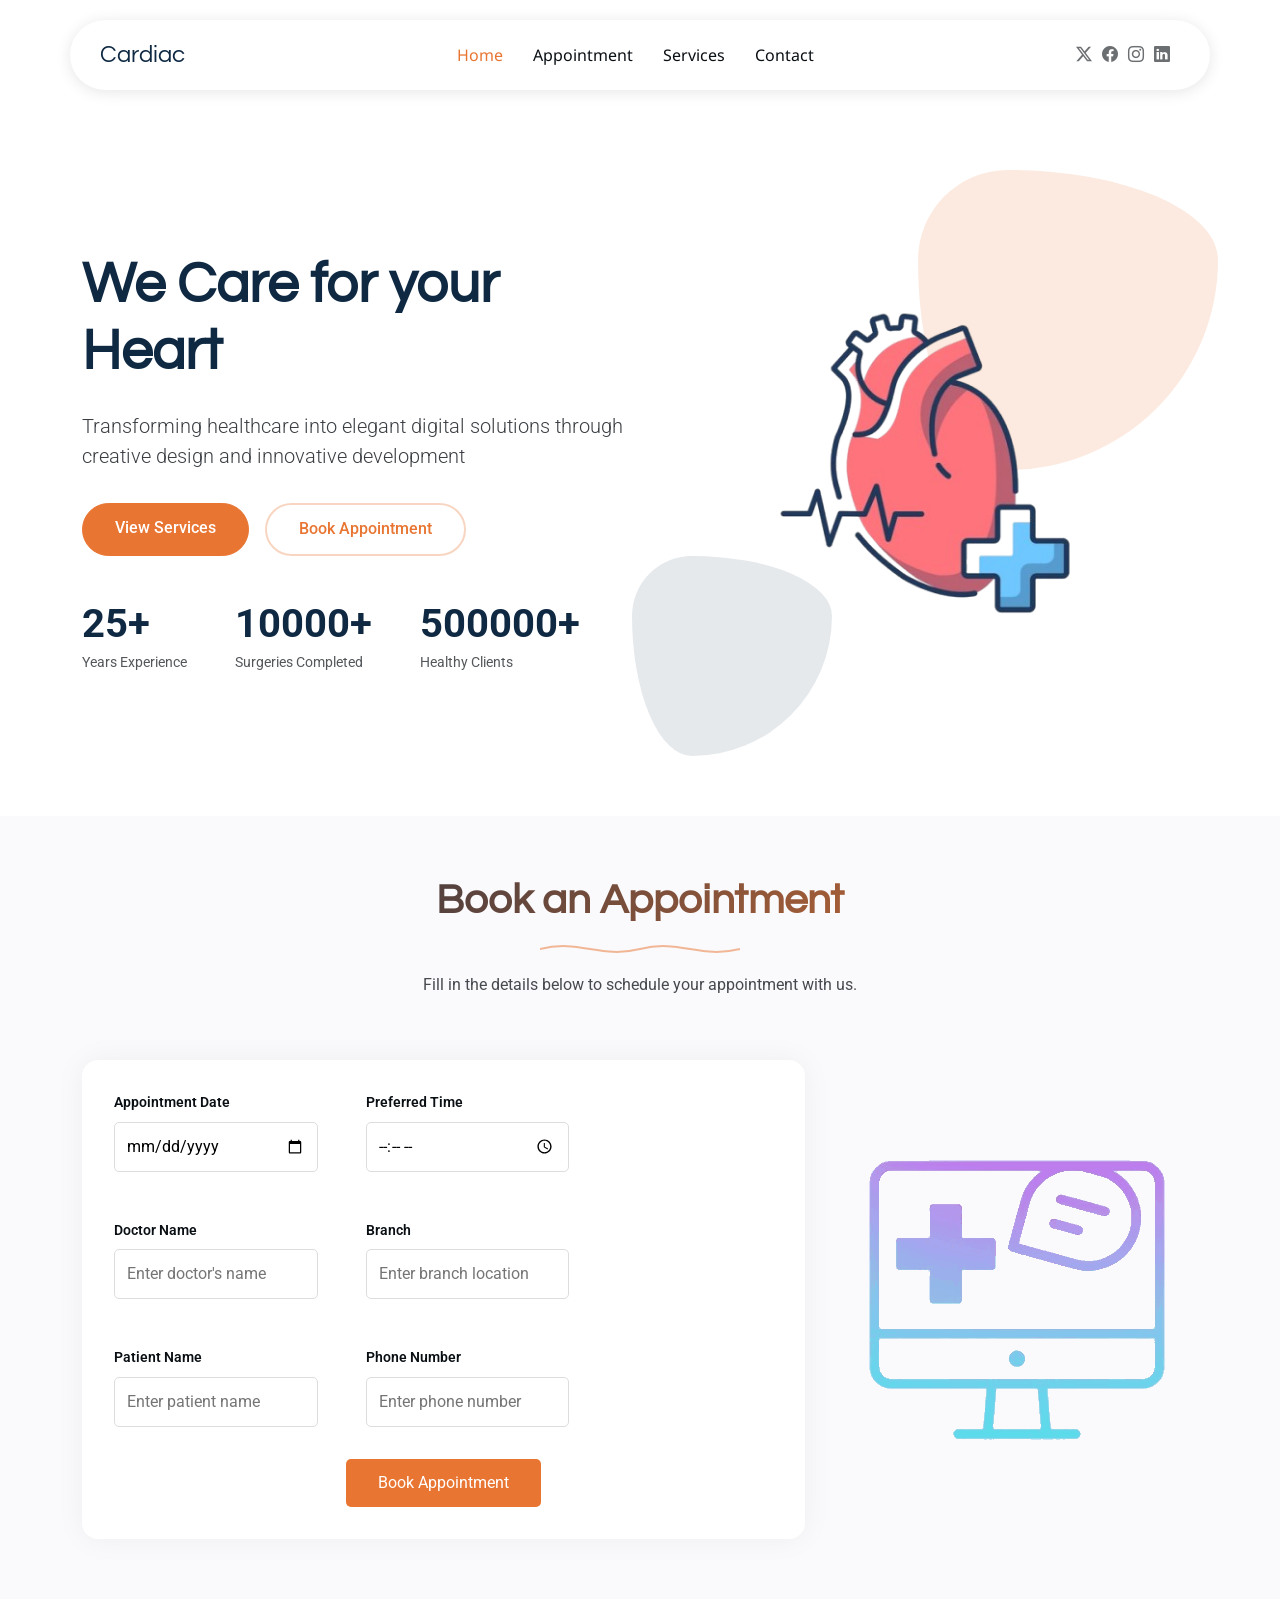
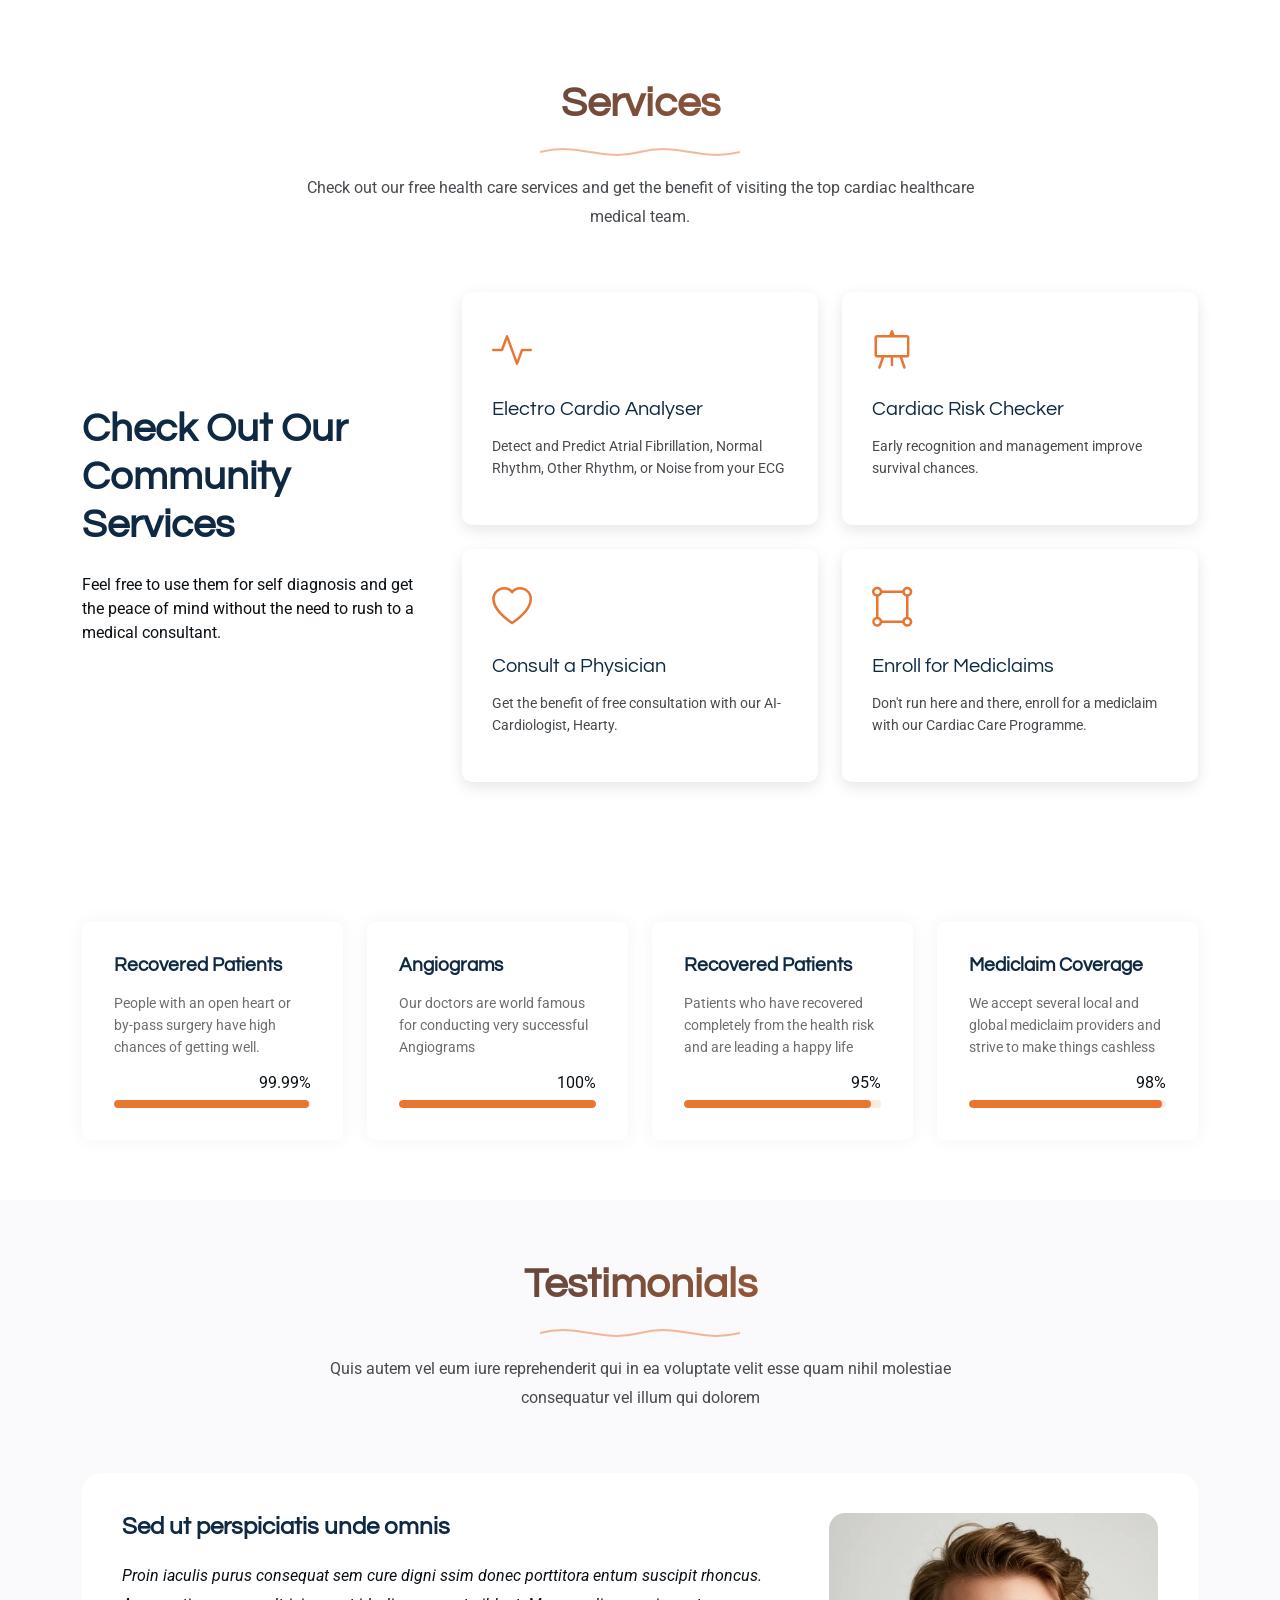
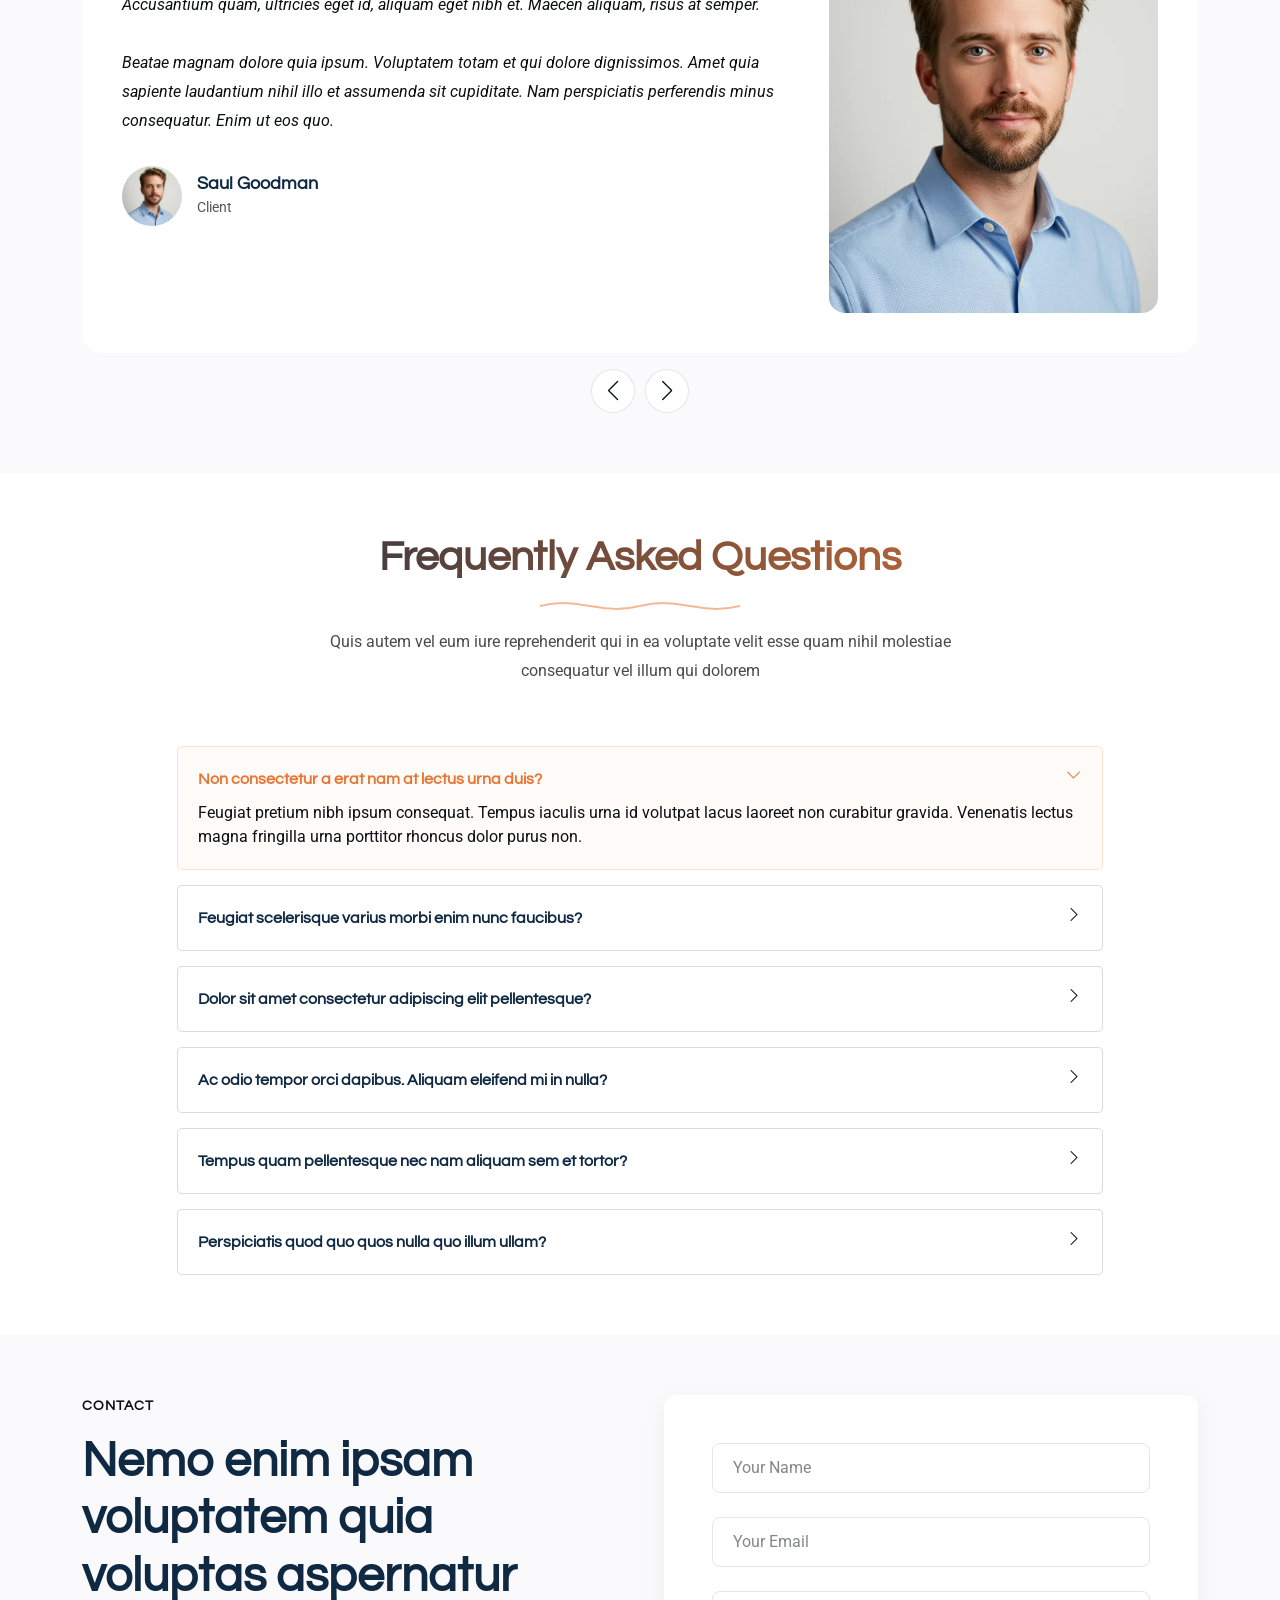
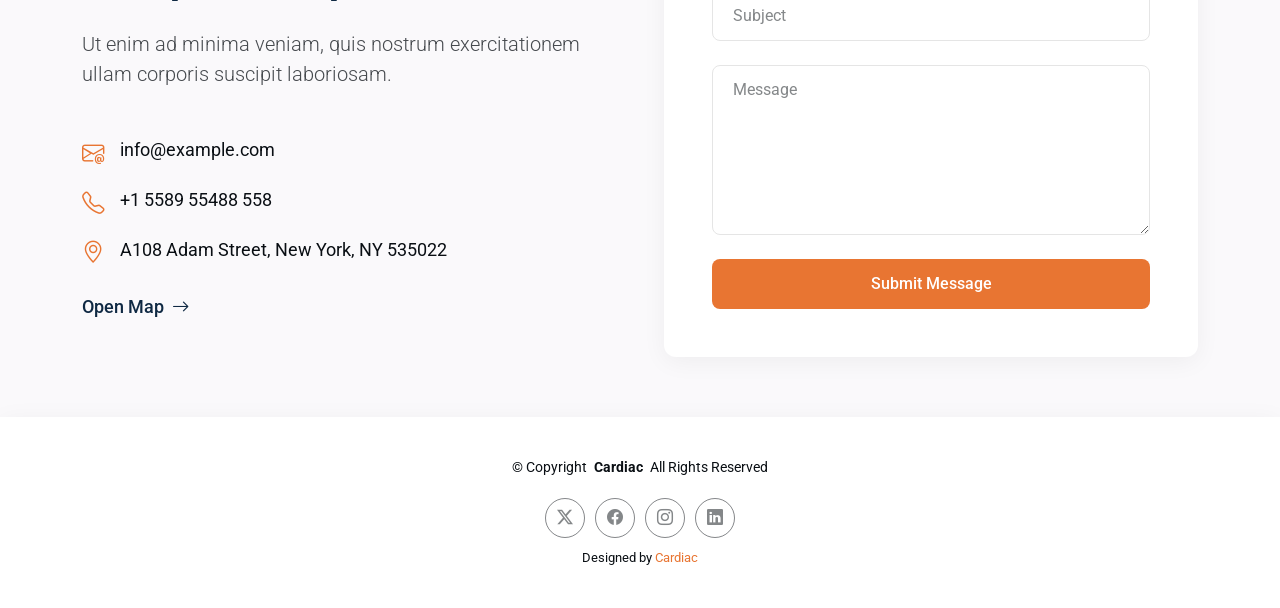
==== index.html @ 330d0349 "Add files via upload" ====
<!DOCTYPE html>
<html lang="en">

<head>
  <meta charset="utf-8">
  <meta content="width=device-width, initial-scale=1.0" name="viewport">
  <title>Cardiac</title>
  <meta name="description" content="">
  <meta name="keywords" content="">

  <!-- Favicons -->
  <link href="assets/img/favicon.png" rel="icon">
  <link href="assets/img/apple-touch-icon.png" rel="apple-touch-icon">

  <!-- Fonts -->
  <link href="https://fonts.googleapis.com" rel="preconnect">
  <link href="https://fonts.gstatic.com" rel="preconnect" crossorigin>
  <link href="https://fonts.googleapis.com/css2?family=Roboto:ital,wght@0,100;0,300;0,400;0,500;0,700;0,900;1,100;1,300;1,400;1,500;1,700;1,900&family=Noto+Sans:ital,wght@0,100;0,200;0,300;0,400;0,500;0,600;0,700;0,800;0,900;1,100;1,200;1,300;1,400;1,500;1,600;1,700;1,800;1,900&family=Questrial:wght@400&display=swap" rel="stylesheet">

  <!-- Vendor CSS Files -->
  <link href="assets/vendor/bootstrap/css/bootstrap.min.css" rel="stylesheet">
  <link href="assets/vendor/bootstrap-icons/bootstrap-icons.css" rel="stylesheet">
  <link href="assets/vendor/aos/aos.css" rel="stylesheet">
  <link href="assets/vendor/glightbox/css/glightbox.min.css" rel="stylesheet">
  <link href="assets/vendor/swiper/swiper-bundle.min.css" rel="stylesheet">

  <!-- Main CSS File -->
  <link href="assets/css/main.css" rel="stylesheet">


</head>

<body class="index-page">

  <header id="header" class="header d-flex align-items-center sticky-top">
    <div class="header-container container-fluid container-xl position-relative d-flex align-items-center justify-content-between">

      <a href="index.html" class="logo d-flex align-items-center me-auto me-xl-0">
        <!-- Uncomment the line below if you also wish to use an image logo -->
        <!-- <img src="assets/img/logo.webp" alt=""> -->
        <h1 class="sitename">Cardiac</h1>
      </a>

      <nav id="navmenu" class="navmenu">
        <ul>
          <li><a href="#hero" class="active">Home</a></li>
          <li><a href="#appointment">Appointment</a></li>
          
          <li><a href="#services">Services</a></li>
          
          <li><a href="#contact">Contact</a></li>
        </ul>
        <i class="mobile-nav-toggle d-xl-none bi bi-list"></i>
      </nav>

      <div class="header-social-links">
        <a href="#" class="twitter"><i class="bi bi-twitter-x"></i></a>
        <a href="#" class="facebook"><i class="bi bi-facebook"></i></a>
        <a href="#" class="instagram"><i class="bi bi-instagram"></i></a>
        <a href="#" class="linkedin"><i class="bi bi-linkedin"></i></a>
      </div>

    </div>
  </header>

  <main class="main">

    <!-- Hero Section -->
    <section id="hero" class="hero section">

      <div class="container" data-aos="fade-up" data-aos-delay="100">

        <div class="row align-items-center content">
          <div class="col-lg-6" data-aos="fade-up" data-aos-delay="200">
            <h2>We Care for your Heart</h2>
            <p class="lead">Transforming healthcare into elegant digital solutions through creative design and innovative development</p>
            <div class="cta-buttons" data-aos="fade-up" data-aos-delay="300">
              <a href="#services" class="btn btn-primary">View Services</a>
              <a href="#appointment" class="btn btn-outline">Book Appointment</a>
            </div>
            <div class="hero-stats" data-aos="fade-up" data-aos-delay="400">
              <div class="stat-item">
                <span class="stat-number">25+</span>
                <span class="stat-label">Years Experience</span>
              </div>
              <div class="stat-item">
                <span class="stat-number">10000+</span>
                <span class="stat-label">Surgeries Completed</span>
              </div>
              <div class="stat-item">
                <span class="stat-number">500000+</span>
                <span class="stat-label">Healthy Clients</span>
              </div>
            </div>
          </div>
          <div class="col-lg-6">
            <div class="hero-image">
              <img src="assets/img/profile/hero.jpeg" alt="Portfolio Hero Image" class="img-fluid" data-aos="zoom-out" data-aos-delay="300">
              <div class="shape-1"></div>
              <div class="shape-2"></div>
            </div>
          </div>
        </div>

      </div>

    </section><!-- /Hero Section -->

   

    <!-- Appointment Section -->
    <section id="appointment" class="appointment section light-background">
      <div class="container section-title" data-aos="fade-up">
        <h2>Book an Appointment</h2>
        <div class="title-shape">
          <svg viewBox="0 0 200 20" xmlns="http://www.w3.org/2000/svg">
            <path d="M 0,10 C 40,0 60,20 100,10 C 140,0 160,20 200,10" fill="none" stroke="currentColor" stroke-width="2"></path>
          </svg>
        </div>
        <p>Fill in the details below to schedule your appointment with us.</p>
      </div>
    
      <div class="container appointment-container" data-aos="fade-up" data-aos-delay="100">
        <div class="form-section">
          <form class="appointment-form" id="appointment-form">
            <div class="row g-4">
              <div class="col-md-4">
                <label for="appointment-date">Appointment Date</label>
                <input type="date" id="appointment-date" name="appointment_date" required>
              </div>
    
              <div class="col-md-4">
                <label for="preferred-time">Preferred Time</label>
                <input type="time" id="preferred-time" name="preferred_time" required>
              </div>
    
              <div class="col-md-4">
                <label for="doctor-name">Doctor Name</label>
                <input type="text" id="doctor-name" name="doctor_name" placeholder="Enter doctor's name" required>
              </div>
    
              <div class="col-md-4">
                <label for="branch">Branch</label>
                <input type="text" id="branch" name="branch" placeholder="Enter branch location" required>
              </div>
    
              <div class="col-md-4">
                <label for="patient-name">Patient Name</label>
                <input type="text" id="patient-name" name="patient_name" placeholder="Enter patient name" required>
              </div>
    
              <div class="col-md-4">
                <label for="phone-number">Phone Number</label>
                <input type="tel" id="phone-number" name="phone_number" placeholder="Enter phone number" required>
              </div>
            </div>
    
            <div class="form-btn">
              <button type="submit" class="btn">Book Appointment</button>
            </div>
          </form>
        </div>
    
        <div class="gif-section">
          <img id="appointment-gif" src="assets/img/default.gif" alt="Booking Animation">
        </div>
      </div>
    </section>
    
    <script>
      document.getElementById("appointment-form").addEventListener("submit", function(event) {
        event.preventDefault(); // Prevents default form submission (remove if not needed)
        
        // Basic validation check
        if (this.checkValidity()) {
          document.getElementById("appointment-gif").src = "assets/img/success.gif"; // Change GIF on successful submission
        }
    
        // Optionally, you can add an AJAX request here to submit the form without refreshing
      });
    </script>
    
    
    <!-- Services Section -->
    <section id="services" class="services section">

      <!-- Section Title -->
      <div class="container section-title" data-aos="fade-up">
        <h2>Services</h2>
        <div class="title-shape">
          <svg viewBox="0 0 200 20" xmlns="http://www.w3.org/2000/svg">
            <path d="M 0,10 C 40,0 60,20 100,10 C 140,0 160,20 200,10" fill="none" stroke="currentColor" stroke-width="2"></path>
          </svg>
        </div>
        <p>Check out our free health care services and get the benefit of visiting the top cardiac healthcare medical team.</p>
      </div><!-- End Section Title -->

      <div class="container" data-aos="fade-up" data-aos-delay="100">

        <div class="row align-items-center">
          <div class="col-lg-4 mb-5 mb-lg-0">
            <h2 class="fw-bold mb-4 servies-title">Check Out Our Community Services</h2>
            <p class="mb-4">Feel free to use them for self diagnosis and get the peace of mind without the need to rush to a medical consultant.</p>
            
          </div>
          <div class="col-lg-8">
            <div class="row g-4">

              <div class="col-md-6" data-aos="fade-up" data-aos-delay="200">
                <div class="service-item">
                  <i class="bi bi-activity icon"></i>
                  <h3><a href="https://ecg-analyzer-mv.streamlit.app/" target="_blank">Electro Cardio Analyser</a></h3>
                  <p>Detect and Predict Atrial Fibrillation, Normal Rhythm, Other Rhythm, or Noise from your ECG</p>
                </div>
              </div><!-- End Service Item -->

              <div class="col-md-6" data-aos="fade-up" data-aos-delay="300">
                <div class="service-item">
                  <i class="bi bi-easel icon"></i>
                  <h3><a href="https://cardiac-arrest-risk-detection.streamlit.app/" target="_blank">Cardiac Risk Checker</a></h3>
                  <p>Early recognition and management improve survival chances.</p>
                </div>
              </div><!-- End Service Item -->

              <div class="col-md-6" data-aos="fade-up" data-aos-delay="400">
                <div class="service-item">
                  <i class="bi bi-heart icon"></i>
                  <h3><a href="coming-soon.html">Consult a Physician</a></h3>
                  <p>Get the benefit of free consultation with our AI-Cardiologist, Hearty.</p>
                </div>
              </div><!-- End Service Item -->

              <div class="col-md-6" data-aos="fade-up" data-aos-delay="500">
                <div class="service-item">
                  <i class="bi bi-bounding-box-circles icon"></i>
                  <h3><a href="coming-soon.html">Enroll for Mediclaims</a></h3>
                  <p>Don't run here and there, enroll for a mediclaim with our Cardiac Care Programme.</p>
                </div>
              </div><!-- End Service Item -->

            </div>
          </div>
        </div>

      </div>

    </section><!-- /Services Section -->

    <!-- Skills Section -->
    <section id="skills" class="skills section">

      <div class="container" data-aos="fade-up" data-aos-delay="100">

        <div class="row g-4 skills-animation">

          <div class="col-md-6 col-lg-3" data-aos="fade-up" data-aos-delay="100">
            <div class="skill-box">
              <h3>Recovered Patients</h3>
              <p>People with an open heart or by-pass surgery have high chances of getting well.</p>
              <span class="text-end d-block">99.99%</span>
              <div class="progress">
                <div class="progress-bar" role="progressbar" aria-valuenow="99" aria-valuemin="0" aria-valuemax="100"></div>
              </div>
            </div>
          </div>

          <div class="col-md-6 col-lg-3" data-aos="fade-up" data-aos-delay="200">
            <div class="skill-box">
              <h3>Angiograms</h3>
              <p>Our doctors are world famous for conducting very successful Angiograms</p>
              <span class="text-end d-block">100%</span>
              <div class="progress">
                <div class="progress-bar" role="progressbar" aria-valuenow="100" aria-valuemin="0" aria-valuemax="100"></div>
              </div>
            </div>
          </div>

          <div class="col-md-6 col-lg-3" data-aos="fade-up" data-aos-delay="300">
            <div class="skill-box">
              <h3>Recovered Patients</h3>
              <p>Patients who have recovered completely from the health risk and are leading a happy life</p>
              <span class="text-end d-block">95%</span>
              <div class="progress">
                <div class="progress-bar" role="progressbar" aria-valuenow="95" aria-valuemin="0" aria-valuemax="100"></div>
              </div>
            </div>
          </div>

          <div class="col-md-6 col-lg-3" data-aos="fade-up" data-aos-delay="400">
            <div class="skill-box">
              <h3>Mediclaim Coverage</h3>
              <p>We accept several local and global mediclaim providers and strive to make things cashless</p>
              <span class="text-end d-block">98%</span>
              <div class="progress">
                <div class="progress-bar" role="progressbar" aria-valuenow="98" aria-valuemin="0" aria-valuemax="100">
                </div>
              </div>
            </div>
          </div>

        </div>

      </div>

    </section><!-- /Skills Section -->


   

    <!-- Testimonials Section -->
    <section id="testimonials" class="testimonials section light-background">

      <!-- Section Title -->
      <div class="container section-title" data-aos="fade-up">
        <h2>Testimonials</h2>
        <div class="title-shape">
          <svg viewBox="0 0 200 20" xmlns="http://www.w3.org/2000/svg">
            <path d="M 0,10 C 40,0 60,20 100,10 C 140,0 160,20 200,10" fill="none" stroke="currentColor" stroke-width="2"></path>
          </svg>
        </div>
        <p>Quis autem vel eum iure reprehenderit qui in ea voluptate velit esse quam nihil molestiae consequatur vel illum qui dolorem</p>
      </div><!-- End Section Title -->

      <div class="container" data-aos="fade-up" data-aos-delay="100">

        <div class="testimonials-slider swiper init-swiper">
          <script type="application/json" class="swiper-config">
            {
              "slidesPerView": 1,
              "loop": true,
              "speed": 600,
              "autoplay": {
                "delay": 5000
              },
              "navigation": {
                "nextEl": ".swiper-button-next",
                "prevEl": ".swiper-button-prev"
              }
            }
          </script>

          <div class="swiper-wrapper">

            <div class="swiper-slide">
              <div class="testimonial-item">
                <div class="row">
                  <div class="col-lg-8">
                    <h2>Sed ut perspiciatis unde omnis</h2>
                    <p>
                      Proin iaculis purus consequat sem cure digni ssim donec porttitora entum suscipit rhoncus. Accusantium quam, ultricies eget id, aliquam eget nibh et. Maecen aliquam, risus at semper.
                    </p>
                    <p>
                      Beatae magnam dolore quia ipsum. Voluptatem totam et qui dolore dignissimos. Amet quia sapiente laudantium nihil illo et assumenda sit cupiditate. Nam perspiciatis perferendis minus consequatur. Enim ut eos quo.
                    </p>
                    <div class="profile d-flex align-items-center">
                      <img src="assets/img/person/person-m-7.webp" class="profile-img" alt="">
                      <div class="profile-info">
                        <h3>Saul Goodman</h3>
                        <span>Client</span>
                      </div>
                    </div>
                  </div>
                  <div class="col-lg-4 d-none d-lg-block">
                    <div class="featured-img-wrapper">
                      <img src="assets/img/person/person-m-7.webp" class="featured-img" alt="">
                    </div>
                  </div>
                </div>
              </div>
            </div><!-- End Testimonial Item -->

            <div class="swiper-slide">
              <div class="testimonial-item">
                <div class="row">
                  <div class="col-lg-8">
                    <h2>Nemo enim ipsam voluptatem</h2>
                    <p>
                      Export tempor illum tamen malis malis eram quae irure esse labore quem cillum quid cillum eram malis quorum velit fore eram velit sunt aliqua noster fugiat irure amet legam anim culpa.
                    </p>
                    <p>
                      Dolorem excepturi esse qui amet maxime quibusdam aut repellendus voluptatum. Corrupti enim a repellat cumque est laborum fuga consequuntur. Dolorem nostrum deleniti quas voluptatem iure dolorum rerum. Repudiandae doloribus ut repellat harum vero aut. Modi aut velit aperiam aspernatur odit ut vitae.
                    </p>
                    <div class="profile d-flex align-items-center">
                      <img src="assets/img/person/person-f-8.webp" class="profile-img" alt="">
                      <div class="profile-info">
                        <h3>Sara Wilsson</h3>
                        <span>Designer</span>
                      </div>
                    </div>
                  </div>
                  <div class="col-lg-4 d-none d-lg-block">
                    <div class="featured-img-wrapper">
                      <img src="assets/img/person/person-f-8.webp" class="featured-img" alt="">
                    </div>
                  </div>
                </div>
              </div>
            </div><!-- End Testimonial Item -->

            <div class="swiper-slide">
              <div class="testimonial-item">
                <div class="row">
                  <div class="col-lg-8">
                    <h2>
                      Labore nostrum eos impedit
                    </h2>
                    <p>
                      Fugiat enim eram quae cillum dolore dolor amet nulla culpa multos export minim fugiat minim velit minim dolor enim duis veniam ipsum anim magna sunt elit fore quem dolore labore illum veniam.
                    </p>
                    <p>
                      Itaque ut explicabo vero occaecati est quam rerum sed. Numquam tempora aut aut quaerat quia illum. Nobis quia autem odit ipsam numquam. Doloribus sit sint corporis eius totam fuga. Hic nostrum suscipit corrupti nam expedita adipisci aut optio.
                    </p>
                    <div class="profile d-flex align-items-center">
                      <img src="assets/img/person/person-m-9.webp" class="profile-img" alt="">
                      <div class="profile-info">
                        <h3>Matt Brandon</h3>
                        <span>Freelancer</span>
                      </div>
                    </div>
                  </div>
                  <div class="col-lg-4 d-none d-lg-block">
                    <div class="featured-img-wrapper">
                      <img src="assets/img/person/person-m-9.webp" class="featured-img" alt="">
                    </div>
                  </div>
                </div>
              </div>
            </div><!-- End Testimonial Item -->

            <div class="swiper-slide">
              <div class="testimonial-item">
                <div class="row">
                  <div class="col-lg-8">
                    <h2>Impedit dolor facilis nulla</h2>
                    <p>
                      Enim nisi quem export duis labore cillum quae magna enim sint quorum nulla quem veniam duis minim tempor labore quem eram duis noster aute amet eram fore quis sint minim.
                    </p>
                    <p>
                      Omnis aspernatur accusantium qui delectus praesentium repellendus. Facilis sint odio aspernatur voluptas commodi qui qui qui pariatur. Corrupti deleniti itaque quaerat ipsum deleniti culpa tempora tempore. Et consequatur exercitationem hic aspernatur nobis est voluptatibus architecto laborum.
                    </p>
                    <div class="profile d-flex align-items-center">
                      <img src="assets/img/person/person-f-10.webp" class="profile-img" alt="">
                      <div class="profile-info">
                        <h3>Jena Karlis</h3>
                        <span>Store Owner</span>
                      </div>
                    </div>
                  </div>
                  <div class="col-lg-4 d-none d-lg-block">
                    <div class="featured-img-wrapper">
                      <img src="assets/img/person/person-f-10.webp" class="featured-img" alt="">
                    </div>
                  </div>
                </div>
              </div>
            </div><!-- End Testimonial Item -->

          </div>

          <div class="swiper-navigation w-100 d-flex align-items-center justify-content-center">
            <div class="swiper-button-prev"></div>
            <div class="swiper-button-next"></div>
          </div>

        </div>

      </div>

    </section><!-- /Testimonials Section -->

    

    <!-- Faq Section -->
    <section id="faq" class="faq section">

      <!-- Section Title -->
      <div class="container section-title" data-aos="fade-up">
        <h2>Frequently Asked Questions</h2>
        <div class="title-shape">
          <svg viewBox="0 0 200 20" xmlns="http://www.w3.org/2000/svg">
            <path d="M 0,10 C 40,0 60,20 100,10 C 140,0 160,20 200,10" fill="none" stroke="currentColor" stroke-width="2"></path>
          </svg>
        </div>
        <p>Quis autem vel eum iure reprehenderit qui in ea voluptate velit esse quam nihil molestiae consequatur vel illum qui dolorem</p>
      </div><!-- End Section Title -->

      <div class="container">

        <div class="row justify-content-center">

          <div class="col-lg-10" data-aos="fade-up" data-aos-delay="100">

            <div class="faq-container">

              <div class="faq-item faq-active">
                <h3>Non consectetur a erat nam at lectus urna duis?</h3>
                <div class="faq-content">
                  <p>Feugiat pretium nibh ipsum consequat. Tempus iaculis urna id volutpat lacus laoreet non curabitur gravida. Venenatis lectus magna fringilla urna porttitor rhoncus dolor purus non.</p>
                </div>
                <i class="faq-toggle bi bi-chevron-right"></i>
              </div><!-- End Faq item-->

              <div class="faq-item">
                <h3>Feugiat scelerisque varius morbi enim nunc faucibus?</h3>
                <div class="faq-content">
                  <p>Dolor sit amet consectetur adipiscing elit pellentesque habitant morbi. Id interdum velit laoreet id donec ultrices. Fringilla phasellus faucibus scelerisque eleifend donec pretium. Est pellentesque elit ullamcorper dignissim. Mauris ultrices eros in cursus turpis massa tincidunt dui.</p>
                </div>
                <i class="faq-toggle bi bi-chevron-right"></i>
              </div><!-- End Faq item-->

              <div class="faq-item">
                <h3>Dolor sit amet consectetur adipiscing elit pellentesque?</h3>
                <div class="faq-content">
                  <p>Eleifend mi in nulla posuere sollicitudin aliquam ultrices sagittis orci. Faucibus pulvinar elementum integer enim. Sem nulla pharetra diam sit amet nisl suscipit. Rutrum tellus pellentesque eu tincidunt. Lectus urna duis convallis convallis tellus. Urna molestie at elementum eu facilisis sed odio morbi quis</p>
                </div>
                <i class="faq-toggle bi bi-chevron-right"></i>
              </div><!-- End Faq item-->

              <div class="faq-item">
                <h3>Ac odio tempor orci dapibus. Aliquam eleifend mi in nulla?</h3>
                <div class="faq-content">
                  <p>Dolor sit amet consectetur adipiscing elit pellentesque habitant morbi. Id interdum velit laoreet id donec ultrices. Fringilla phasellus faucibus scelerisque eleifend donec pretium. Est pellentesque elit ullamcorper dignissim. Mauris ultrices eros in cursus turpis massa tincidunt dui.</p>
                </div>
                <i class="faq-toggle bi bi-chevron-right"></i>
              </div><!-- End Faq item-->

              <div class="faq-item">
                <h3>Tempus quam pellentesque nec nam aliquam sem et tortor?</h3>
                <div class="faq-content">
                  <p>Molestie a iaculis at erat pellentesque adipiscing commodo. Dignissim suspendisse in est ante in. Nunc vel risus commodo viverra maecenas accumsan. Sit amet nisl suscipit adipiscing bibendum est. Purus gravida quis blandit turpis cursus in</p>
                </div>
                <i class="faq-toggle bi bi-chevron-right"></i>
              </div><!-- End Faq item-->

              <div class="faq-item">
                <h3>Perspiciatis quod quo quos nulla quo illum ullam?</h3>
                <div class="faq-content">
                  <p>Enim ea facilis quaerat voluptas quidem et dolorem. Quis et consequatur non sed in suscipit sequi. Distinctio ipsam dolore et.</p>
                </div>
                <i class="faq-toggle bi bi-chevron-right"></i>
              </div><!-- End Faq item-->

            </div>

          </div><!-- End Faq Column-->

        </div>

      </div>

    </section><!-- /Faq Section -->

    <!-- Contact Section -->
    <section id="contact" class="contact section light-background">

      <div class="container" data-aos="fade-up" data-aos-delay="100">

        <div class="row g-5">
          <div class="col-lg-6">
            <div class="content" data-aos="fade-up" data-aos-delay="200">
              <div class="section-category mb-3">Contact</div>
              <h2 class="display-5 mb-4">Nemo enim ipsam voluptatem quia voluptas aspernatur</h2>
              <p class="lead mb-4">Ut enim ad minima veniam, quis nostrum exercitationem ullam corporis suscipit laboriosam.</p>

              <div class="contact-info mt-5">
                <div class="info-item d-flex mb-3">
                  <i class="bi bi-envelope-at me-3"></i>
                  <span>info@example.com</span>
                </div>

                <div class="info-item d-flex mb-3">
                  <i class="bi bi-telephone me-3"></i>
                  <span>+1 5589 55488 558</span>
                </div>

                <div class="info-item d-flex mb-4">
                  <i class="bi bi-geo-alt me-3"></i>
                  <span>A108 Adam Street, New York, NY 535022</span>
                </div>

                <a href="#" class="map-link d-inline-flex align-items-center">
                  Open Map
                  <i class="bi bi-arrow-right ms-2"></i>
                </a>
              </div>
            </div>
          </div>

          <div class="col-lg-6">
            <div class="contact-form card" data-aos="fade-up" data-aos-delay="300">
              <div class="card-body p-4 p-lg-5">

                <form action="forms/contact.php" method="post" class="php-email-form">
                  <div class="row gy-4">

                    <div class="col-12">
                      <input type="text" name="name" class="form-control" placeholder="Your Name" required="">
                    </div>

                    <div class="col-12 ">
                      <input type="email" class="form-control" name="email" placeholder="Your Email" required="">
                    </div>

                    <div class="col-12">
                      <input type="text" class="form-control" name="subject" placeholder="Subject" required="">
                    </div>

                    <div class="col-12">
                      <textarea class="form-control" name="message" rows="6" placeholder="Message" required=""></textarea>
                    </div>

                    <div class="col-12 text-center">
                      <div class="loading">Loading</div>
                      <div class="error-message"></div>
                      <div class="sent-message">Your message has been sent. Thank you!</div>

                      <button type="submit" class="btn btn-submit w-100">Submit Message</button>
                    </div>

                  </div>
                </form>

              </div>
            </div>
          </div>

        </div>

      </div>

    </section><!-- /Contact Section -->

  </main>

  <footer id="footer" class="footer">

    <div class="container">
      <div class="copyright text-center ">
        <p>© <span>Copyright</span> <strong class="px-1 sitename">Cardiac</strong> <span>All Rights Reserved</span></p>
      </div>
      <div class="social-links d-flex justify-content-center">
        <a href=""><i class="bi bi-twitter-x"></i></a>
        <a href=""><i class="bi bi-facebook"></i></a>
        <a href=""><i class="bi bi-instagram"></i></a>
        <a href=""><i class="bi bi-linkedin"></i></a>
      </div>
      <div class="credits">
       
        Designed by <a href="https://cardiac-mv.netlify.app/">Cardiac</a>
      </div>
    </div>

  </footer>

  <!-- Scroll Top -->
  <a href="#" id="scroll-top" class="scroll-top d-flex align-items-center justify-content-center"><i class="bi bi-arrow-up-short"></i></a>

  <!-- Vendor JS Files -->
  <script src="assets/vendor/bootstrap/js/bootstrap.bundle.min.js"></script>
  <script src="assets/vendor/php-email-form/validate.js"></script>
  <script src="assets/vendor/aos/aos.js"></script>
  <script src="assets/vendor/waypoints/noframework.waypoints.js"></script>
  <script src="assets/vendor/glightbox/js/glightbox.min.js"></script>
  <script src="assets/vendor/imagesloaded/imagesloaded.pkgd.min.js"></script>
  <script src="assets/vendor/isotope-layout/isotope.pkgd.min.js"></script>
  <script src="assets/vendor/swiper/swiper-bundle.min.js"></script>

  <!-- Main JS File -->
  <script src="assets/js/main.js"></script>

</body>

</html>
---- assets/css/main.css ----
/* Fonts */
:root {
  --default-font: "Roboto",  system-ui, -apple-system, "Segoe UI", Roboto, "Helvetica Neue", Arial, "Noto Sans", "Liberation Sans", sans-serif, "Apple Color Emoji", "Segoe UI Emoji", "Segoe UI Symbol", "Noto Color Emoji";
  --heading-font: "Questrial",  sans-serif;
  --nav-font: "Noto Sans",  sans-serif;
}

/* Global Colors - The following color variables are used throughout the website. Updating them here will change the color scheme of the entire website */
:root { 
  --background-color: #ffffff; /* Background color for the entire website, including individual sections */
  --default-color: #0a0f14; /* Default color used for the majority of the text content across the entire website */
  --heading-color: #0f2943; /* Color for headings, subheadings and title throughout the website */
  --accent-color: #e87532; /* Accent color that represents your brand on the website. It's used for buttons, links, and other elements that need to stand out */
  --surface-color: #ffffff; /* The surface color is used as a background of boxed elements within sections, such as cards, icon boxes, or other elements that require a visual separation from the global background. */
  --contrast-color: #ffffff; /* Contrast color for text, ensuring readability against backgrounds of accent, heading, or default colors. */
}

/* Nav Menu Colors - The following color variables are used specifically for the navigation menu. They are separate from the global colors to allow for more customization options */
:root {
  --nav-color: #0a0f14;  /* The default color of the main navmenu links */
  --nav-hover-color: #e87532; /* Applied to main navmenu links when they are hovered over or active */
  --nav-mobile-background-color: #ffffff; /* Used as the background color for mobile navigation menu */
  --nav-dropdown-background-color: #ffffff; /* Used as the background color for dropdown items that appear when hovering over primary navigation items */
  --nav-dropdown-color: #0a0f14; /* Used for navigation links of the dropdown items in the navigation menu. */
  --nav-dropdown-hover-color: #e87532; /* Similar to --nav-hover-color, this color is applied to dropdown navigation links when they are hovered over. */
}

/* Color Presets - These classes override global colors when applied to any section or element, providing reuse of the sam color scheme. */

.light-background {
  --background-color: #faf9fb;
  --surface-color: #ffffff;
}

.dark-background {
  --background-color: #060606;
  --default-color: #ffffff;
  --heading-color: #ffffff;
  --surface-color: #252525;
  --contrast-color: #ffffff;
}

/* Smooth scroll */
:root {
  scroll-behavior: smooth;
}

/*--------------------------------------------------------------
# General Styling & Shared Classes
--------------------------------------------------------------*/
body {
  color: var(--default-color);
  background-color: var(--background-color);
  font-family: var(--default-font);
}

a {
  color: var(--accent-color);
  text-decoration: none;
  transition: 0.3s;
}

a:hover {
  color: color-mix(in srgb, var(--accent-color), transparent 25%);
  text-decoration: none;
}

h1,
h2,
h3,
h4,
h5,
h6 {
  color: var(--heading-color);
  font-family: var(--heading-font);
}

/* PHP Email Form Messages
------------------------------*/
.php-email-form .error-message {
  display: none;
  background: #df1529;
  color: #ffffff;
  text-align: left;
  padding: 15px;
  margin-bottom: 24px;
  font-weight: 600;
}

.php-email-form .sent-message {
  display: none;
  color: #ffffff;
  background: #059652;
  text-align: center;
  padding: 15px;
  margin-bottom: 24px;
  font-weight: 600;
}

.php-email-form .loading {
  display: none;
  background: var(--surface-color);
  text-align: center;
  padding: 15px;
  margin-bottom: 24px;
}

.php-email-form .loading:before {
  content: "";
  display: inline-block;
  border-radius: 50%;
  width: 24px;
  height: 24px;
  margin: 0 10px -6px 0;
  border: 3px solid var(--accent-color);
  border-top-color: var(--surface-color);
  animation: php-email-form-loading 1s linear infinite;
}

@keyframes php-email-form-loading {
  0% {
    transform: rotate(0deg);
  }

  100% {
    transform: rotate(360deg);
  }
}

/*--------------------------------------------------------------
# Global Header
--------------------------------------------------------------*/
.header {
  color: var(--default-color);
  background-color: var(--background-color);
  padding: 20px 0;
  transition: all 0.5s;
  z-index: 997;
}

.header .header-container {
  background: var(--surface-color);
  border-radius: 50px;
  padding: 5px 25px;
  box-shadow: 0px 2px 15px rgba(0, 0, 0, 0.1);
}

.header .logo {
  line-height: 1;
}

.header .logo img {
  max-height: 36px;
  margin-right: 8px;
}

.header .logo h1 {
  font-size: 24px;
  margin: 0;
  padding-left: 5px;
  font-weight: 500;
  color: var(--heading-color);
}

.header .header-social-links {
  padding-right: 15px;
}

.header .header-social-links a {
  color: color-mix(in srgb, var(--default-color), transparent 40%);
  padding-left: 6px;
  display: inline-block;
  transition: 0.3s;
  font-size: 16px;
}

.header .header-social-links a:hover {
  color: var(--accent-color);
}

.header .header-social-links a i {
  line-height: 0px;
}

@media (max-width: 1200px) {
  .header {
    padding-top: 10px;
  }

  .header .header-container {
    margin-left: 10px;
    margin-right: 10px;
    padding: 10px 5px 10px 15px;
  }

  .header .logo {
    order: 1;
  }

  .header .header-social-links {
    order: 2;
  }

  .header .navmenu {
    order: 3;
  }
}

/*--------------------------------------------------------------
# Navigation Menu
--------------------------------------------------------------*/
/* Navmenu - Desktop */
@media (min-width: 1200px) {
  .navmenu {
    padding: 0;
  }

  .navmenu ul {
    margin: 0;
    padding: 0;
    display: flex;
    list-style: none;
    align-items: center;
  }

  .navmenu li {
    position: relative;
  }

  .navmenu a,
  .navmenu a:focus {
    color: var(--nav-color);
    padding: 18px 15px;
    font-size: 16px;
    font-family: var(--nav-font);
    font-weight: 400;
    display: flex;
    align-items: center;
    justify-content: space-between;
    white-space: nowrap;
    transition: 0.3s;
  }

  .navmenu a i,
  .navmenu a:focus i {
    font-size: 12px;
    line-height: 0;
    margin-left: 5px;
    transition: 0.3s;
  }

  .navmenu li:last-child a {
    padding-right: 0;
  }

  .navmenu li:hover>a,
  .navmenu .active,
  .navmenu .active:focus {
    color: var(--nav-hover-color);
  }

  .navmenu .dropdown ul {
    margin: 0;
    padding: 10px 0;
    background: var(--nav-dropdown-background-color);
    display: block;
    position: absolute;
    visibility: hidden;
    left: 14px;
    top: 130%;
    opacity: 0;
    transition: 0.3s;
    border-radius: 4px;
    z-index: 99;
    box-shadow: 0px 0px 30px rgba(0, 0, 0, 0.1);
  }

  .navmenu .dropdown ul li {
    min-width: 200px;
  }

  .navmenu .dropdown ul a {
    padding: 10px 20px;
    font-size: 15px;
    text-transform: none;
    color: var(--nav-dropdown-color);
  }

  .navmenu .dropdown ul a i {
    font-size: 12px;
  }

  .navmenu .dropdown ul a:hover,
  .navmenu .dropdown ul .active:hover,
  .navmenu .dropdown ul li:hover>a {
    color: var(--nav-dropdown-hover-color);
  }

  .navmenu .dropdown:hover>ul {
    opacity: 1;
    top: 100%;
    visibility: visible;
  }

  .navmenu .dropdown .dropdown ul {
    top: 0;
    left: -90%;
    visibility: hidden;
  }

  .navmenu .dropdown .dropdown:hover>ul {
    opacity: 1;
    top: 0;
    left: -100%;
    visibility: visible;
  }
}

/* Navmenu - Mobile */
@media (max-width: 1199px) {
  .mobile-nav-toggle {
    color: var(--nav-color);
    font-size: 28px;
    line-height: 0;
    margin-right: 10px;
    cursor: pointer;
    transition: color 0.3s;
  }

  .navmenu {
    padding: 0;
    z-index: 9997;
  }

  .navmenu ul {
    display: none;
    list-style: none;
    position: absolute;
    inset: 60px 20px 20px 20px;
    padding: 10px 0;
    margin: 0;
    border-radius: 6px;
    background-color: var(--nav-mobile-background-color);
    overflow-y: auto;
    transition: 0.3s;
    z-index: 9998;
    box-shadow: 0px 0px 30px rgba(0, 0, 0, 0.1);
  }

  .navmenu a,
  .navmenu a:focus {
    color: var(--nav-dropdown-color);
    padding: 10px 20px;
    font-family: var(--nav-font);
    font-size: 17px;
    font-weight: 500;
    display: flex;
    align-items: center;
    justify-content: space-between;
    white-space: nowrap;
    transition: 0.3s;
  }

  .navmenu a i,
  .navmenu a:focus i {
    font-size: 12px;
    line-height: 0;
    margin-left: 5px;
    width: 30px;
    height: 30px;
    display: flex;
    align-items: center;
    justify-content: center;
    border-radius: 50%;
    transition: 0.3s;
    background-color: color-mix(in srgb, var(--accent-color), transparent 90%);
  }

  .navmenu a i:hover,
  .navmenu a:focus i:hover {
    background-color: var(--accent-color);
    color: var(--contrast-color);
  }

  .navmenu a:hover,
  .navmenu .active,
  .navmenu .active:focus {
    color: var(--nav-dropdown-hover-color);
  }

  .navmenu .active i,
  .navmenu .active:focus i {
    background-color: var(--accent-color);
    color: var(--contrast-color);
    transform: rotate(180deg);
  }

  .navmenu .dropdown ul {
    position: static;
    display: none;
    z-index: 99;
    padding: 10px 0;
    margin: 10px 20px;
    background-color: var(--nav-dropdown-background-color);
    border: 1px solid color-mix(in srgb, var(--default-color), transparent 90%);
    box-shadow: none;
    transition: all 0.5s ease-in-out;
  }

  .navmenu .dropdown ul ul {
    background-color: rgba(33, 37, 41, 0.1);
  }

  .navmenu .dropdown>.dropdown-active {
    display: block;
    background-color: rgba(33, 37, 41, 0.03);
  }

  .mobile-nav-active {
    overflow: hidden;
  }

  .mobile-nav-active .mobile-nav-toggle {
    color: #fff;
    position: absolute;
    font-size: 32px;
    top: 15px;
    right: 15px;
    margin-right: 0;
    z-index: 9999;
  }

  .mobile-nav-active .navmenu {
    position: fixed;
    overflow: hidden;
    inset: 0;
    background: rgba(33, 37, 41, 0.8);
    transition: 0.3s;
  }

  .mobile-nav-active .navmenu>ul {
    display: block;
  }
}

/*--------------------------------------------------------------
# Global Footer
--------------------------------------------------------------*/
.footer {
  color: var(--default-color);
  background-color: var(--background-color);
  font-size: 14px;
  padding: 40px 0;
  position: relative;
  box-shadow: 0 5px 25px rgba(0, 0, 0, 0.05);
}

.footer .copyright p {
  margin-bottom: 0;
}

.footer .social-links {
  margin-top: 20px;
}

.footer .social-links a {
  display: flex;
  align-items: center;
  justify-content: center;
  width: 40px;
  height: 40px;
  border-radius: 50%;
  border: 1px solid color-mix(in srgb, var(--default-color), transparent 50%);
  font-size: 16px;
  color: color-mix(in srgb, var(--default-color), transparent 50%);
  margin: 0 5px;
  transition: 0.3s;
}

.footer .social-links a:hover {
  color: var(--accent-color);
  border-color: var(--accent-color);
}

.footer .credits {
  margin-top: 10px;
  font-size: 13px;
  text-align: center;
}

/*--------------------------------------------------------------
# Scroll Top Button
--------------------------------------------------------------*/
.scroll-top {
  position: fixed;
  visibility: hidden;
  opacity: 0;
  right: 15px;
  bottom: -15px;
  z-index: 99999;
  background-color: var(--accent-color);
  width: 44px;
  height: 44px;
  border-radius: 50px;
  transition: all 0.4s;
}

.scroll-top i {
  font-size: 24px;
  color: var(--contrast-color);
  line-height: 0;
}

.scroll-top:hover {
  background-color: color-mix(in srgb, var(--accent-color), transparent 20%);
  color: var(--contrast-color);
}

.scroll-top.active {
  visibility: visible;
  opacity: 1;
  bottom: 15px;
}

/*--------------------------------------------------------------
# Disable aos animation delay on mobile devices
--------------------------------------------------------------*/
@media screen and (max-width: 768px) {
  [data-aos-delay] {
    transition-delay: 0 !important;
  }
}

/*--------------------------------------------------------------
# Global Page Titles & Breadcrumbs
--------------------------------------------------------------*/
.page-title {
  text-align: center;
  padding: 20px 0;
}

.page-title .breadcrumbs {
  margin-bottom: 1.5rem;
}

.page-title .breadcrumbs .breadcrumb {
  justify-content: center;
  margin: 0;
  padding: 0;
  background: none;
}

.page-title .breadcrumbs .breadcrumb .breadcrumb-item {
  font-size: 0.9rem;
  color: color-mix(in srgb, var(--default-color), transparent 30%);
}

.page-title .breadcrumbs .breadcrumb .breadcrumb-item.active {
  color: var(--accent-color);
}

.page-title .breadcrumbs .breadcrumb .breadcrumb-item a {
  color: inherit;
  text-decoration: none;
  transition: color 0.3s ease;
}

.page-title .breadcrumbs .breadcrumb .breadcrumb-item a:hover {
  color: var(--accent-color);
}

.page-title .breadcrumbs .breadcrumb .breadcrumb-item a i {
  font-size: 0.9rem;
  margin-right: 0.2rem;
}

.page-title .breadcrumbs .breadcrumb .breadcrumb-item+.breadcrumb-item::before {
  color: color-mix(in srgb, var(--default-color), transparent 50%);
}

.page-title .title-wrapper {
  max-width: 800px;
  margin: 0 auto;
  padding: 1rem 0;
}

.page-title .title-wrapper h1 {
  font-size: 2.5rem;
  margin-bottom: 1rem;
  font-weight: 700;
  color: var(--heading-color);
}

.page-title .title-wrapper p {
  font-size: 1.1rem;
  color: color-mix(in srgb, var(--default-color), transparent 20%);
  margin: 0;
  line-height: 1.6;
}

@media (max-width: 768px) {
  .page-title .title-wrapper h1 {
    font-size: 2rem;
  }

  .page-title .title-wrapper p {
    font-size: 1rem;
  }
}

@media (max-width: 576px) {
  .page-title .title-wrapper h1 {
    font-size: 1.75rem;
  }
}

/*--------------------------------------------------------------
# Global Sections
--------------------------------------------------------------*/
section,
.section {
  color: var(--default-color);
  background-color: var(--background-color);
  padding: 60px 0;
  scroll-margin-top: 90px;
  overflow: clip;
}

@media (max-width: 1199px) {

  section,
  .section {
    scroll-margin-top: 66px;
  }
}

/*--------------------------------------------------------------
# Global Section Titles
--------------------------------------------------------------*/
.section-title {
  text-align: center;
  padding-bottom: 60px;
  position: relative;
}

.section-title h2 {
  font-size: 42px;
  font-weight: 700;
  margin-bottom: 10px;
  background: linear-gradient(120deg, var(--heading-color), var(--accent-color));
  -webkit-background-clip: text;
  -webkit-text-fill-color: transparent;
  background-clip: text;
  position: relative;
}

.section-title .title-shape {
  width: 200px;
  height: 20px;
  margin: 0 auto;
  color: var(--accent-color);
  opacity: 0.5;
}

.section-title .title-shape svg {
  width: 100%;
  height: 100%;
}

.section-title p {
  margin: 15px auto 0;
  font-size: 16px;
  max-width: 700px;
  color: color-mix(in srgb, var(--default-color), transparent 25%);
  line-height: 1.8;
}

@media (max-width: 768px) {
  .section-title h2 {
    font-size: 32px;
  }

  .section-title .subtitle-wrapper .subtitle {
    font-size: 13px;
  }
}

/*--------------------------------------------------------------
# Hero Section
--------------------------------------------------------------*/
.hero {
  padding: 80px 0;
  position: relative;
  overflow: hidden;
}

.hero .content h2 {
  font-size: 3.5rem;
  font-weight: 700;
  line-height: 1.2;
  margin-bottom: 1.5rem;
}

@media (max-width: 991px) {
  .hero .content h2 {
    font-size: 2.5rem;
  }
}

.hero .content .lead {
  font-size: 1.25rem;
  margin-bottom: 2rem;
  color: color-mix(in srgb, var(--default-color), transparent 20%);
}

.hero .cta-buttons {
  display: flex;
  gap: 1rem;
  margin-bottom: 3rem;
}

@media (max-width: 576px) {
  .hero .cta-buttons {
    flex-direction: column;
  }
}

.hero .cta-buttons .btn {
  padding: 0.8rem 2rem;
  font-size: 1rem;
  font-weight: 500;
  border-radius: 50px;
  transition: all 0.3s ease;
}

.hero .cta-buttons .btn.btn-primary {
  background-color: var(--accent-color);
  border-color: var(--accent-color);
  color: var(--contrast-color);
}

.hero .cta-buttons .btn.btn-primary:hover {
  background-color: color-mix(in srgb, var(--accent-color), transparent 15%);
  border-color: color-mix(in srgb, var(--accent-color), transparent 15%);
  transform: translateY(-2px);
}

.hero .cta-buttons .btn.btn-outline {
  border: 2px solid color-mix(in srgb, var(--accent-color), transparent 70%);
  color: var(--accent-color);
  background: transparent;
}

.hero .cta-buttons .btn.btn-outline:hover {
  background-color: var(--accent-color);
  color: var(--contrast-color);
  transform: translateY(-2px);
}

.hero .hero-stats {
  display: flex;
  gap: 3rem;
  margin-top: 2rem;
}

@media (max-width: 576px) {
  .hero .hero-stats {
    flex-direction: column;
    gap: 1.5rem;
  }
}

.hero .hero-stats .stat-item .stat-number {
  display: block;
  font-size: 2.5rem;
  font-weight: 700;
  color: var(--heading-color);
  line-height: 1;
}

.hero .hero-stats .stat-item .stat-label {
  font-size: 0.9rem;
  color: color-mix(in srgb, var(--default-color), transparent 30%);
  margin-top: 0.5rem;
  display: block;
}

.hero .hero-image {
  position: relative;
  padding: 2rem;
}

.hero .hero-image img {
  position: relative;
  z-index: 2;
}

.hero .hero-image .shape-1,
.hero .hero-image .shape-2 {
  position: absolute;
  border-radius: 30% 70% 70% 30%/30% 30% 70% 70%;
  z-index: 1;
}

.hero .hero-image .shape-1 {
  width: 300px;
  height: 300px;
  background-color: color-mix(in srgb, var(--accent-color), transparent 85%);
  top: -20px;
  right: -20px;
  animation: morphShape 15s linear infinite;
}

.hero .hero-image .shape-2 {
  width: 200px;
  height: 200px;
  background-color: color-mix(in srgb, var(--heading-color), transparent 90%);
  bottom: -20px;
  left: -20px;
  animation: morphShape 20s linear infinite reverse;
}

@media (max-width: 991px) {
  .hero {
    text-align: center;
    padding: 60px 0;
  }

  .hero .cta-buttons {
    justify-content: center;
  }

  .hero .hero-stats {
    justify-content: center;
  }

  .hero .hero-image {
    margin-top: 3rem;
  }
}

@keyframes morphShape {
  0% {
    border-radius: 30% 70% 70% 30%/30% 30% 70% 70%;
  }

  25% {
    border-radius: 58% 42% 75% 25%/76% 46% 54% 24%;
  }

  50% {
    border-radius: 50% 50% 33% 67%/55% 27% 73% 45%;
  }

  75% {
    border-radius: 33% 67% 58% 42%/63% 68% 32% 37%;
  }

  100% {
    border-radius: 30% 70% 70% 30%/30% 30% 70% 70%;
  }
}

/*--------------------------------------------------------------
# About Section
--------------------------------------------------------------*/
.about .about-image {
  position: relative;
}

.about .about-image img {
  box-shadow: 0 0 30px rgba(0, 0, 0, 0.1);
}

.about .about-content {
  padding-left: 2rem;
}

@media (max-width: 991.98px) {
  .about .about-content {
    padding-left: 0;
    margin-top: 3rem;
  }
}

.about .about-content .subtitle {
  font-size: 0.875rem;
  font-weight: 600;
  letter-spacing: 2px;
  color: var(--accent-color);
  margin-bottom: 1rem;
  display: block;
}

.about .about-content h2 {
  font-size: 2rem;
  font-weight: 700;
  margin-bottom: 1.5rem;
}

.about .about-content .lead {
  font-size: 1.1rem;
  color: color-mix(in srgb, var(--default-color), transparent 25%);
}

.about .personal-info {
  margin-top: 2rem;
  padding: 2rem;
  background-color: var(--surface-color);
  border-radius: 1rem;
  box-shadow: 0 0 30px rgba(0, 0, 0, 0.05);
}

.about .personal-info .info-item {
  display: flex;
  flex-direction: column;
  gap: 0.5rem;
}

.about .personal-info .info-item .label {
  font-size: 0.875rem;
  color: color-mix(in srgb, var(--default-color), transparent 40%);
}

.about .personal-info .info-item .value {
  font-weight: 600;
  color: var(--heading-color);
}

.about .signature {
  display: flex;
  align-items: center;
  gap: 1.5rem;
}

.about .signature .signature-image {
  max-width: 150px;
}

.about .signature .signature-info h4 {
  font-size: 1.25rem;
  margin-bottom: 0.25rem;
}

.about .signature .signature-info p {
  font-size: 0.875rem;
  color: color-mix(in srgb, var(--default-color), transparent 40%);
  margin: 0;
}


.appointment-container {
  display: flex;
  align-items: center;
  justify-content: space-between;
  gap: 2rem;
  flex-wrap: wrap;
}

.form-section {
  flex: 1;
}

.gif-section {
  flex: 0.5;
  display: flex;
  justify-content: center;
  align-items: center;
}

.gif-section img {
  max-width: 100%;
  height: auto;
  border-radius: 10px;
  transition: transform 0.3s ease-in-out;
}

.appointment-form {
  background: var(--surface-color);
  padding: 2rem;
  border-radius: 1rem;
  box-shadow: 0 0 30px rgba(0, 0, 0, 0.05);
}

.appointment-form .row {
  display: flex;
  flex-wrap: wrap;
  gap: 1.5rem;
}

.appointment-form label {
  font-size: 0.9rem;
  font-weight: 600;
  color: var(--default-color);
  display: block;
  margin-bottom: 0.5rem;
}

.appointment-form input {
  width: 100%;
  padding: 0.75rem;
  border: 1px solid #ddd;
  border-radius: 5px;
  font-size: 1rem;
}

.form-btn {
  margin-top: 2rem;
  text-align: center;
}

.form-btn .btn {
  padding: 0.75rem 2rem;
  font-size: 1rem;
  color: white;
  background: var(--accent-color);
  border: none;
  border-radius: 5px;
  cursor: pointer;
  transition: 0.3s;
}

.form-btn .btn:hover {
  background: var(--heading-color);
  transform: scale(1.05);
}

@media (max-width: 991.98px) {
  .appointment-container {
    flex-direction: column;
    align-items: center;
  }

  .gif-section {
    margin-top: 1.5rem;
  }
}


/*--------------------------------------------------------------
# Skills Section
--------------------------------------------------------------*/
.skills .skill-box {
  background-color: var(--surface-color);
  padding: 2rem;
  border-radius: 8px;
  box-shadow: 0 0 20px rgba(0, 0, 0, 0.05);
}

.skills .skill-box h3 {
  font-size: 1.2rem;
  margin-bottom: 1rem;
  font-weight: 600;
}

.skills .skill-box p {
  font-size: 0.9rem;
  margin-bottom: 0.8rem;
  opacity: 0.6;
}

.skills .skill-box .progress {
  background-color: color-mix(in srgb, var(--accent-color), transparent 85%);
  border-radius: 50px;
  height: 8px;
  margin-top: 5px;
  overflow: hidden;
}

.skills .skill-box .progress .progress-bar {
  background-color: var(--accent-color);
  height: 100%;
  position: relative;
  border-radius: 50px;
  transition: 0.9s;
  width: 1px;
}

/*--------------------------------------------------------------
# Resume Section
--------------------------------------------------------------*/
.resume .resume-wrapper .resume-block {
  margin-bottom: 3rem;
}

.resume .resume-wrapper .resume-block:last-child {
  margin-bottom: 0;
}

.resume .resume-wrapper .resume-block h2 {
  font-size: 2rem;
  margin-bottom: 0.8rem;
  font-weight: 700;
}

.resume .resume-wrapper .resume-block h2 span {
  color: var(--accent-color);
}

.resume .resume-wrapper .resume-block .lead {
  color: color-mix(in srgb, var(--default-color), transparent 25%);
  margin-bottom: 3rem;
}

.resume .resume-wrapper .timeline {
  position: relative;
}

.resume .resume-wrapper .timeline::before {
  content: "";
  position: absolute;
  left: 20%;
  top: 0;
  height: 100%;
  width: 2px;
  background-color: color-mix(in srgb, var(--accent-color), transparent 85%);
}

.resume .resume-wrapper .timeline .timeline-item {
  display: flex;
  align-items: flex-start;
  margin-bottom: 2.5rem;
  position: relative;
}

.resume .resume-wrapper .timeline .timeline-item:last-child {
  margin-bottom: 0;
}

.resume .resume-wrapper .timeline .timeline-item .timeline-left {
  width: 20%;
  padding-right: 3rem;
}

.resume .resume-wrapper .timeline .timeline-item .timeline-left .company {
  color: var(--heading-color);
  font-weight: 600;
  font-size: 1.1rem;
  margin-bottom: 0.25rem;
}

.resume .resume-wrapper .timeline .timeline-item .timeline-left .period {
  color: var(--accent-color);
  font-size: 0.9rem;
}

.resume .resume-wrapper .timeline .timeline-item .timeline-dot {
  position: absolute;
  left: calc(20% + 1px);
  transform: translateX(-50%);
  width: 1rem;
  height: 1rem;
  background-color: var(--accent-color);
  border-radius: 50%;
}

.resume .resume-wrapper .timeline .timeline-item .timeline-right {
  width: 70%;
  padding-left: 3rem;
  margin-top: -4px;
}

.resume .resume-wrapper .timeline .timeline-item .timeline-right .position {
  color: var(--heading-color);
  font-size: 1.2rem;
  margin-bottom: 0.6rem;
  font-weight: 600;
}

.resume .resume-wrapper .timeline .timeline-item .timeline-right .description {
  color: color-mix(in srgb, var(--default-color), transparent 25%);
}

.resume .resume-wrapper .timeline .timeline-item .timeline-right ul {
  padding-left: 15px;
}

.resume .resume-wrapper .timeline .timeline-item .timeline-right ul li {
  padding-bottom: 12px;
}

@media (max-width: 992px) {
  .resume .resume-wrapper .resume-block h2 {
    font-size: 2rem;
  }

  .resume .resume-wrapper .timeline::before {
    left: 1rem;
  }

  .resume .resume-wrapper .timeline .timeline-item {
    flex-direction: column;
    margin-bottom: 20px;
  }

  .resume .resume-wrapper .timeline .timeline-item .timeline-left {
    width: 100%;
    text-align: left;
    padding-right: 0;
    padding-left: 2.5rem;
    margin-bottom: 1.6rem;
    margin-top: -4px;
  }

  .resume .resume-wrapper .timeline .timeline-item .timeline-dot {
    left: calc(1rem + 1px);
  }

  .resume .resume-wrapper .timeline .timeline-item .timeline-right {
    width: 100%;
    padding-left: 2.5rem;
  }
}

/*--------------------------------------------------------------
# Portfolio Section
--------------------------------------------------------------*/
.portfolio .portfolio-filters-container {
  margin-bottom: 40px;
}

.portfolio .portfolio-filters {
  display: flex;
  justify-content: center;
  gap: 15px;
  flex-wrap: wrap;
  padding: 0;
  margin: 0;
  list-style: none;
}

.portfolio .portfolio-filters li {
  font-size: 15px;
  font-weight: 500;
  padding: 8px 20px;
  cursor: pointer;
  border-radius: 30px;
  background-color: color-mix(in srgb, var(--surface-color), transparent 50%);
  color: var(--default-color);
  transition: all 0.3s ease-in-out;
}

.portfolio .portfolio-filters li:hover {
  background-color: color-mix(in srgb, var(--accent-color), transparent 85%);
  color: var(--accent-color);
  transform: translateY(-2px);
}

.portfolio .portfolio-filters li.filter-active {
  background-color: var(--accent-color);
  color: var(--contrast-color);
}

.portfolio .portfolio-card {
  background-color: var(--surface-color);
  border-radius: 15px;
  overflow: hidden;
  box-shadow: 0 5px 25px rgba(0, 0, 0, 0.05);
  transition: all 0.3s ease-in-out;
}

.portfolio .portfolio-card:hover {
  transform: translateY(-10px);
  box-shadow: 0 8px 35px rgba(0, 0, 0, 0.1);
}

.portfolio .portfolio-card:hover .portfolio-overlay {
  opacity: 1;
  visibility: visible;
}

.portfolio .portfolio-card:hover .portfolio-overlay .portfolio-actions {
  transform: translateY(0);
}

.portfolio .portfolio-card .portfolio-image {
  position: relative;
  overflow: hidden;
  aspect-ratio: 16/10;
}

.portfolio .portfolio-card .portfolio-image img {
  width: 100%;
  height: 100%;
  object-fit: cover;
  transition: transform 0.6s ease-in-out;
}

.portfolio .portfolio-card .portfolio-overlay {
  position: absolute;
  top: 0;
  left: 0;
  width: 100%;
  height: 100%;
  background: linear-gradient(to top, rgba(0, 0, 0, 0.7), transparent);
  opacity: 0;
  visibility: hidden;
  transition: all 0.4s ease-in-out;
  display: flex;
  align-items: flex-end;
  padding: 20px;
}

.portfolio .portfolio-card .portfolio-overlay .portfolio-actions {
  transform: translateY(20px);
  transition: all 0.4s ease-in-out;
  display: flex;
  gap: 15px;
}

.portfolio .portfolio-card .portfolio-overlay .portfolio-actions a {
  width: 45px;
  height: 45px;
  background-color: var(--surface-color);
  border-radius: 50%;
  display: flex;
  align-items: center;
  justify-content: center;
  color: var(--accent-color);
  font-size: 20px;
  transition: all 0.3s ease;
}

.portfolio .portfolio-card .portfolio-overlay .portfolio-actions a:hover {
  background-color: var(--accent-color);
  color: var(--contrast-color);
  transform: scale(1.1);
}

.portfolio .portfolio-card .portfolio-content {
  padding: 25px;
}

.portfolio .portfolio-card .portfolio-content .category {
  font-size: 14px;
  color: var(--accent-color);
  text-transform: uppercase;
  letter-spacing: 1px;
  font-weight: 500;
  display: block;
  margin-bottom: 10px;
}

.portfolio .portfolio-card .portfolio-content h3 {
  font-size: 20px;
  margin: 0 0 15px;
  font-weight: 600;
  transition: color 0.3s ease;
}

.portfolio .portfolio-card .portfolio-content h3:hover {
  color: var(--accent-color);
}

.portfolio .portfolio-card .portfolio-content p {
  font-size: 15px;
  color: color-mix(in srgb, var(--default-color), transparent 30%);
  margin: 0;
  line-height: 1.6;
}

@media (max-width: 768px) {
  .portfolio .portfolio-filters li {
    font-size: 14px;
    padding: 6px 15px;
  }

  .portfolio .portfolio-card .portfolio-content {
    padding: 20px;
  }

  .portfolio .portfolio-card .portfolio-content h3 {
    font-size: 18px;
  }

  .portfolio .portfolio-card .portfolio-content p {
    font-size: 14px;
  }
}

/*--------------------------------------------------------------
# Testimonials Section
--------------------------------------------------------------*/
.testimonials .testimonials-slider {
  width: 100%;
  position: relative;
  padding-bottom: 60px;
}

.testimonials .swiper-wrapper {
  height: auto;
}

.testimonials .testimonial-item {
  background-color: var(--surface-color);
  padding: 40px;
  border-radius: 20px;
}

@media (max-width: 575px) {
  .testimonials .testimonial-item {
    padding: 20px;
  }
}

.testimonials .testimonial-item h2 {
  font-size: 24px;
  font-weight: 600;
  margin-bottom: 20px;
}

.testimonials .testimonial-item p {
  font-size: 16px;
  line-height: 1.8;
  margin-bottom: 30px;
  font-style: italic;
}

.testimonials .testimonial-item .profile {
  gap: 15px;
}

.testimonials .testimonial-item .profile .profile-img {
  width: 60px;
  height: 60px;
  border-radius: 50%;
  object-fit: cover;
}

.testimonials .testimonial-item .profile .profile-info h3 {
  font-size: 18px;
  margin: 0;
  font-weight: 600;
}

.testimonials .testimonial-item .profile .profile-info span {
  font-size: 14px;
  color: color-mix(in srgb, var(--default-color) 70%, transparent);
}

.testimonials .testimonial-item .featured-img-wrapper {
  min-height: 400px;
  position: relative;
  overflow: hidden;
  border-radius: 16px;
}

.testimonials .testimonial-item .featured-img {
  width: 100%;
  height: 100%;
  object-fit: cover;
  position: absolute;
  top: 0;
  left: 0;
}

.testimonials .swiper-navigation {
  position: absolute;
  bottom: 0;
  gap: 10px;
}

.testimonials .swiper-button-prev,
.testimonials .swiper-button-next {
  position: relative;
  left: auto;
  right: auto;
  top: auto;
  margin: 0;
  width: 44px;
  height: 44px;
  background-color: var(--surface-color);
  border-radius: 50%;
  border: 1px solid color-mix(in srgb, var(--default-color) 10%, transparent);
  transition: 0.3s;
}

.testimonials .swiper-button-prev::after,
.testimonials .swiper-button-next::after {
  font-size: 20px;
  color: var(--default-color);
}

.testimonials .swiper-button-prev:hover,
.testimonials .swiper-button-next:hover {
  background-color: var(--accent-color);
  border-color: var(--accent-color);
}

.testimonials .swiper-button-prev:hover::after,
.testimonials .swiper-button-next:hover::after {
  color: var(--contrast-color);
}

/*--------------------------------------------------------------
# Services Section
--------------------------------------------------------------*/
.services {
  padding: 80px 0;
}

.services .servies-title {
  font-size: 2.5rem;
  margin-bottom: 1.5rem;
}

.services .btn-outline-primary {
  color: var(--accent-color);
  border-color: var(--accent-color);
  padding: 10px 30px;
  border-radius: 50px;
  transition: all 0.3s ease;
}

.services .btn-outline-primary:hover {
  background-color: var(--accent-color);
  color: var(--contrast-color);
}

.services .service-item {
  background-color: var(--surface-color);
  padding: 30px;
  border-radius: 10px;
  box-shadow: 0 5px 15px rgba(0, 0, 0, 0.1);
  height: 100%;
  transition: transform 0.3s ease;
}

.services .service-item:hover {
  transform: scale(1.05);
}

.services .service-item i {
  font-size: 2.5rem;
  color: var(--accent-color);
  display: inline-block;
  margin-bottom: 15px;
}

.services .service-item h3 {
  font-size: 1.25rem;
  margin-bottom: 15px;
}

.services .service-item h3 a {
  color: var(--heading-color);
}

.services .service-item h3 a:hover {
  color: var(--accent-color);
}

.services .service-item p {
  font-size: 0.9rem;
  color: color-mix(in srgb, var(--default-color), transparent 25%);
}

@media (max-width: 991px) {
  .services h2 {
    font-size: 2rem;
  }
}

/*--------------------------------------------------------------
# Faq Section
--------------------------------------------------------------*/
.faq .faq-container .faq-item {
  background-color: var(--surface-color);
  position: relative;
  padding: 20px;
  margin-bottom: 15px;
  border: 1px solid color-mix(in srgb, var(--default-color), transparent 85%);
  border-radius: 5px;
  overflow: hidden;
}

.faq .faq-container .faq-item:last-child {
  margin-bottom: 0;
}

.faq .faq-container .faq-item h3 {
  font-weight: 600;
  font-size: 16px;
  line-height: 24px;
  margin: 0 30px 0 0;
  transition: 0.3s;
  cursor: pointer;
  display: flex;
  align-items: center;
}

.faq .faq-container .faq-item h3 .num {
  color: var(--accent-color);
  padding-right: 5px;
}

.faq .faq-container .faq-item h3:hover {
  color: var(--accent-color);
}

.faq .faq-container .faq-item .faq-content {
  display: grid;
  grid-template-rows: 0fr;
  transition: 0.3s ease-in-out;
  visibility: hidden;
  opacity: 0;
}

.faq .faq-container .faq-item .faq-content p {
  margin-bottom: 0;
  overflow: hidden;
}

.faq .faq-container .faq-item .faq-toggle {
  position: absolute;
  top: 20px;
  right: 20px;
  font-size: 16px;
  line-height: 0;
  transition: 0.3s;
  cursor: pointer;
}

.faq .faq-container .faq-item .faq-toggle:hover {
  color: var(--accent-color);
}

.faq .faq-container .faq-active {
  background-color: color-mix(in srgb, var(--accent-color), transparent 97%);
  border-color: color-mix(in srgb, var(--accent-color), transparent 80%);
}

.faq .faq-container .faq-active h3 {
  color: var(--accent-color);
}

.faq .faq-container .faq-active .faq-content {
  grid-template-rows: 1fr;
  visibility: visible;
  opacity: 1;
  padding-top: 10px;
}

.faq .faq-container .faq-active .faq-toggle {
  transform: rotate(90deg);
  color: var(--accent-color);
}

/*--------------------------------------------------------------
# Contact Section
--------------------------------------------------------------*/
.contact .section-category {
  font-family: var(--heading-font);
  font-weight: 600;
  font-size: 0.9rem;
  text-transform: uppercase;
  letter-spacing: 1px;
}

.contact .content h2 {
  font-weight: 700;
  line-height: 1.2;
}

.contact .content .lead {
  color: color-mix(in srgb, var(--default-color), transparent 25%);
}

.contact .contact-info .info-item {
  font-size: 1.1rem;
}

.contact .contact-info .info-item i {
  color: var(--accent-color);
  font-size: 1.4rem;
}

.contact .contact-info .map-link {
  color: var(--heading-color);
  font-weight: 500;
  font-size: 1.1rem;
  transition: all 0.3s ease;
}

.contact .contact-info .map-link i {
  transition: transform 0.3s ease;
}

.contact .contact-info .map-link:hover {
  color: var(--accent-color);
}

.contact .contact-info .map-link:hover i {
  transform: translateX(5px);
}

.contact .contact-form {
  background-color: var(--surface-color);
  border: none;
  box-shadow: 0 5px 25px rgba(0, 0, 0, 0.05);
  border-radius: 12px;
}

.contact .contact-form .form-control,
.contact .contact-form .form-select {
  padding: 0.75rem 1.25rem;
  border-color: #e5e5e5;
  border-radius: 8px;
  font-size: 1rem;
}

.contact .contact-form .form-control:focus,
.contact .contact-form .form-select:focus {
  border-color: color-mix(in srgb, var(--accent-color), transparent 50%);
  box-shadow: 0 0 0 0.25rem color-mix(in srgb, var(--accent-color), transparent 90%);
}

.contact .contact-form .form-control::placeholder,
.contact .contact-form .form-select::placeholder {
  color: color-mix(in srgb, var(--default-color), transparent 50%);
}

.contact .contact-form .btn-submit {
  background-color: var(--accent-color);
  color: var(--contrast-color);
  padding: 0.75rem 2rem;
  font-weight: 500;
  border-radius: 8px;
  transition: all 0.3s ease;
}

.contact .contact-form .btn-submit:hover {
  background-color: color-mix(in srgb, var(--accent-color), transparent 15%);
  transform: translateY(-1px);
}

.contact .contact-form .btn-submit:active {
  transform: translateY(0);
}

/*--------------------------------------------------------------
# Portfolio Details Section
--------------------------------------------------------------*/
.portfolio-details .portfolio-info h3 {
  font-size: 22px;
  font-weight: 700;
  margin-bottom: 20px;
  padding-bottom: 20px;
  position: relative;
}

.portfolio-details .portfolio-info h3:after {
  content: "";
  position: absolute;
  display: block;
  width: 50px;
  height: 3px;
  background: var(--accent-color);
  left: 0;
  bottom: 0;
}

.portfolio-details .portfolio-info ul {
  list-style: none;
  padding: 0;
  font-size: 15px;
}

.portfolio-details .portfolio-info ul li {
  display: flex;
  flex-direction: column;
  padding-bottom: 15px;
}

.portfolio-details .portfolio-info ul strong {
  text-transform: uppercase;
  font-weight: 400;
  color: color-mix(in srgb, var(--default-color), transparent 50%);
  font-size: 14px;
}

.portfolio-details .portfolio-info .btn-visit {
  padding: 8px 40px;
  background: var(--accent-color);
  color: var(--contrast-color);
  border-radius: 50px;
  transition: 0.3s;
}

.portfolio-details .portfolio-info .btn-visit:hover {
  background: color-mix(in srgb, var(--accent-color), transparent 20%);
}

.portfolio-details .portfolio-description h2 {
  font-size: 26px;
  font-weight: 700;
  margin-bottom: 20px;
}

.portfolio-details .portfolio-description p {
  padding: 0;
}

.portfolio-details .portfolio-description .testimonial-item {
  padding: 30px 30px 0 30px;
  position: relative;
  background: color-mix(in srgb, var(--default-color), transparent 97%);
  margin-bottom: 50px;
}

.portfolio-details .portfolio-description .testimonial-item .testimonial-img {
  width: 90px;
  border-radius: 50px;
  border: 6px solid var(--background-color);
  float: left;
  margin: 0 10px 0 0;
}

.portfolio-details .portfolio-description .testimonial-item h3 {
  font-size: 18px;
  font-weight: bold;
  margin: 15px 0 5px 0;
  padding-top: 20px;
}

.portfolio-details .portfolio-description .testimonial-item h4 {
  font-size: 14px;
  color: #6c757d;
  margin: 0;
}

.portfolio-details .portfolio-description .testimonial-item .quote-icon-left,
.portfolio-details .portfolio-description .testimonial-item .quote-icon-right {
  color: color-mix(in srgb, var(--accent-color), transparent 50%);
  font-size: 26px;
  line-height: 0;
}

.portfolio-details .portfolio-description .testimonial-item .quote-icon-left {
  display: inline-block;
  left: -5px;
  position: relative;
}

.portfolio-details .portfolio-description .testimonial-item .quote-icon-right {
  display: inline-block;
  right: -5px;
  position: relative;
  top: 10px;
  transform: scale(-1, -1);
}

.portfolio-details .portfolio-description .testimonial-item p {
  font-style: italic;
  margin: 0 0 15px 0 0 0;
  padding: 0;
}

/*--------------------------------------------------------------
# Service Details Section
--------------------------------------------------------------*/
.service-details .service-details-slider {
  position: relative;
  overflow: hidden;
  border-radius: 10px;
  z-index: 1;
}

.service-details .service-details-slider .swiper-wrapper {
  height: auto !important;
}

.service-details .service-details-slider .swiper-pagination {
  position: absolute;
  bottom: 20px;
  left: 0;
  right: 0;
  z-index: 2;
}

.service-details .service-details-slider .swiper-pagination .swiper-pagination-bullet {
  width: 10px;
  height: 10px;
  background-color: var(--contrast-color);
  opacity: 0.5;
  transition: 0.3s;
}

.service-details .service-details-slider .swiper-pagination .swiper-pagination-bullet.swiper-pagination-bullet-active {
  opacity: 1;
  width: 20px;
  border-radius: 5px;
}

.service-details .content h3 {
  font-size: 28px;
  font-weight: 700;
  margin-bottom: 20px;
}

.service-details .content p {
  color: color-mix(in srgb, var(--default-color), transparent 20%);
  margin-bottom: 15px;
}

.service-details .content .features .feature-box {
  padding: 20px;
  background: var(--surface-color);
  border-radius: 10px;
  box-shadow: 0 0 20px rgba(0, 0, 0, 0.05);
  height: 100%;
  transition: 0.3s;
}

.service-details .content .features .feature-box:hover {
  transform: translateY(-5px);
}

.service-details .content .features .feature-box i {
  font-size: 24px;
  color: var(--accent-color);
  margin-right: 15px;
}

.service-details .content .features .feature-box h4 {
  font-size: 18px;
  font-weight: 600;
  margin: 0;
}

.service-details .service-info {
  background: var(--surface-color);
  padding: 30px;
  border-radius: 10px;
  box-shadow: 0 0 20px rgba(0, 0, 0, 0.05);
}

.service-details .service-info h4 {
  font-size: 22px;
  font-weight: 700;
  margin-bottom: 25px;
  padding-bottom: 15px;
  border-bottom: 2px solid color-mix(in srgb, var(--accent-color), transparent 85%);
}

.service-details .service-info .info-item {
  margin-bottom: 25px;
}

.service-details .service-info .info-item:last-child {
  margin-bottom: 0;
}

.service-details .service-info .info-item i {
  font-size: 24px;
  color: var(--accent-color);
  margin-bottom: 10px;
}

.service-details .service-info .info-item h5 {
  font-size: 16px;
  font-weight: 600;
  margin-bottom: 5px;
}

.service-details .service-info .info-item p {
  color: color-mix(in srgb, var(--default-color), transparent 20%);
  margin: 0;
}

.service-details .related-services {
  background: var(--surface-color);
  padding: 30px;
  border-radius: 10px;
  box-shadow: 0 0 20px rgba(0, 0, 0, 0.05);
}

.service-details .related-services h4 {
  font-size: 22px;
  font-weight: 700;
  margin-bottom: 25px;
  padding-bottom: 15px;
  border-bottom: 2px solid color-mix(in srgb, var(--accent-color), transparent 85%);
}

.service-details .related-services .service-item {
  margin-bottom: 25px;
  padding-bottom: 25px;
  border-bottom: 1px solid color-mix(in srgb, var(--default-color), transparent 90%);
}

.service-details .related-services .service-item:last-child {
  margin-bottom: 0;
  padding-bottom: 0;
  border-bottom: none;
}

.service-details .related-services .service-item i {
  font-size: 24px;
  color: var(--accent-color);
  margin-bottom: 10px;
}

.service-details .related-services .service-item h5 {
  font-size: 18px;
  margin-bottom: 10px;
}

.service-details .related-services .service-item h5 a {
  color: var(--heading-color);
  transition: 0.3s;
}

.service-details .related-services .service-item h5 a:hover {
  color: var(--accent-color);
}

.service-details .related-services .service-item p {
  color: color-mix(in srgb, var(--default-color), transparent 20%);
  margin: 0;
  font-size: 14px;
}

@media (max-width: 991px) {

  .service-details .service-info,
  .service-details .related-services {
    margin-top: 30px;
  }
}

/*--------------------------------------------------------------
# Starter Section Section
--------------------------------------------------------------*/
.starter-section {
  /* Add your styles here */
}
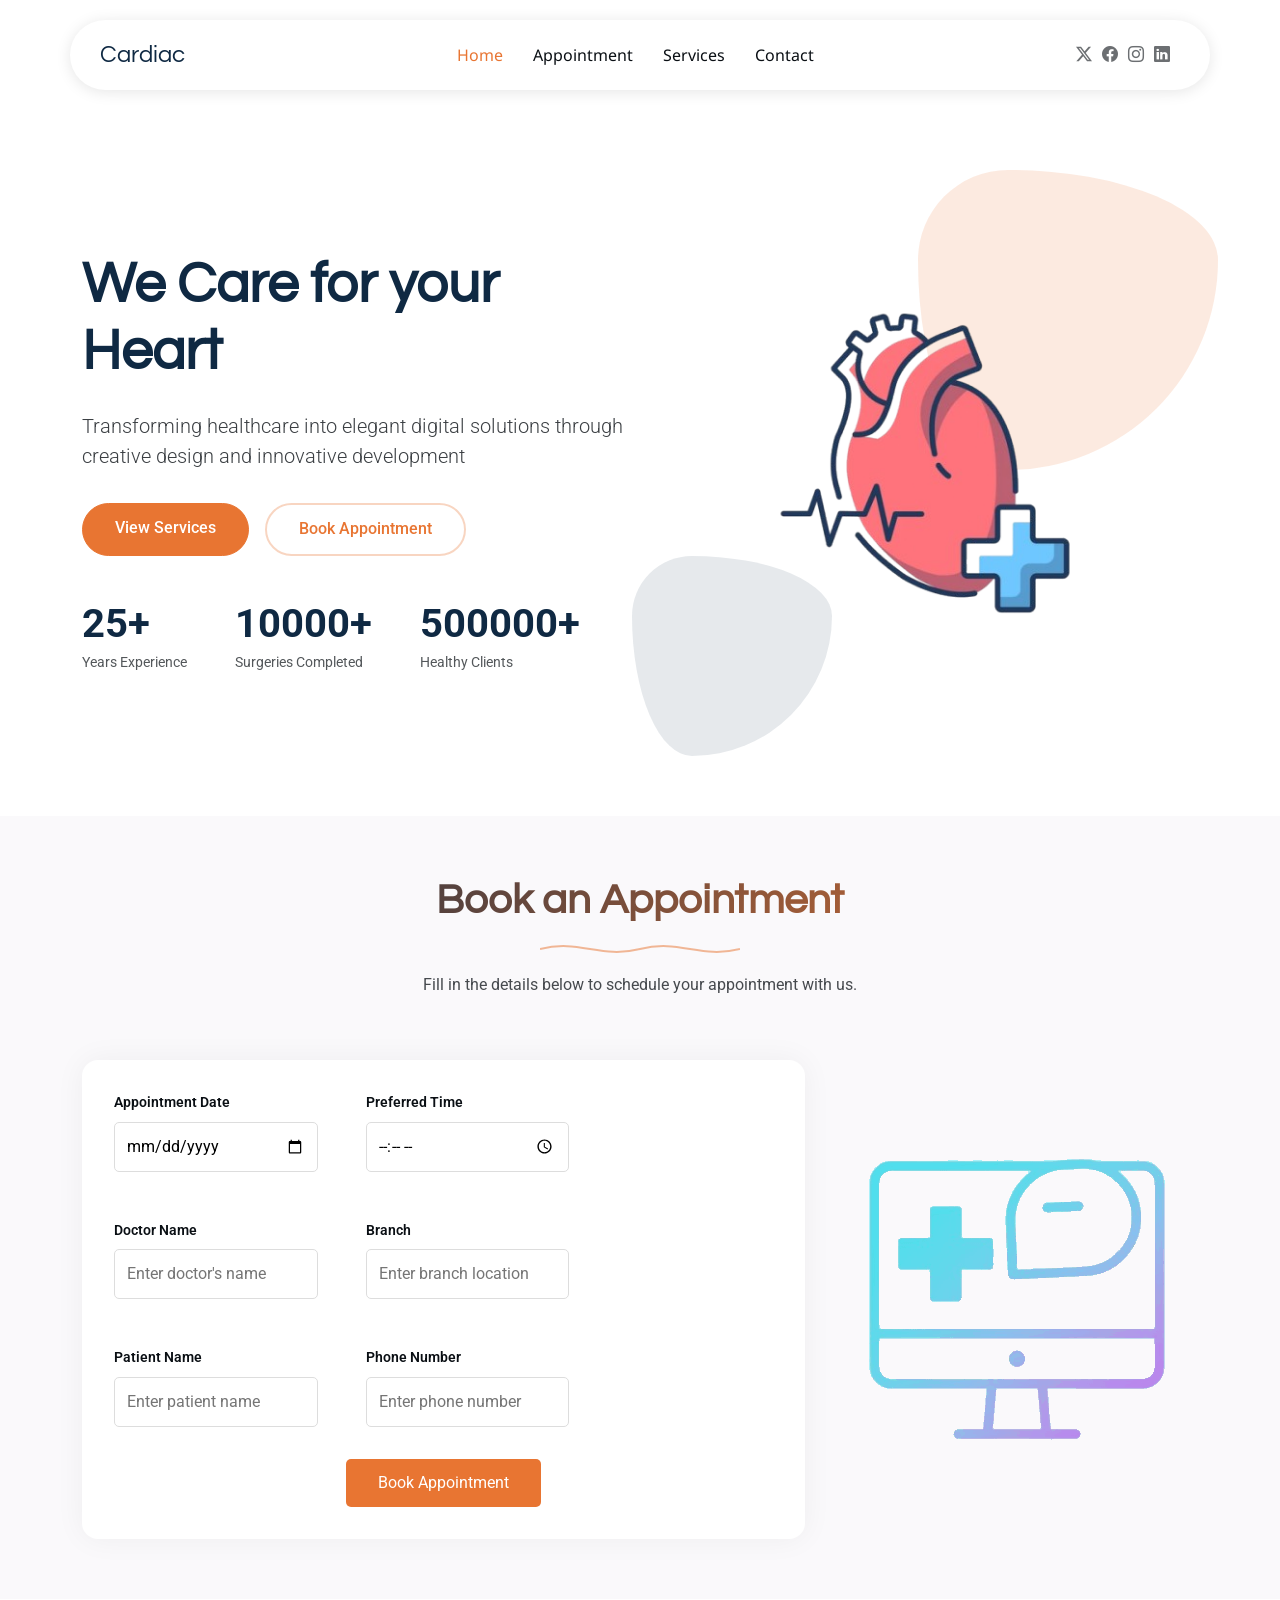
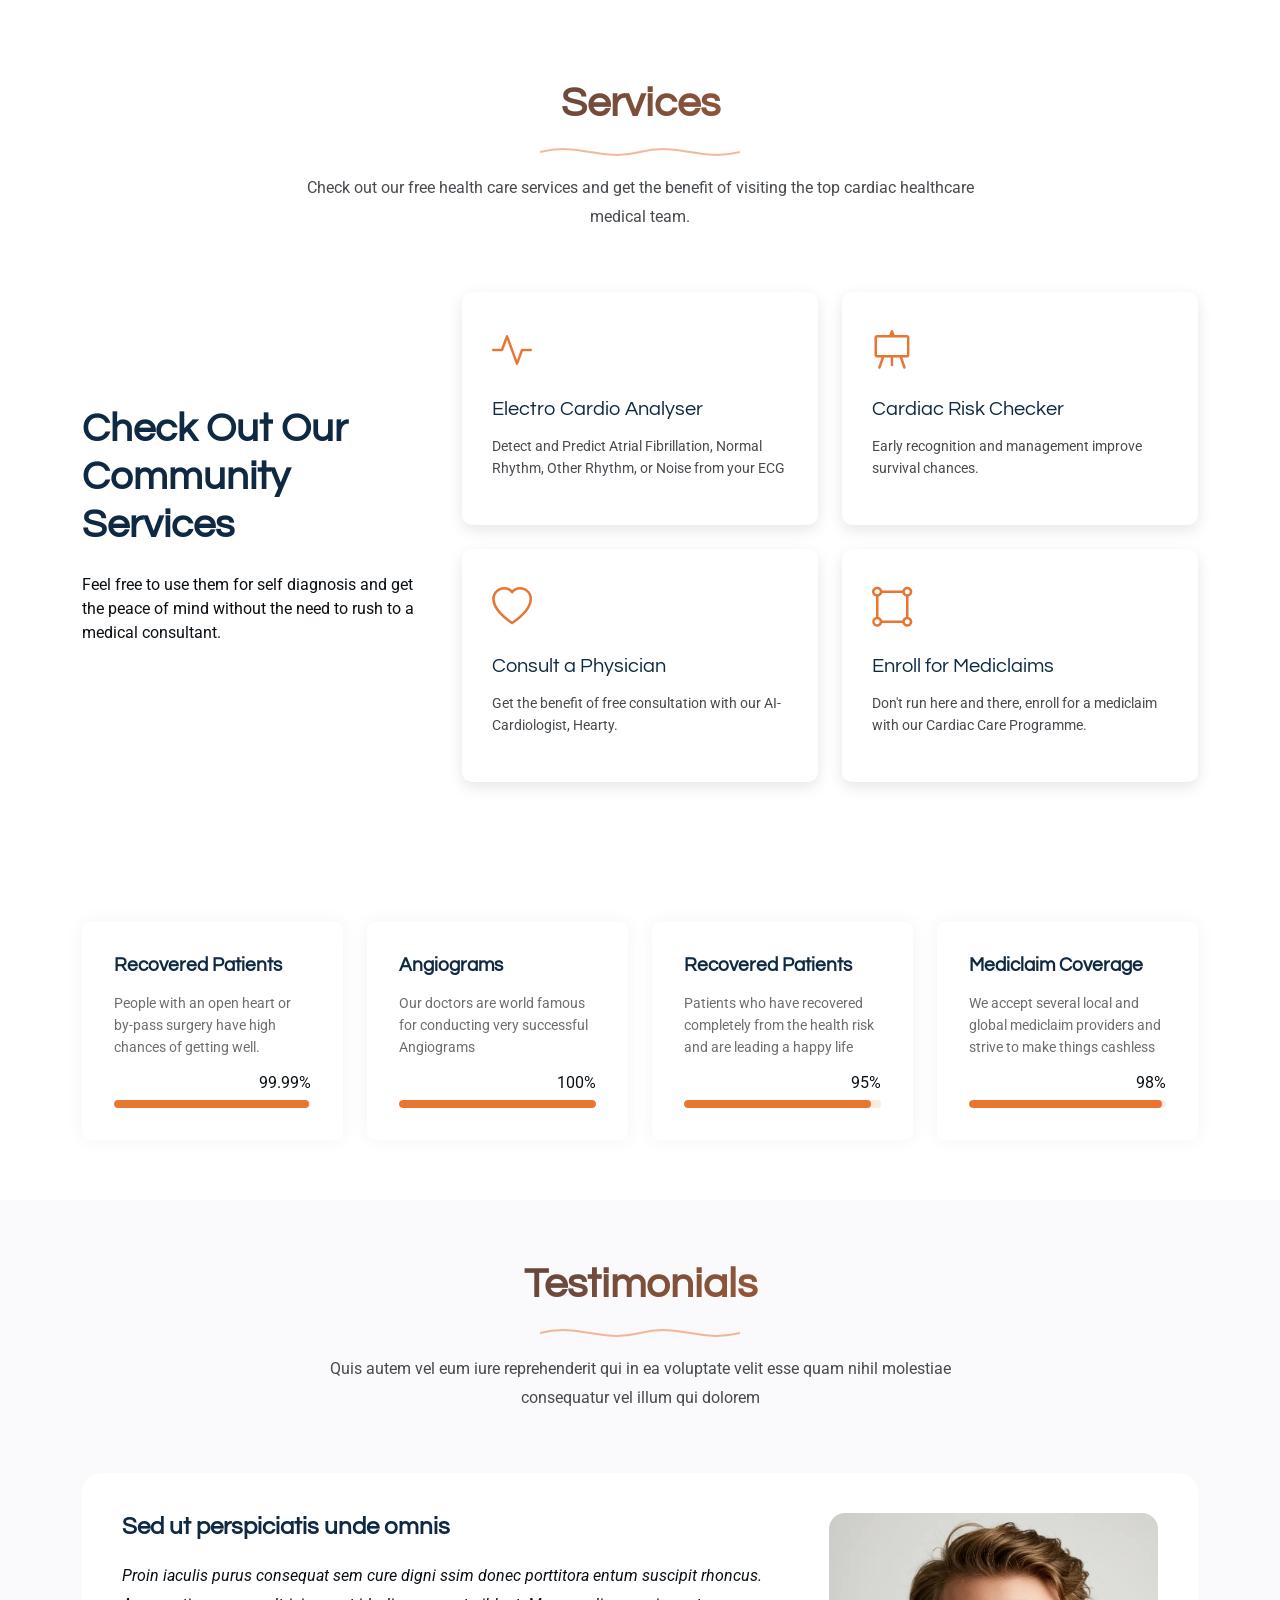
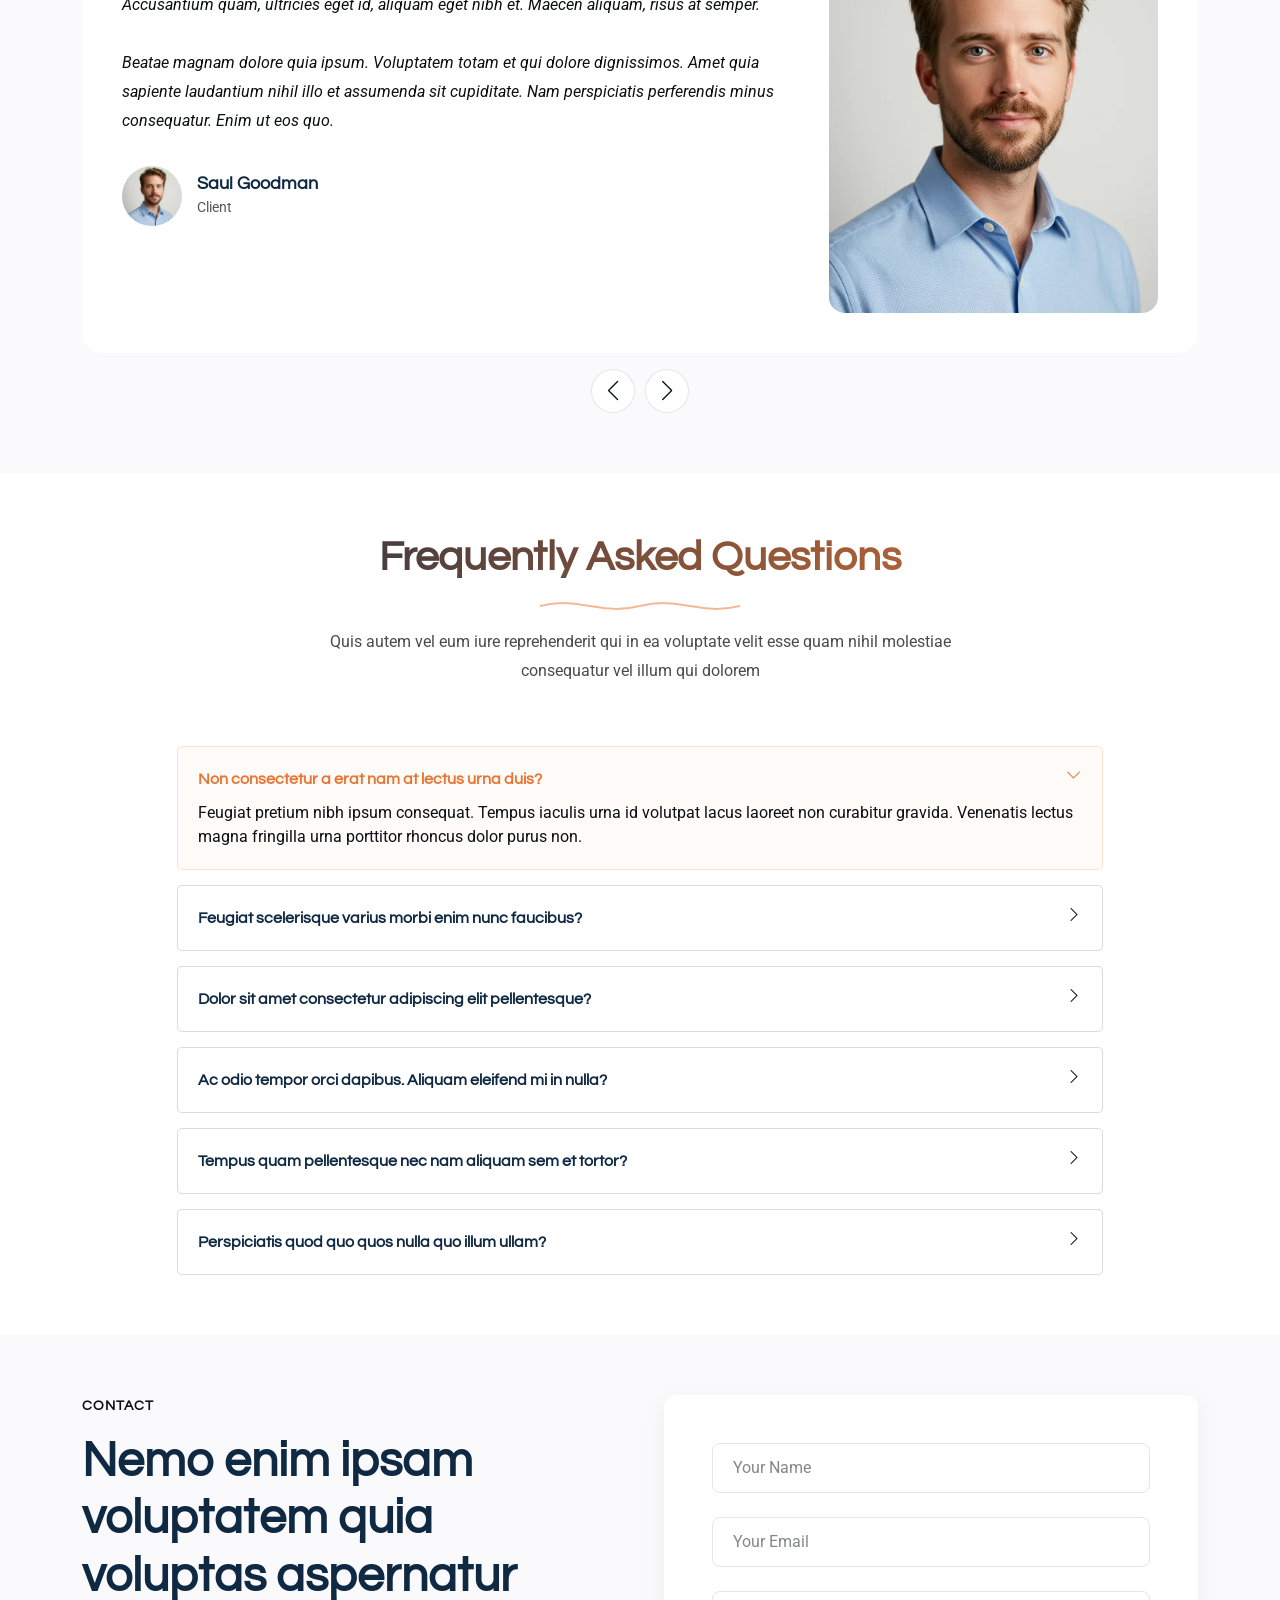
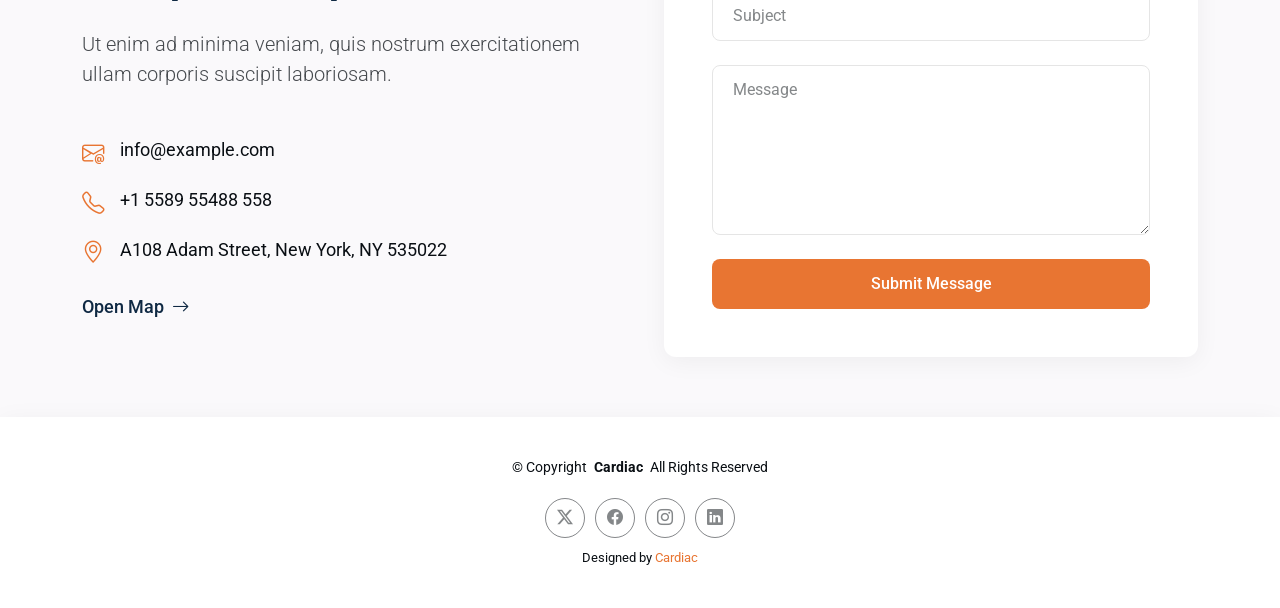
==== commit 48ce7716: "Update index.html" ====
--- a/index.html
+++ b/index.html
@@ -646,7 +646,7 @@
       </div>
       <div class="credits">
        
-        Designed by <a href="https://cardiac-mv.netlify.app/">Cardiac</a>
+        Designed by <a href="https://cardiac.netlify.app/">Cardiac</a>
       </div>
     </div>
 
@@ -670,4 +670,4 @@
 
 </body>
 
-</html>+</html>
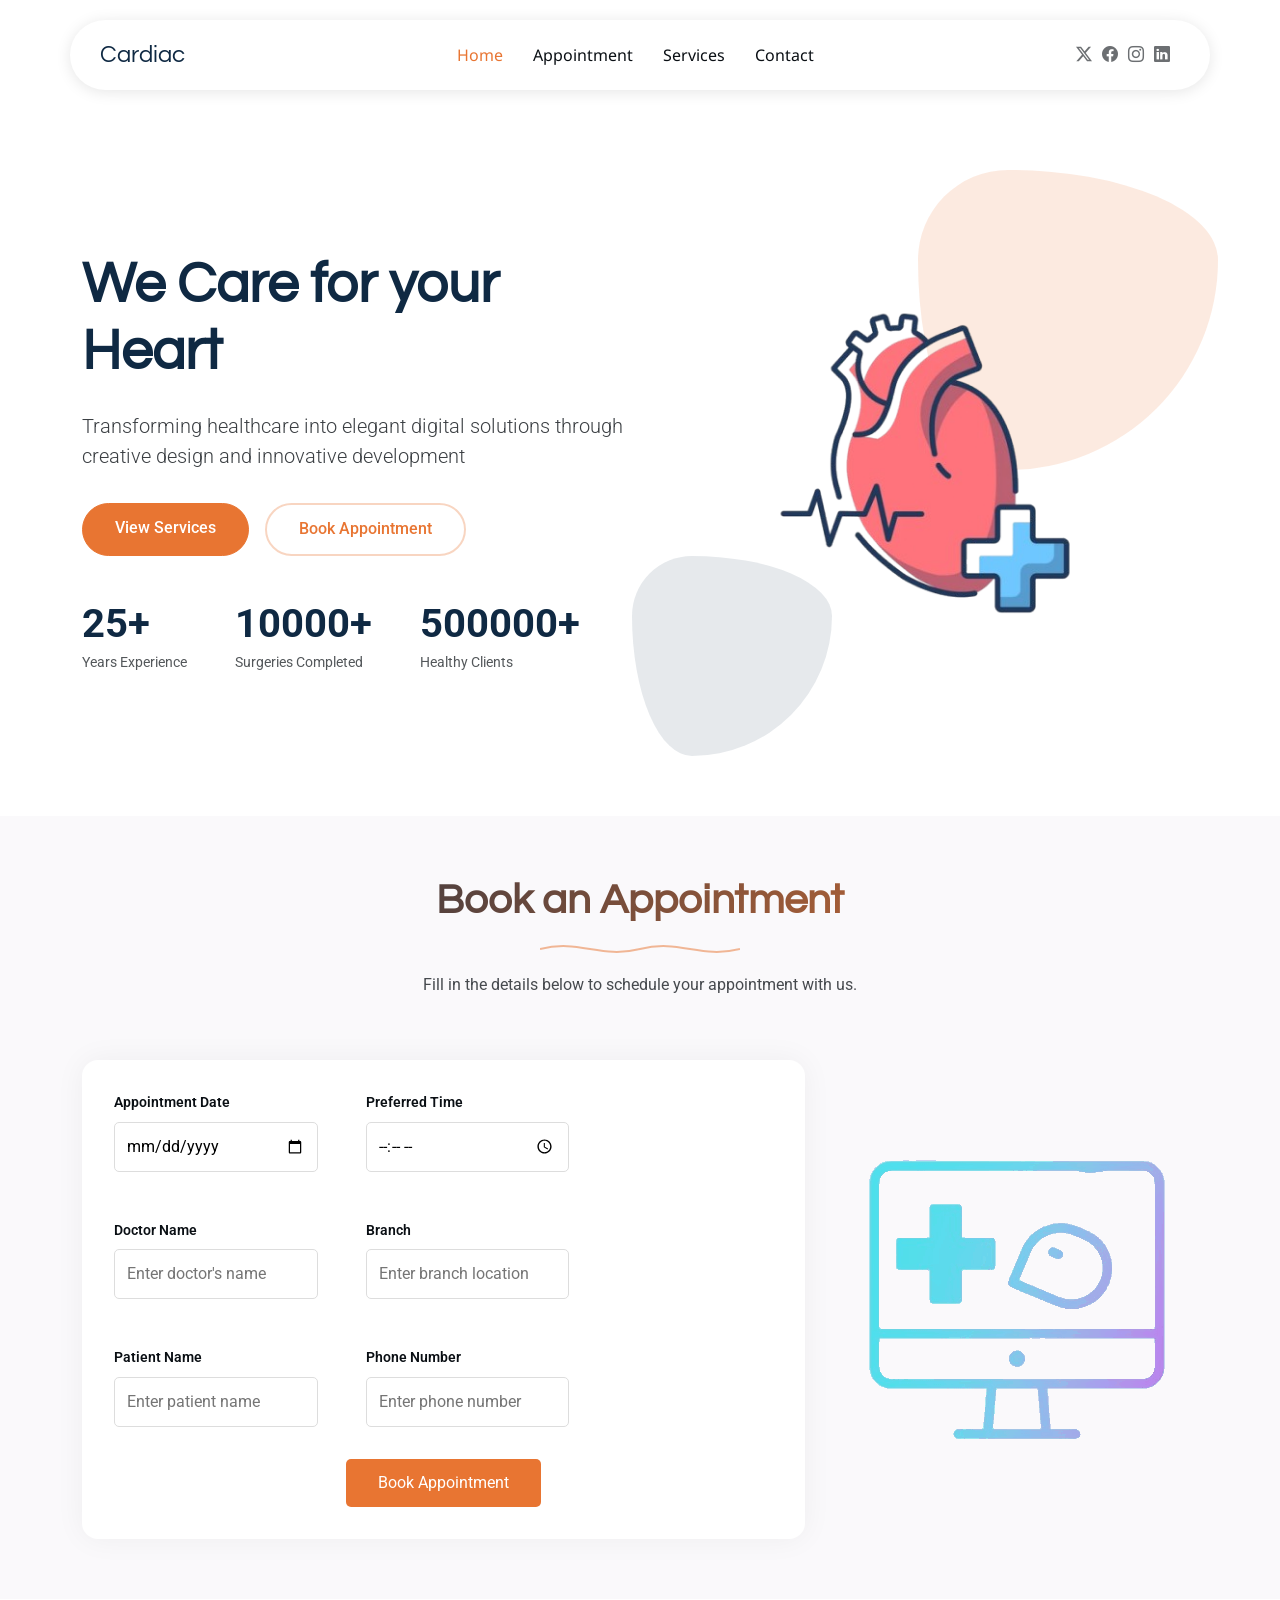
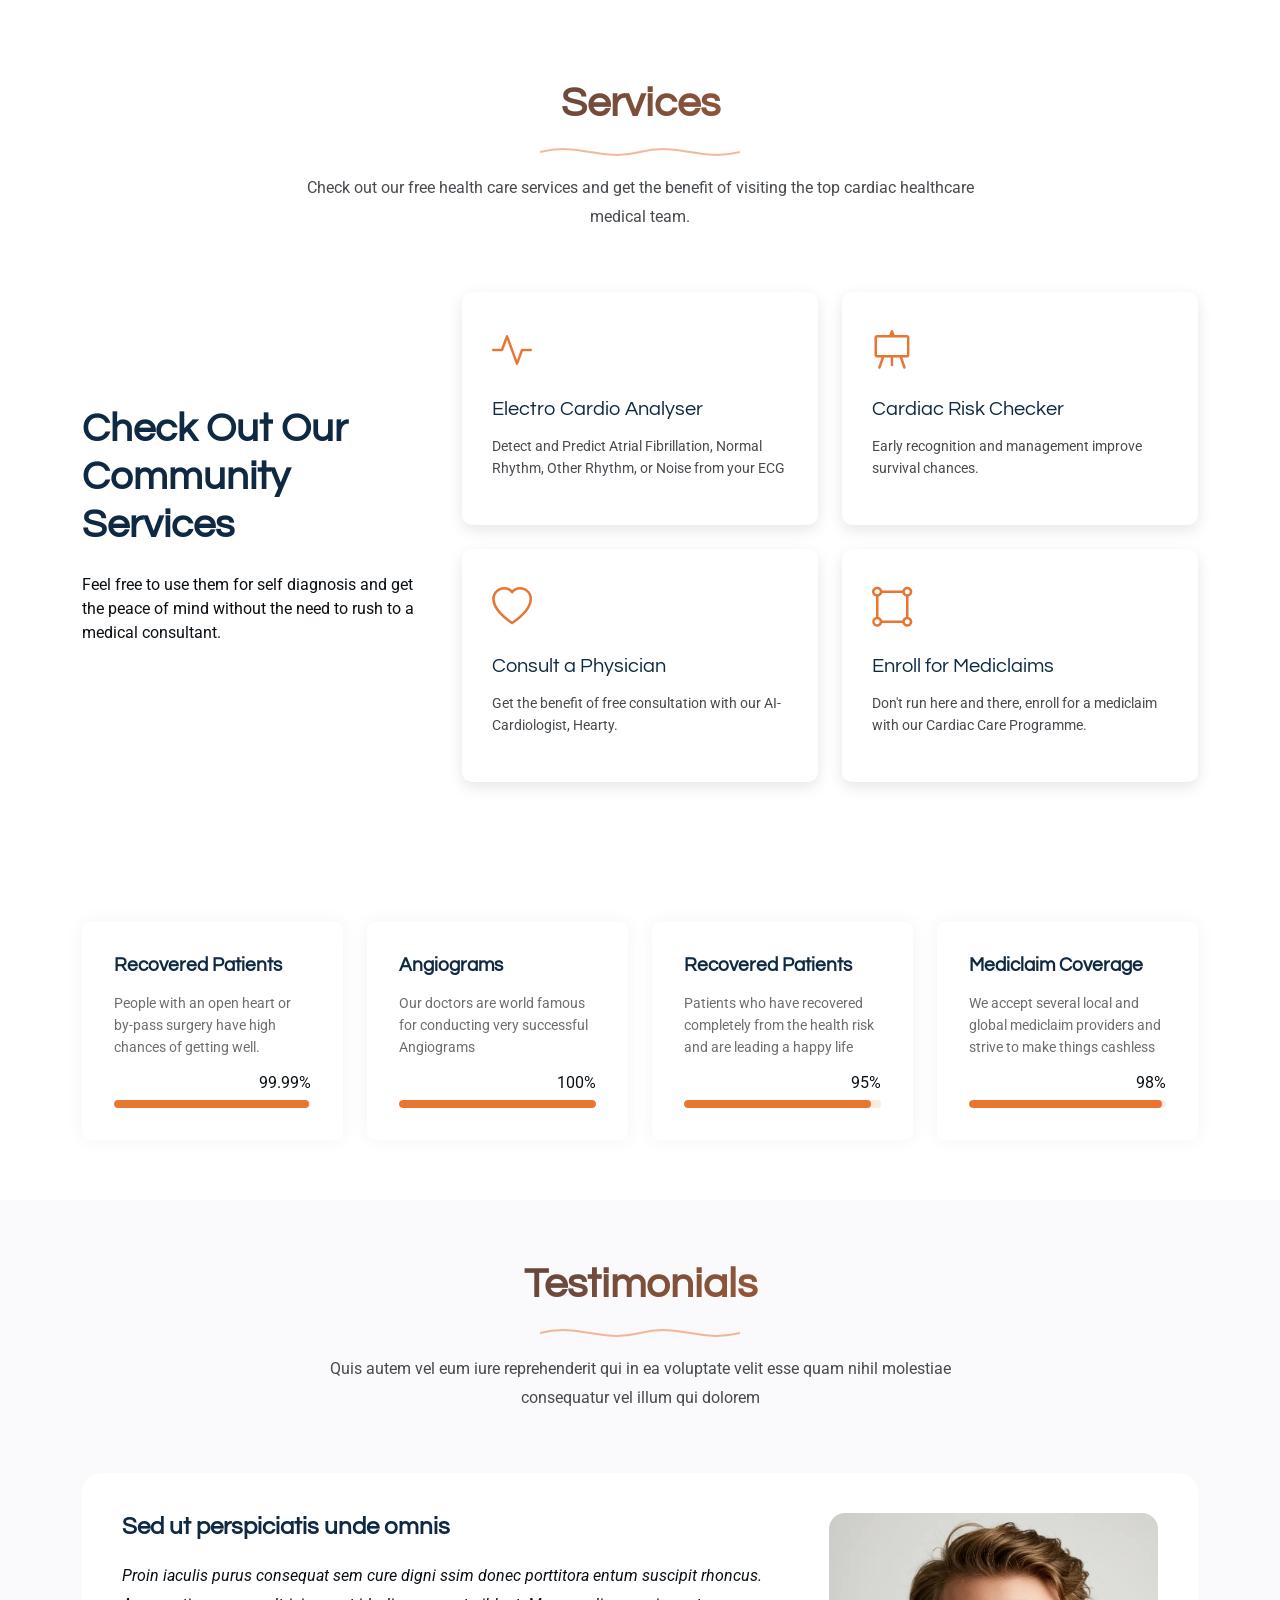
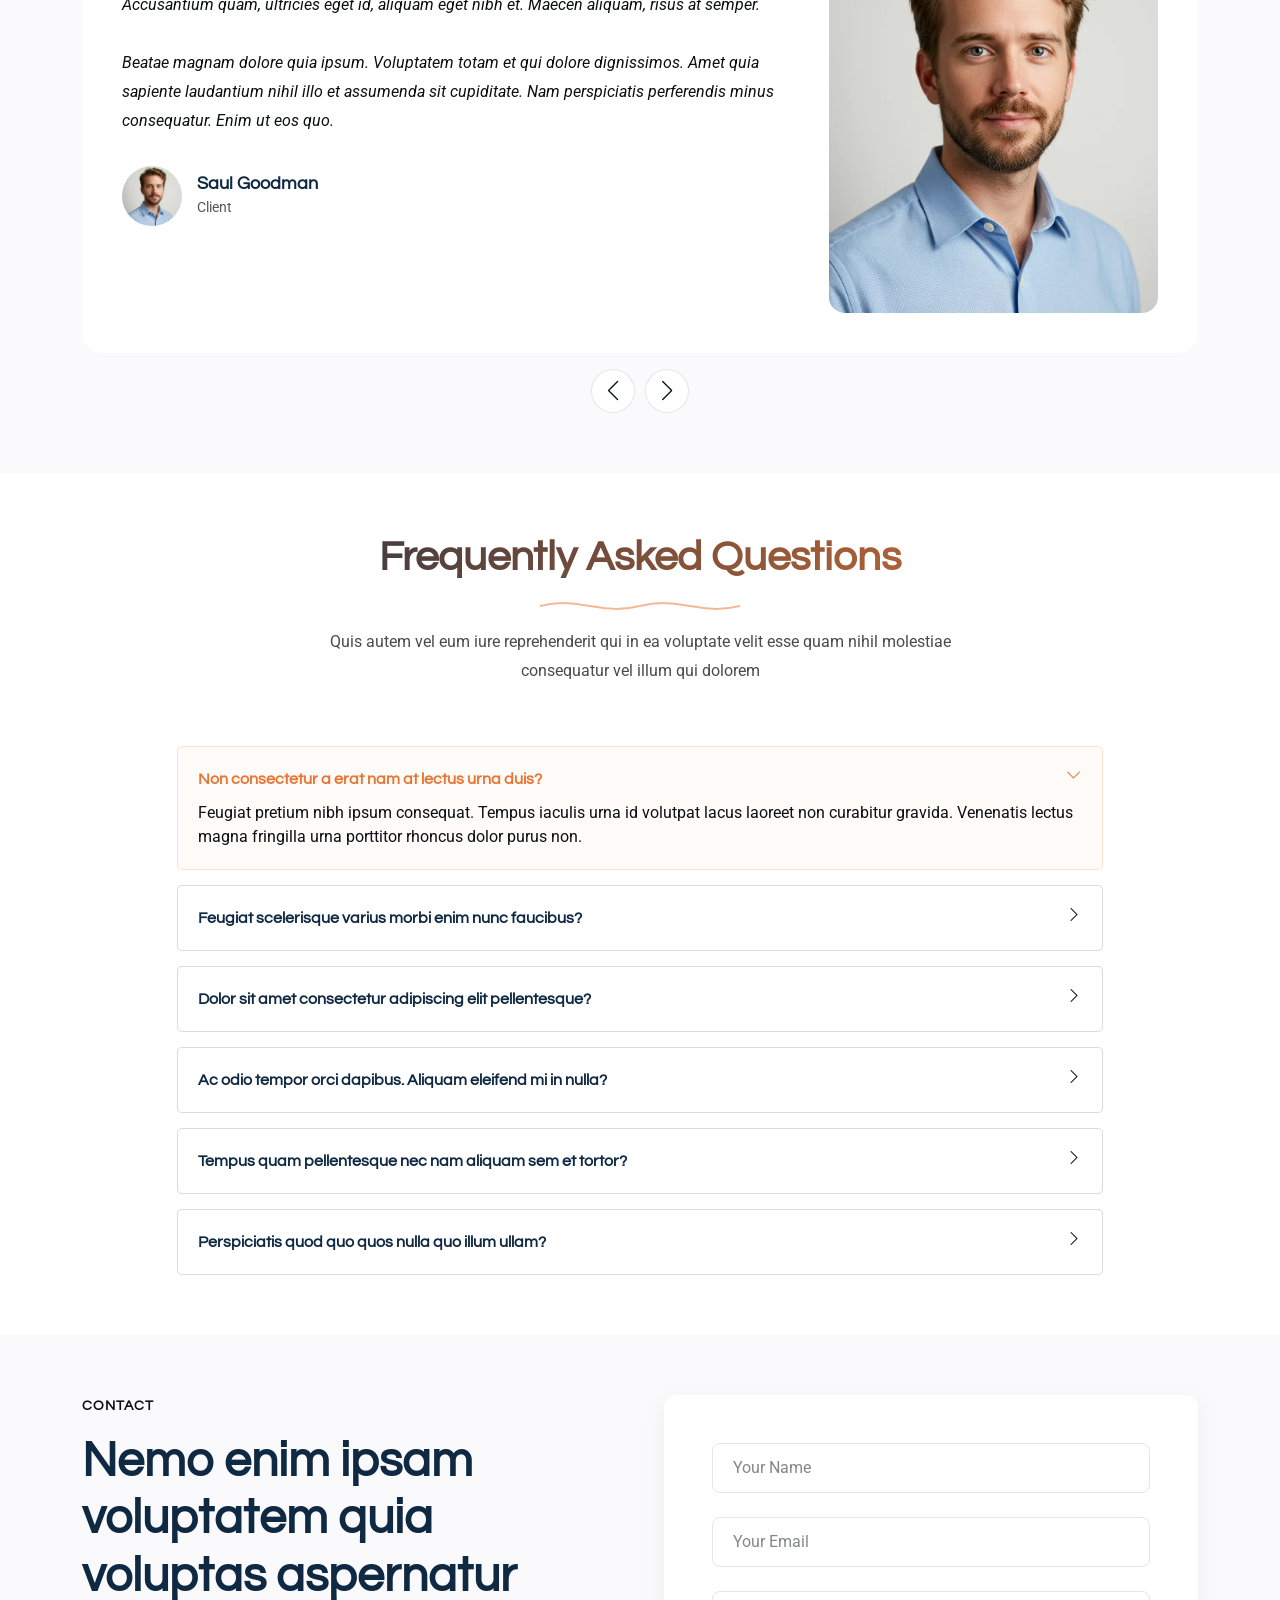
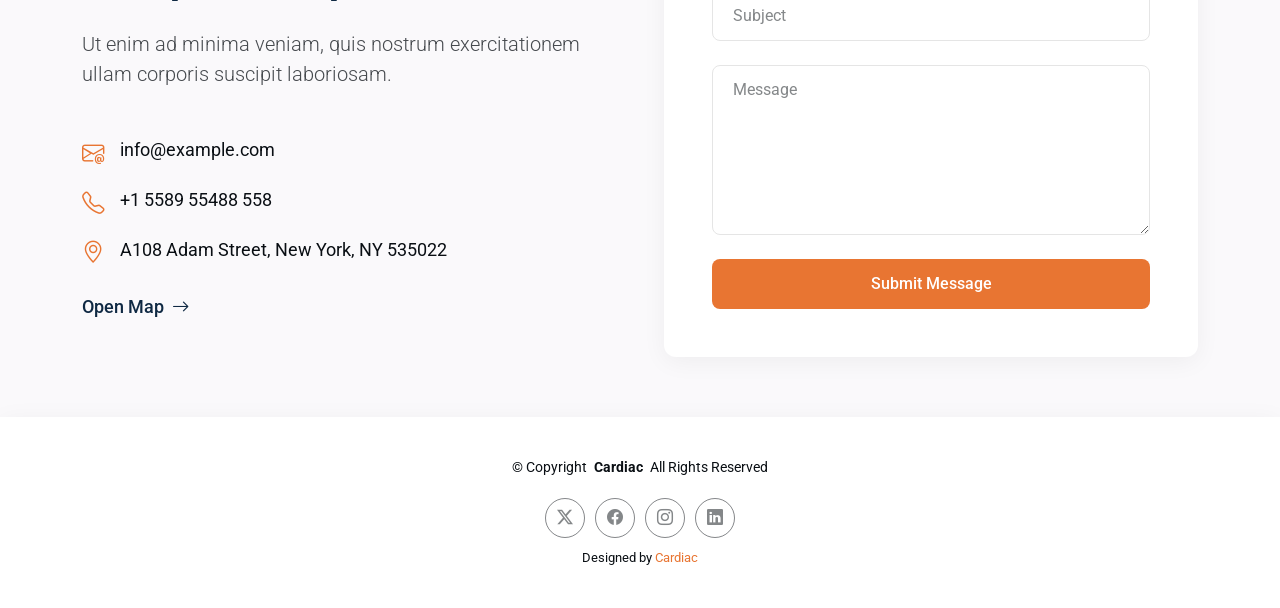
==== commit cc12ecf4: "Add files via upload" ====
--- a/index.html
+++ b/index.html
@@ -225,7 +225,7 @@
               <div class="col-md-6" data-aos="fade-up" data-aos-delay="400">
                 <div class="service-item">
                   <i class="bi bi-heart icon"></i>
-                  <h3><a href="coming-soon.html">Consult a Physician</a></h3>
+                  <h3><a href="medical-consult.html">Consult a Physician</a></h3>
                   <p>Get the benefit of free consultation with our AI-Cardiologist, Hearty.</p>
                 </div>
               </div><!-- End Service Item -->
@@ -233,7 +233,7 @@
               <div class="col-md-6" data-aos="fade-up" data-aos-delay="500">
                 <div class="service-item">
                   <i class="bi bi-bounding-box-circles icon"></i>
-                  <h3><a href="coming-soon.html">Enroll for Mediclaims</a></h3>
+                  <h3><a href="insurance-bot.html">Enroll for Mediclaims</a></h3>
                   <p>Don't run here and there, enroll for a mediclaim with our Cardiac Care Programme.</p>
                 </div>
               </div><!-- End Service Item -->
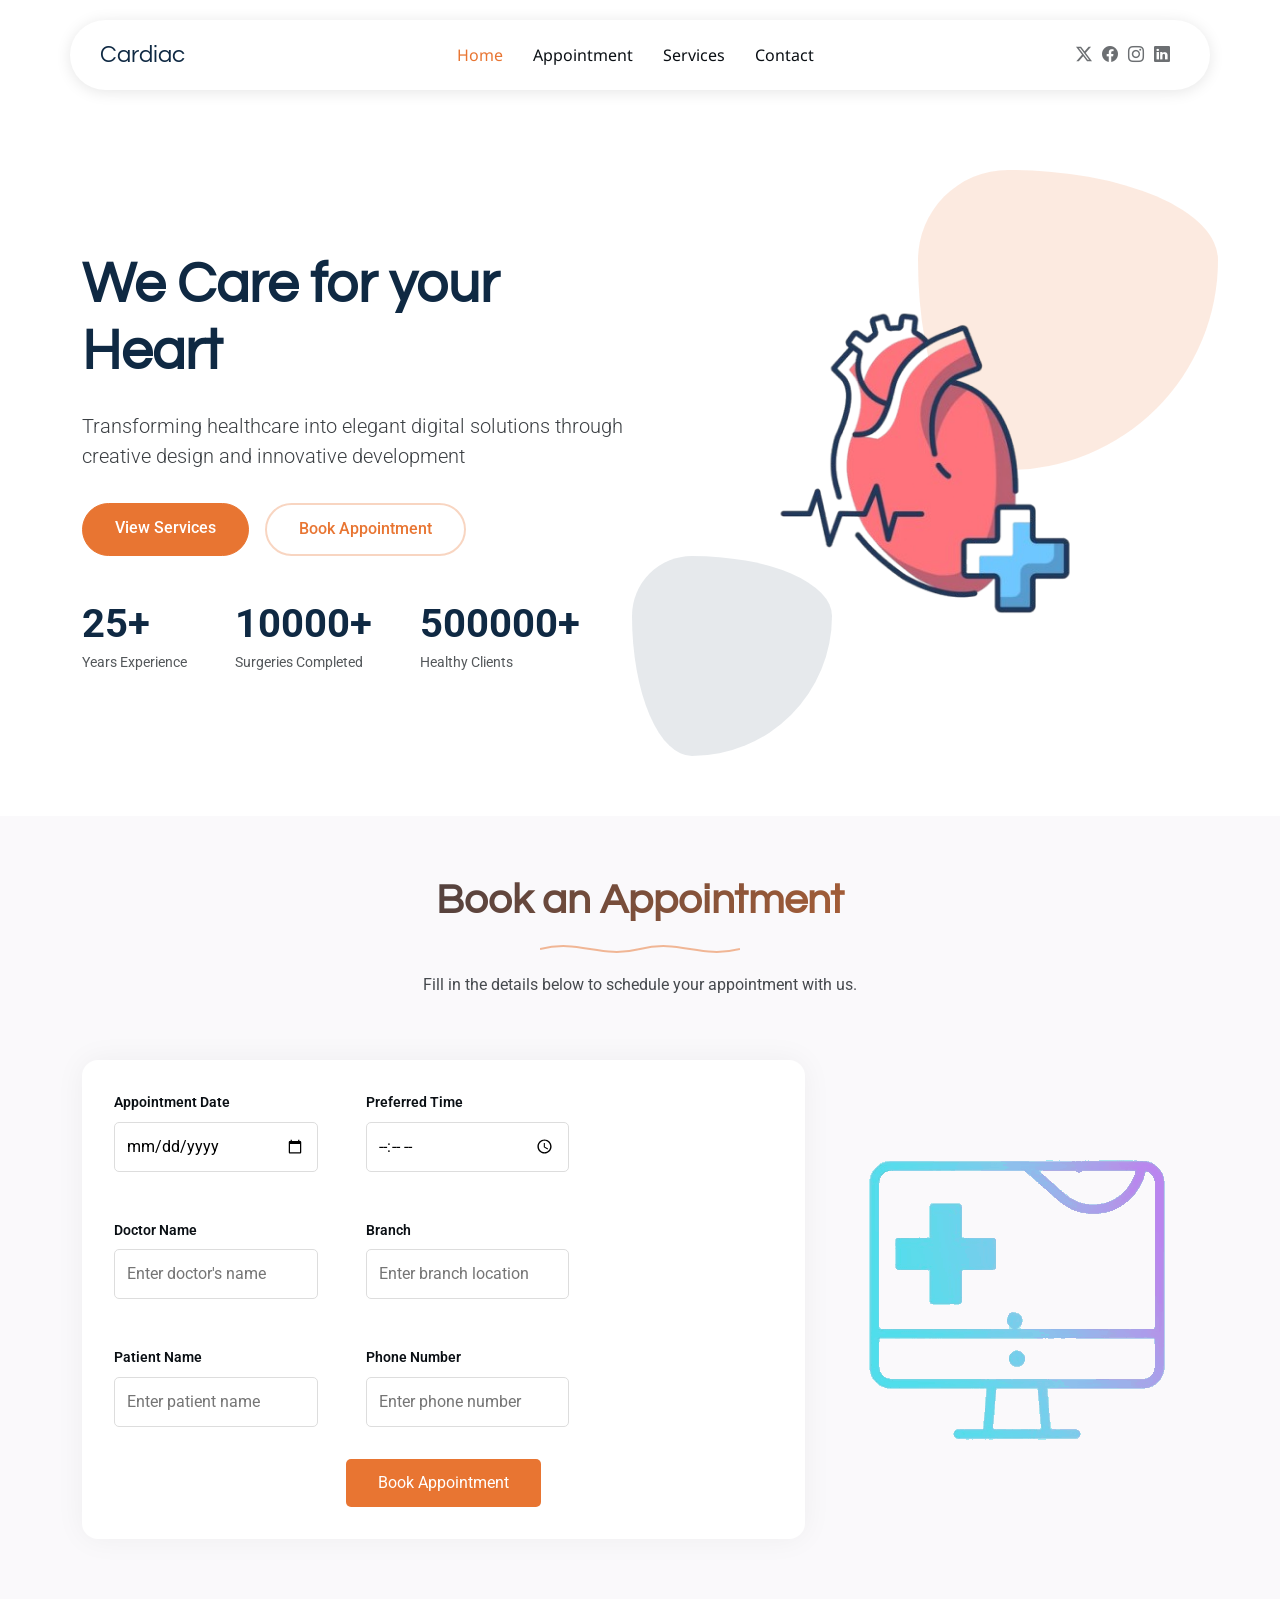
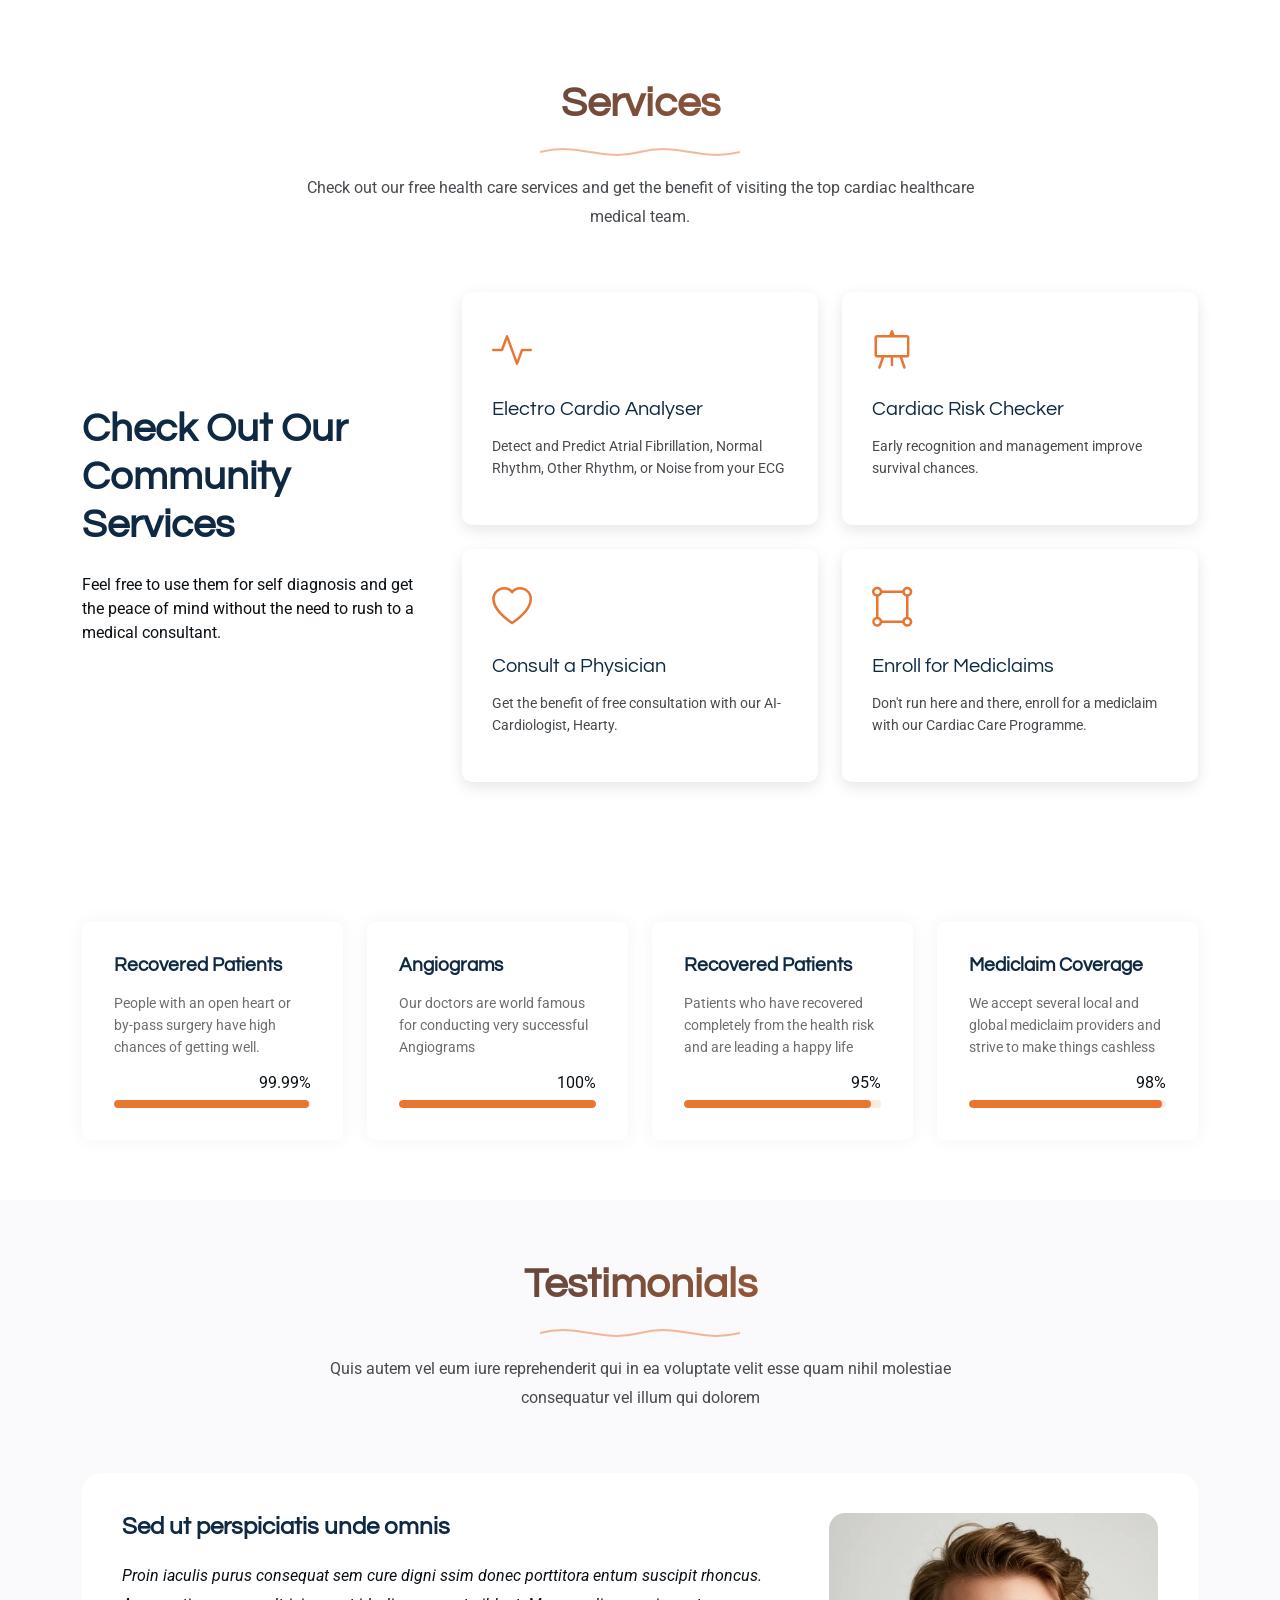
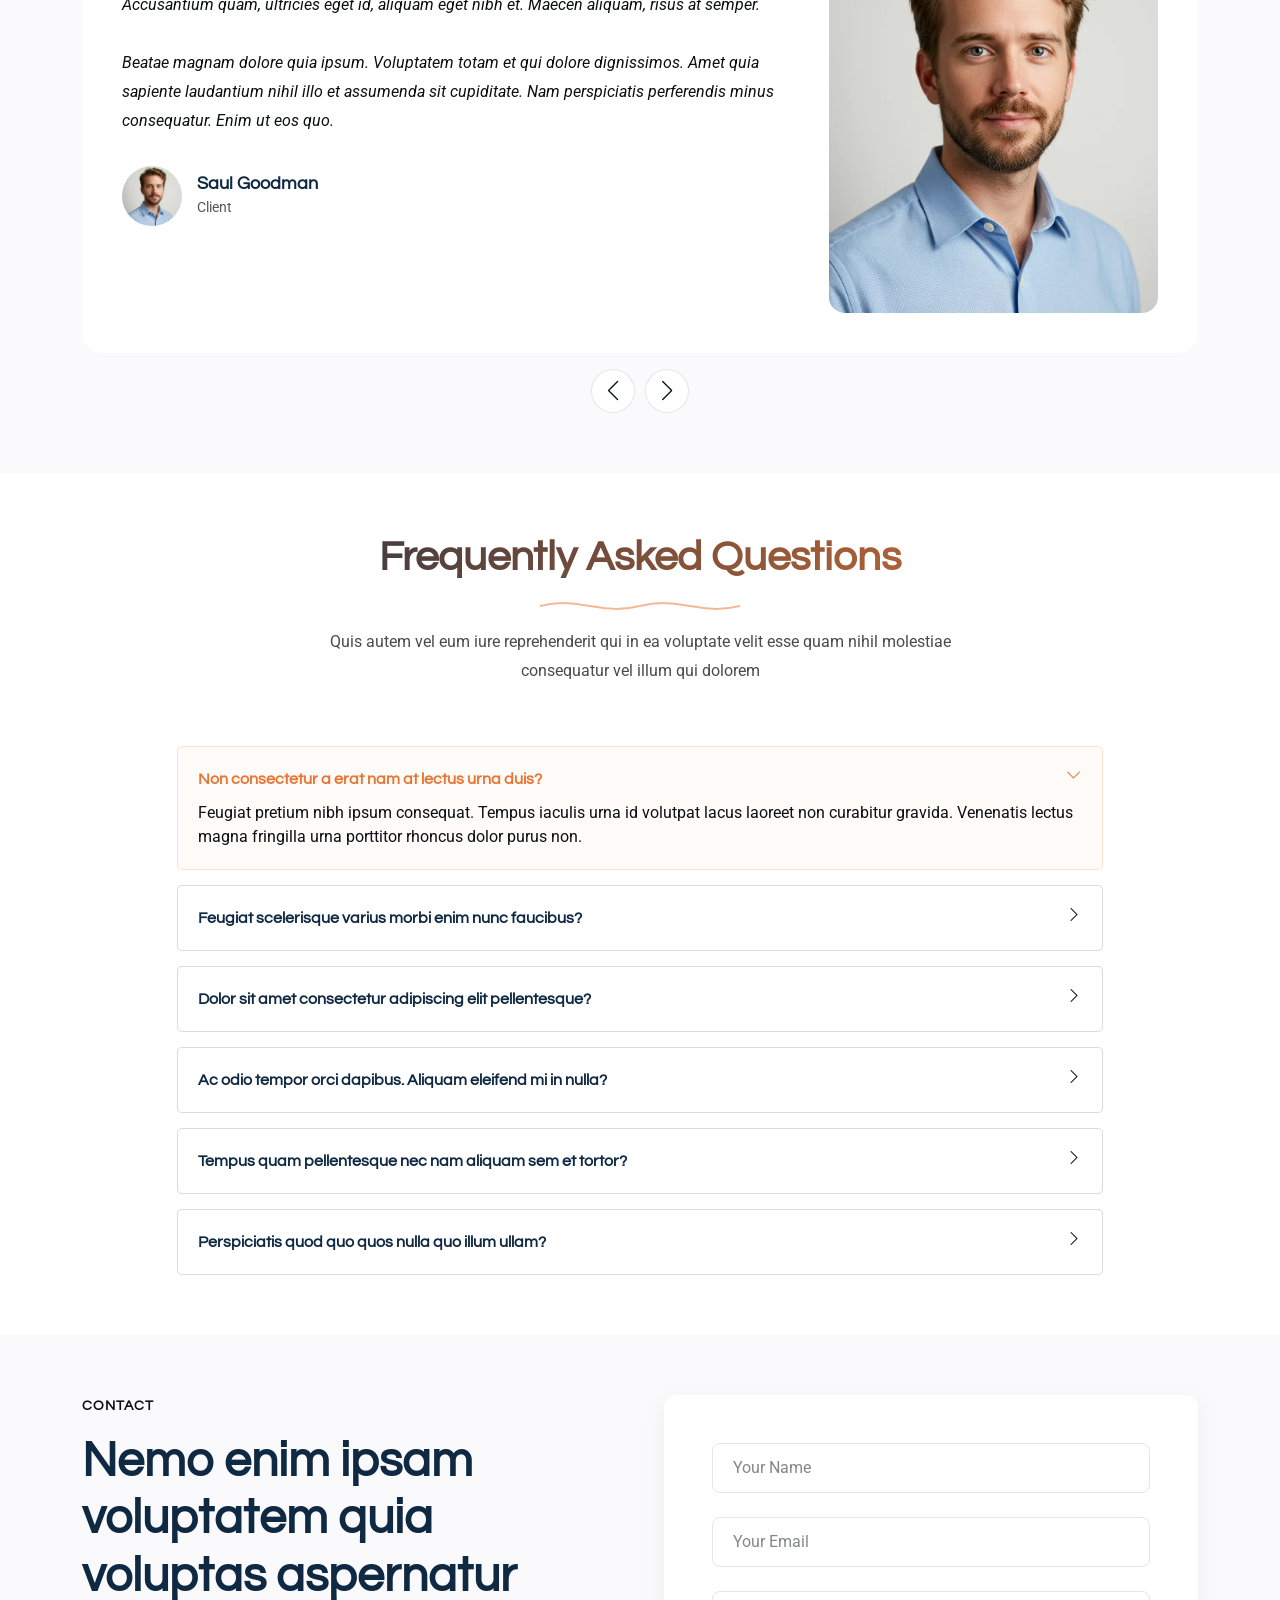
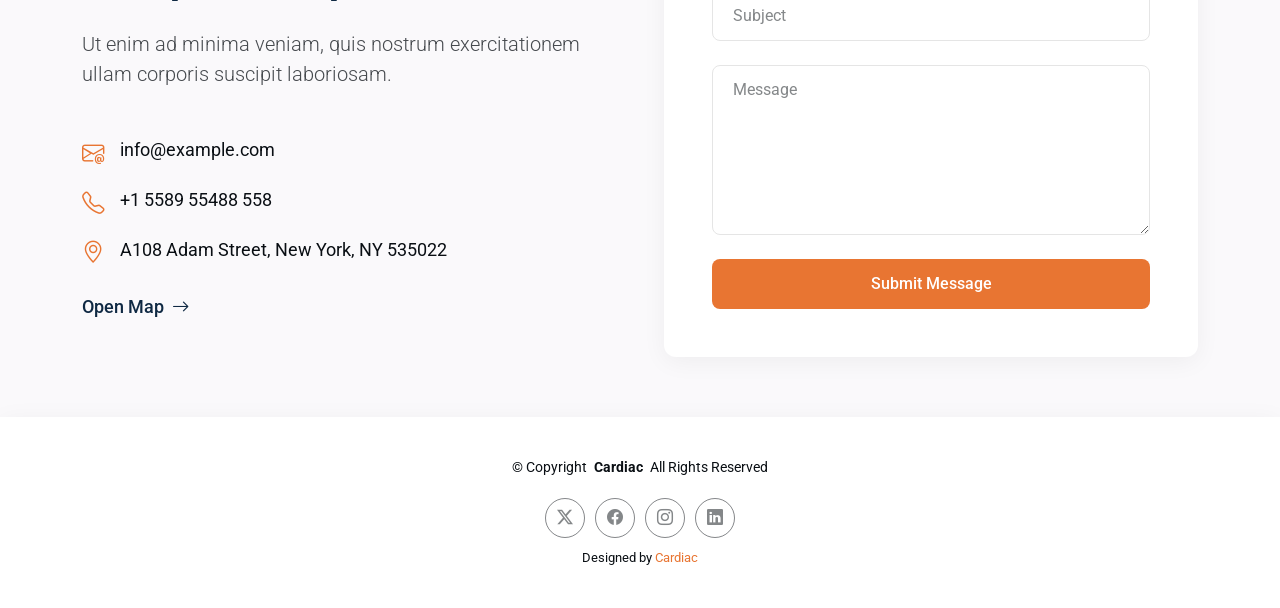
==== commit 2177066b: "Update index.html" ====
--- a/index.html
+++ b/index.html
@@ -375,10 +375,10 @@
                   <div class="col-lg-8">
                     <h2>Nemo enim ipsam voluptatem</h2>
                     <p>
-                      Export tempor illum tamen malis malis eram quae irure esse labore quem cillum quid cillum eram malis quorum velit fore eram velit sunt aliqua noster fugiat irure amet legam anim culpa.
-                    </p>
-                    <p>
-                      Dolorem excepturi esse qui amet maxime quibusdam aut repellendus voluptatum. Corrupti enim a repellat cumque est laborum fuga consequuntur. Dolorem nostrum deleniti quas voluptatem iure dolorum rerum. Repudiandae doloribus ut repellat harum vero aut. Modi aut velit aperiam aspernatur odit ut vitae.
+                      The AI-based medical consultant system has transformed our patient care experience. It's fast, reliable, and incredibly accurate in diagnostics and recommendations. It streamlines workflows, reduces waiting time, and supports doctors with real-time insights. Truly a game-changer in modern healthcare—efficient, intelligent, and compassionate. We couldn’t be more impressed!
+                    </p>
+                    <p>
+                      What sets this system apart is its ability to provide personalized recommendations and timely alerts, which have helped me manage my condition more effectively. It feels like having a dedicated medical advisor available 24/7—reliable, informed, and always ready to help.
                     </p>
                     <div class="profile d-flex align-items-center">
                       <img src="assets/img/person/person-f-8.webp" class="profile-img" alt="">
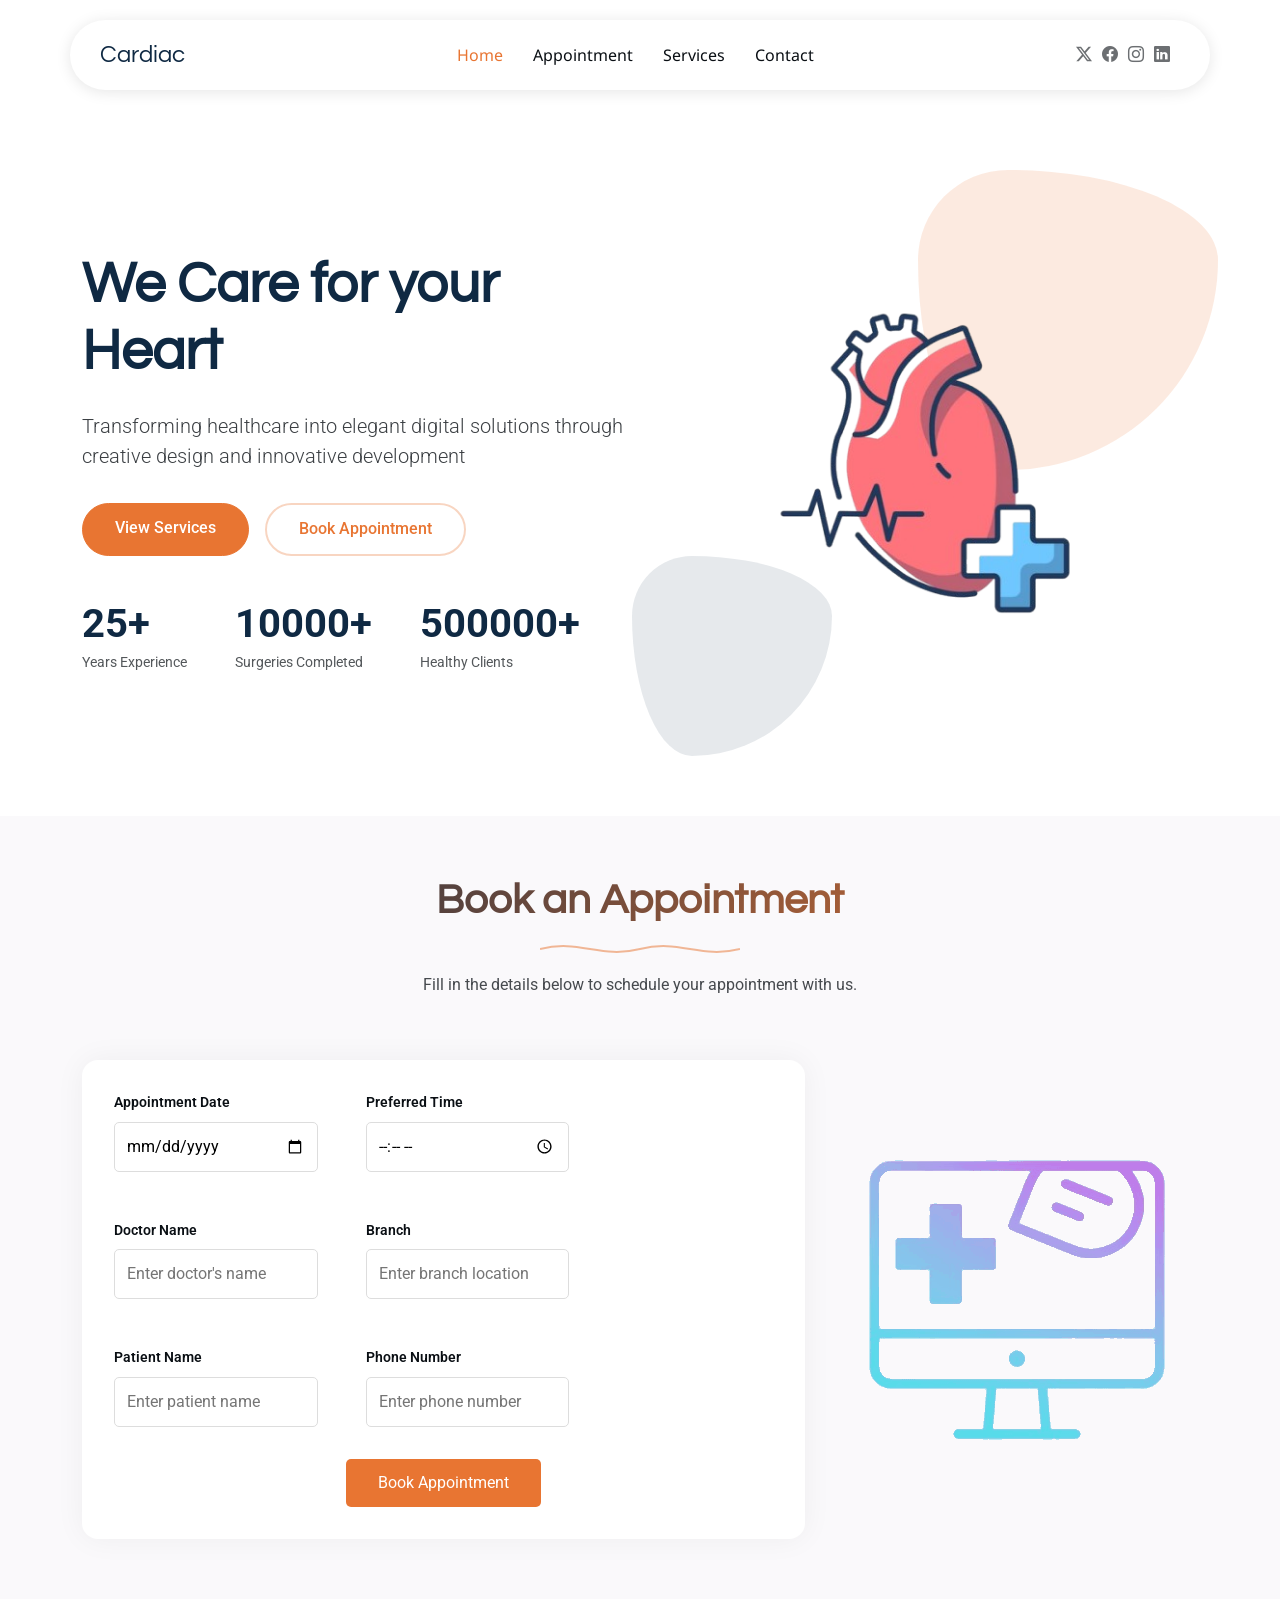
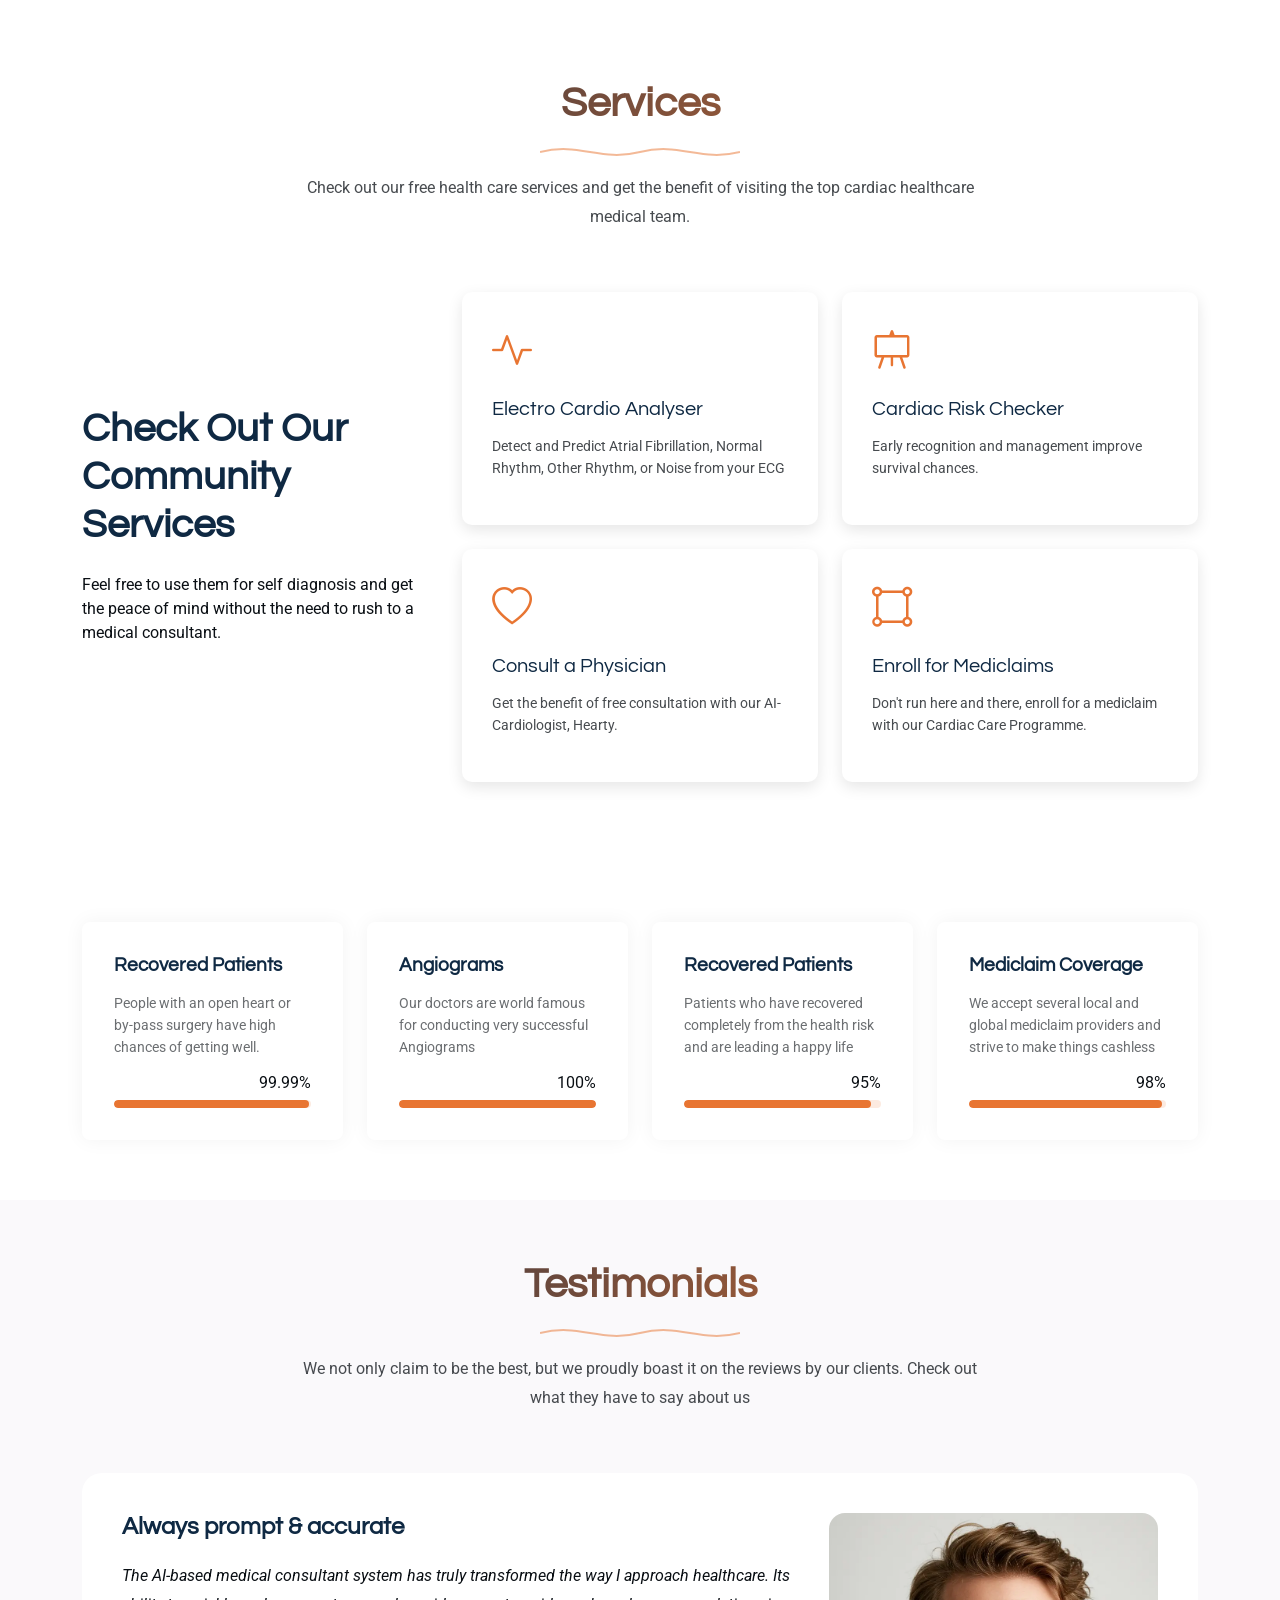
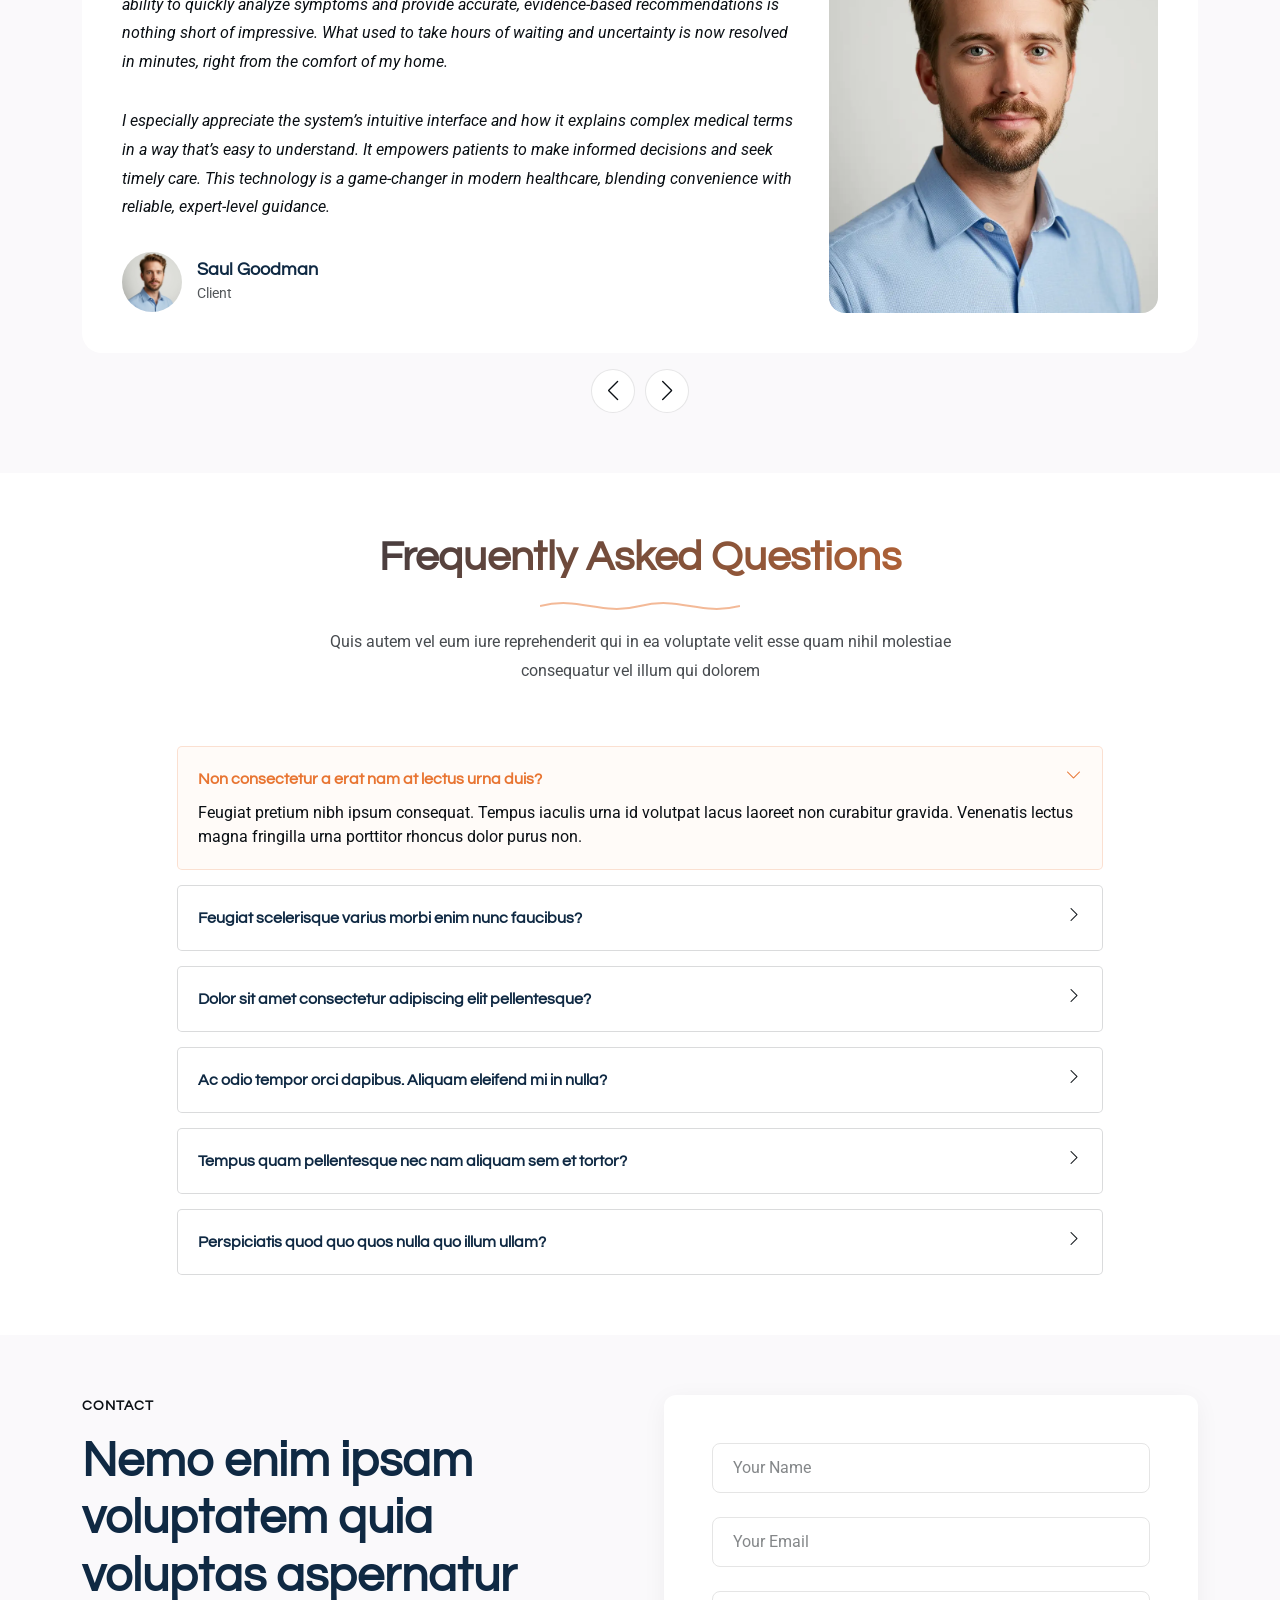
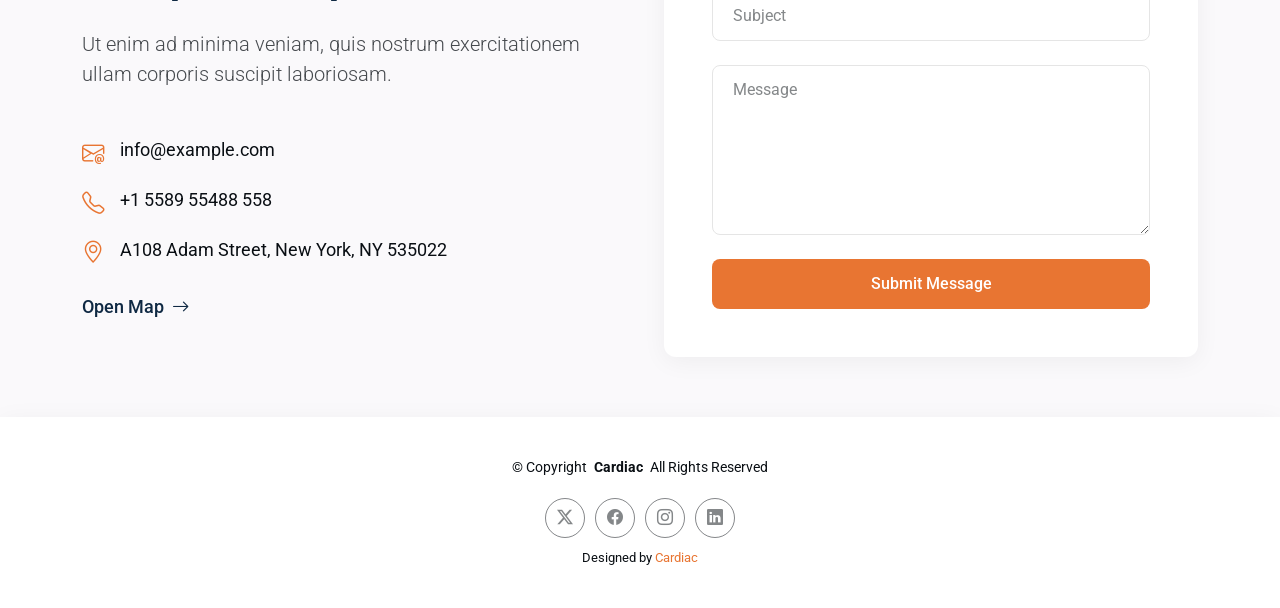
==== commit 8d97d24a: "Update index.html" ====
--- a/index.html
+++ b/index.html
@@ -318,7 +318,7 @@
             <path d="M 0,10 C 40,0 60,20 100,10 C 140,0 160,20 200,10" fill="none" stroke="currentColor" stroke-width="2"></path>
           </svg>
         </div>
-        <p>Quis autem vel eum iure reprehenderit qui in ea voluptate velit esse quam nihil molestiae consequatur vel illum qui dolorem</p>
+        <p>We not only claim to be the best, but we proudly boast it on the reviews by our clients. Check out what they have to say about us</p>
       </div><!-- End Section Title -->
 
       <div class="container" data-aos="fade-up" data-aos-delay="100">
@@ -345,12 +345,12 @@
               <div class="testimonial-item">
                 <div class="row">
                   <div class="col-lg-8">
-                    <h2>Sed ut perspiciatis unde omnis</h2>
-                    <p>
-                      Proin iaculis purus consequat sem cure digni ssim donec porttitora entum suscipit rhoncus. Accusantium quam, ultricies eget id, aliquam eget nibh et. Maecen aliquam, risus at semper.
-                    </p>
-                    <p>
-                      Beatae magnam dolore quia ipsum. Voluptatem totam et qui dolore dignissimos. Amet quia sapiente laudantium nihil illo et assumenda sit cupiditate. Nam perspiciatis perferendis minus consequatur. Enim ut eos quo.
+                    <h2>Always prompt & accurate</h2>
+                    <p>
+                      The AI-based medical consultant system has truly transformed the way I approach healthcare. Its ability to quickly analyze symptoms and provide accurate, evidence-based recommendations is nothing short of impressive. What used to take hours of waiting and uncertainty is now resolved in minutes, right from the comfort of my home.
+                    </p>
+                    <p>
+                      I especially appreciate the system’s intuitive interface and how it explains complex medical terms in a way that’s easy to understand. It empowers patients to make informed decisions and seek timely care. This technology is a game-changer in modern healthcare, blending convenience with reliable, expert-level guidance.
                     </p>
                     <div class="profile d-flex align-items-center">
                       <img src="assets/img/person/person-m-7.webp" class="profile-img" alt="">
@@ -373,7 +373,7 @@
               <div class="testimonial-item">
                 <div class="row">
                   <div class="col-lg-8">
-                    <h2>Nemo enim ipsam voluptatem</h2>
+                    <h2>The best medical assistance system</h2>
                     <p>
                       The AI-based medical consultant system has transformed our patient care experience. It's fast, reliable, and incredibly accurate in diagnostics and recommendations. It streamlines workflows, reduces waiting time, and supports doctors with real-time insights. Truly a game-changer in modern healthcare—efficient, intelligent, and compassionate. We couldn’t be more impressed!
                     </p>
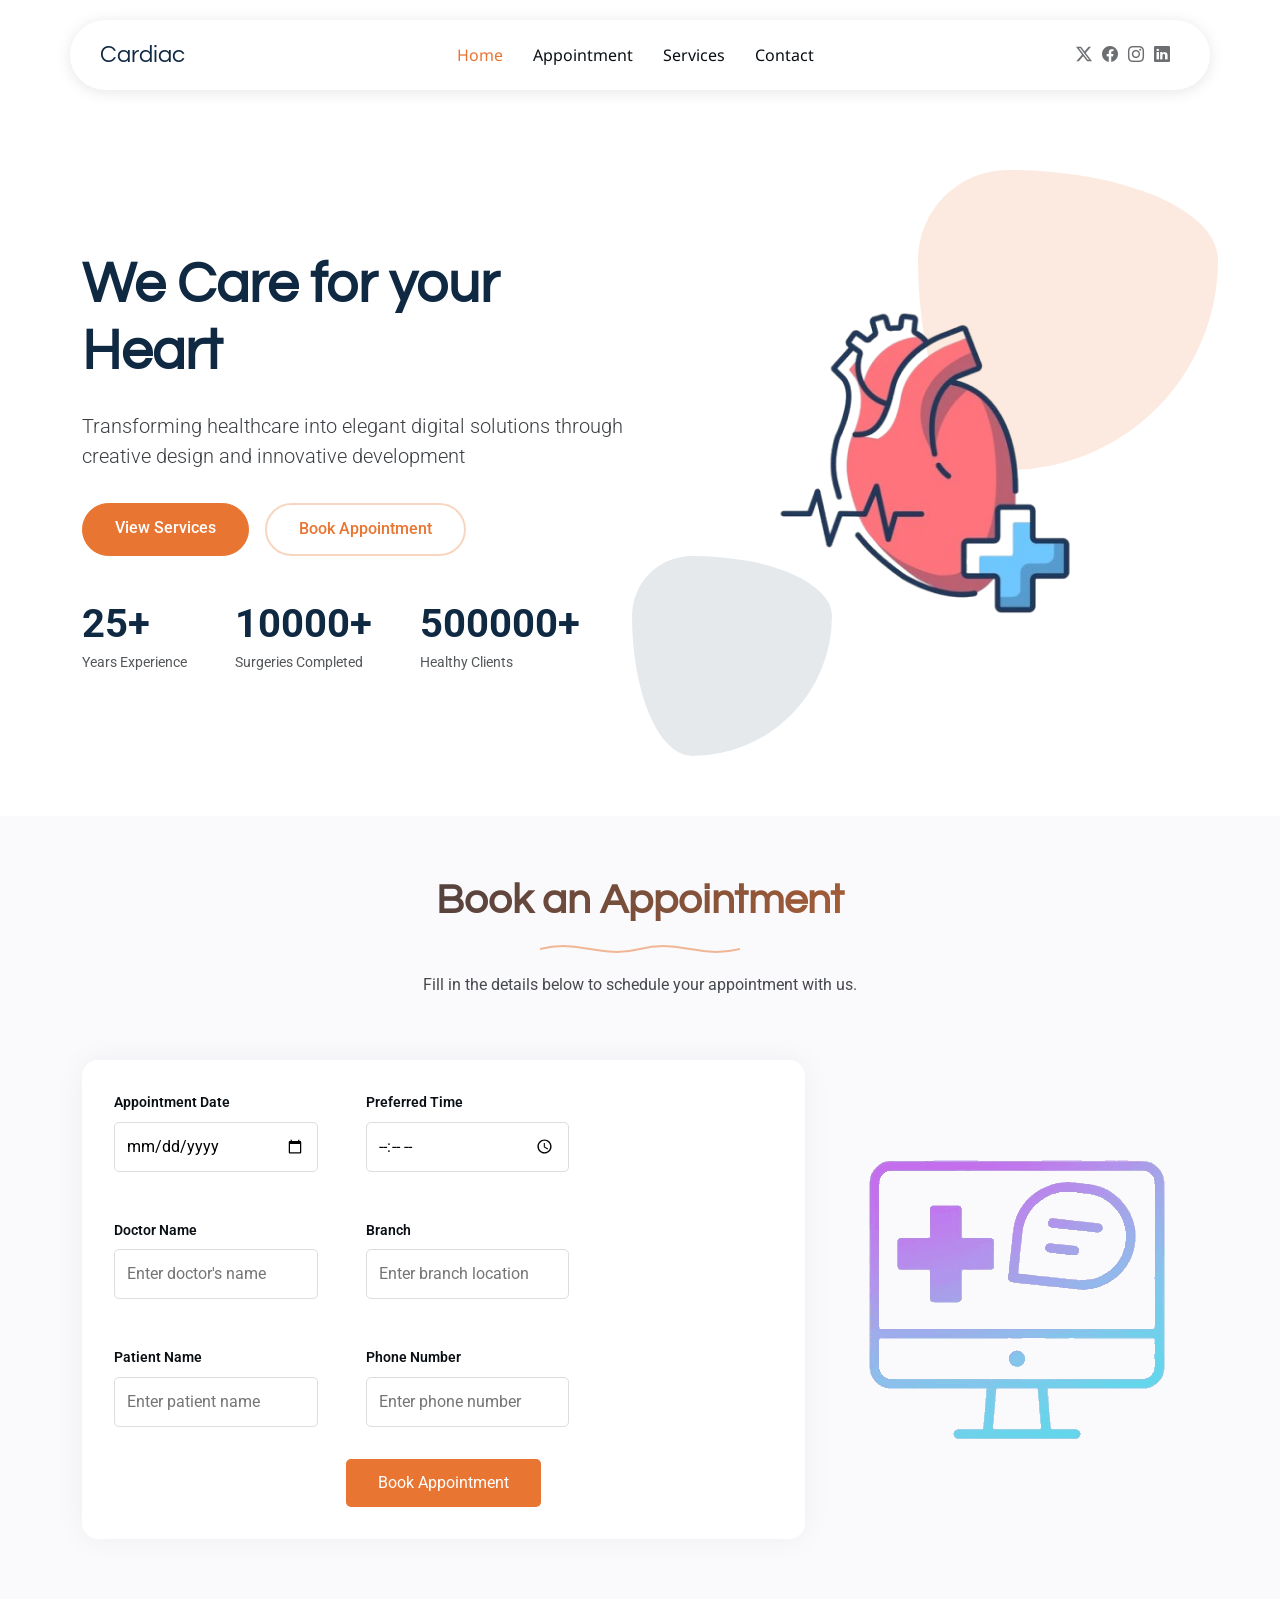
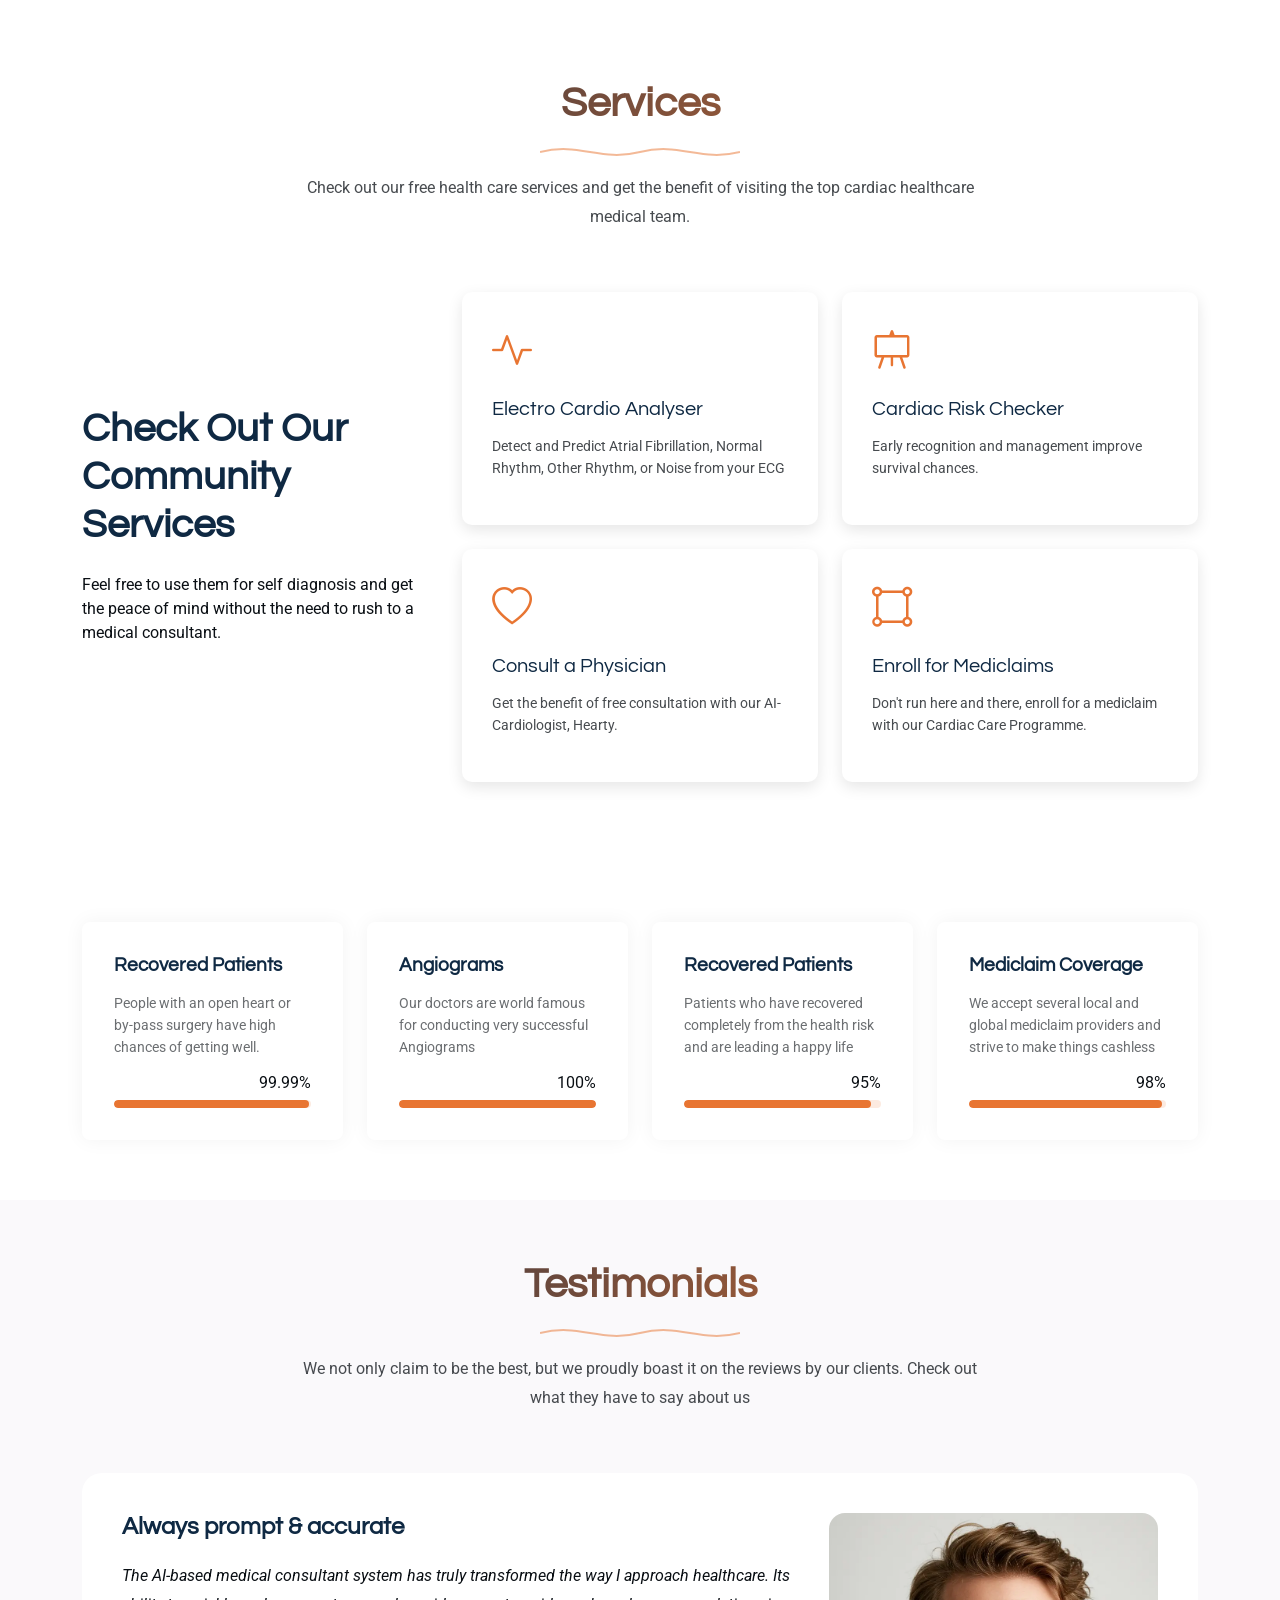
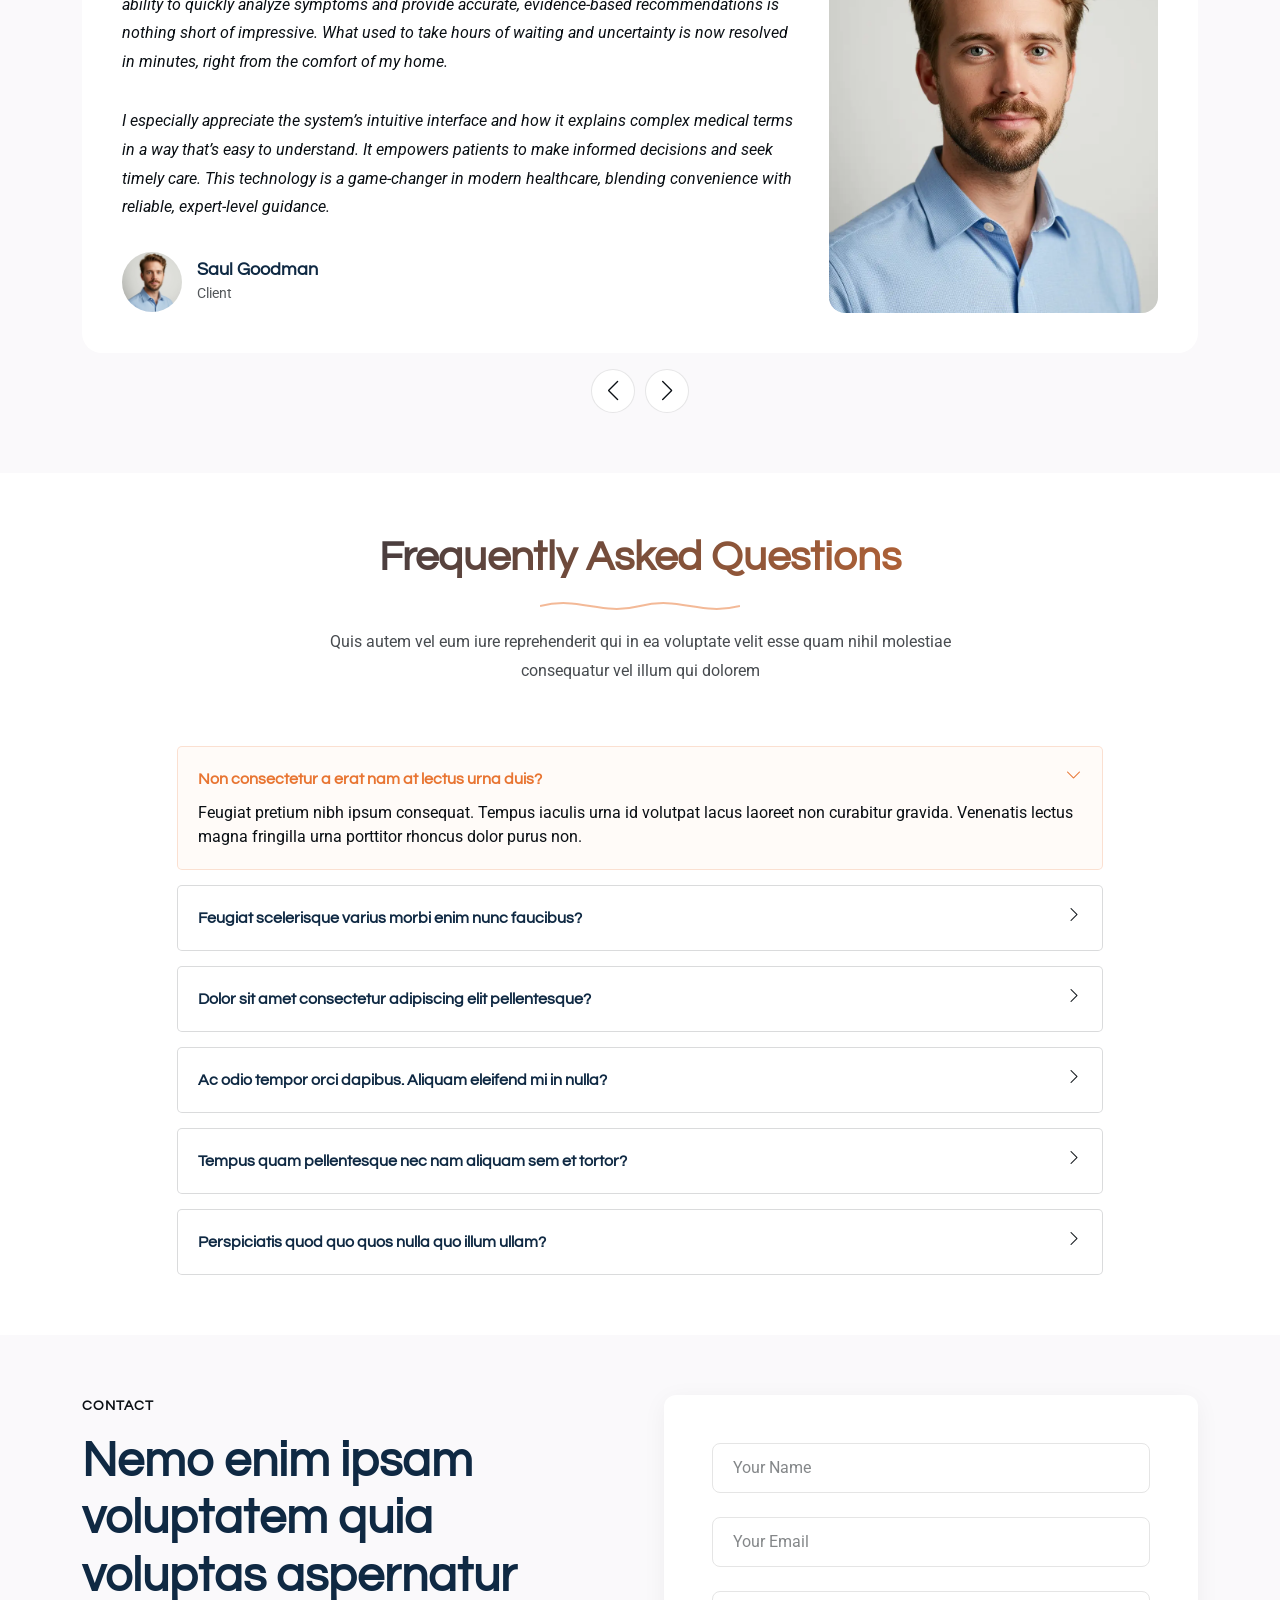
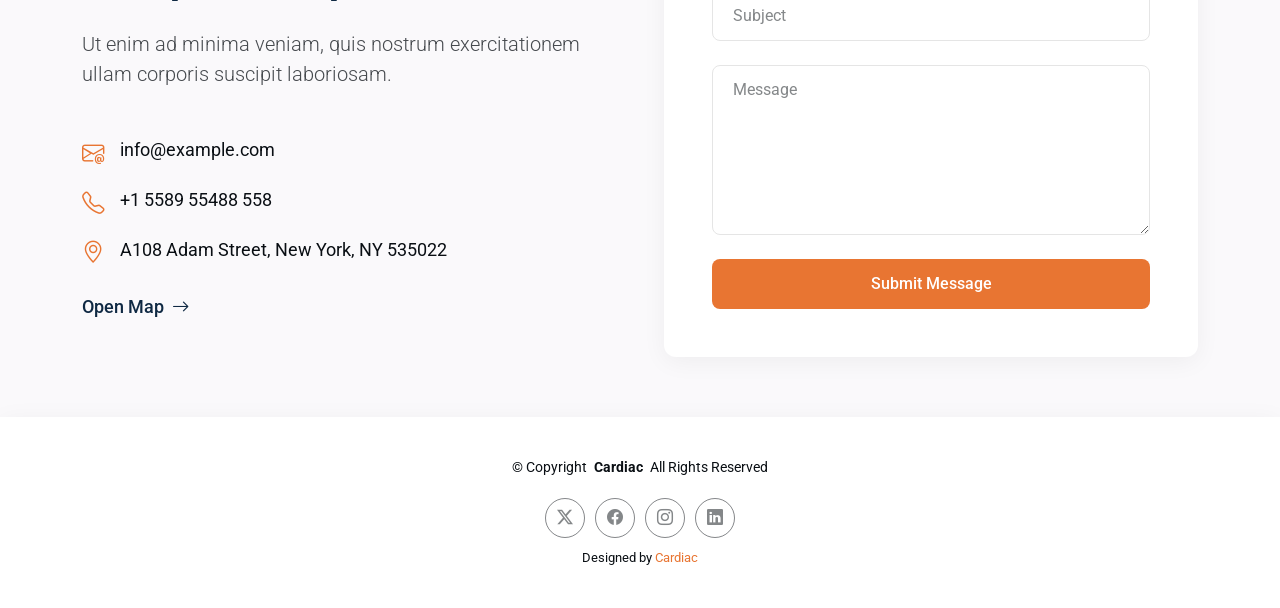
==== commit 9ab861b7: "Update index.html" ====
--- a/index.html
+++ b/index.html
@@ -402,13 +402,13 @@
                 <div class="row">
                   <div class="col-lg-8">
                     <h2>
-                      Labore nostrum eos impedit
+                      Very prompt and relevant responses
                     </h2>
                     <p>
-                      Fugiat enim eram quae cillum dolore dolor amet nulla culpa multos export minim fugiat minim velit minim dolor enim duis veniam ipsum anim magna sunt elit fore quem dolore labore illum veniam.
-                    </p>
-                    <p>
-                      Itaque ut explicabo vero occaecati est quam rerum sed. Numquam tempora aut aut quaerat quia illum. Nobis quia autem odit ipsam numquam. Doloribus sit sint corporis eius totam fuga. Hic nostrum suscipit corrupti nam expedita adipisci aut optio.
+                      The AI-based medical consultant system has truly transformed the way I approach healthcare. Its quick, accurate assessments and 24/7 availability have made getting medical advice more convenient than ever. I was impressed by how well it understood my symptoms and provided personalized recommendations that matched what I later confirmed with a doctor.
+                    </p>
+                    <p>
+                      What sets this system apart is its ability to combine medical knowledge with real-time data, offering insights that are both intelligent and reassuring. It feels like having a knowledgeable companion at your side, guiding you through every step. I highly recommend it for anyone seeking reliable medical support.
                     </p>
                     <div class="profile d-flex align-items-center">
                       <img src="assets/img/person/person-m-9.webp" class="profile-img" alt="">
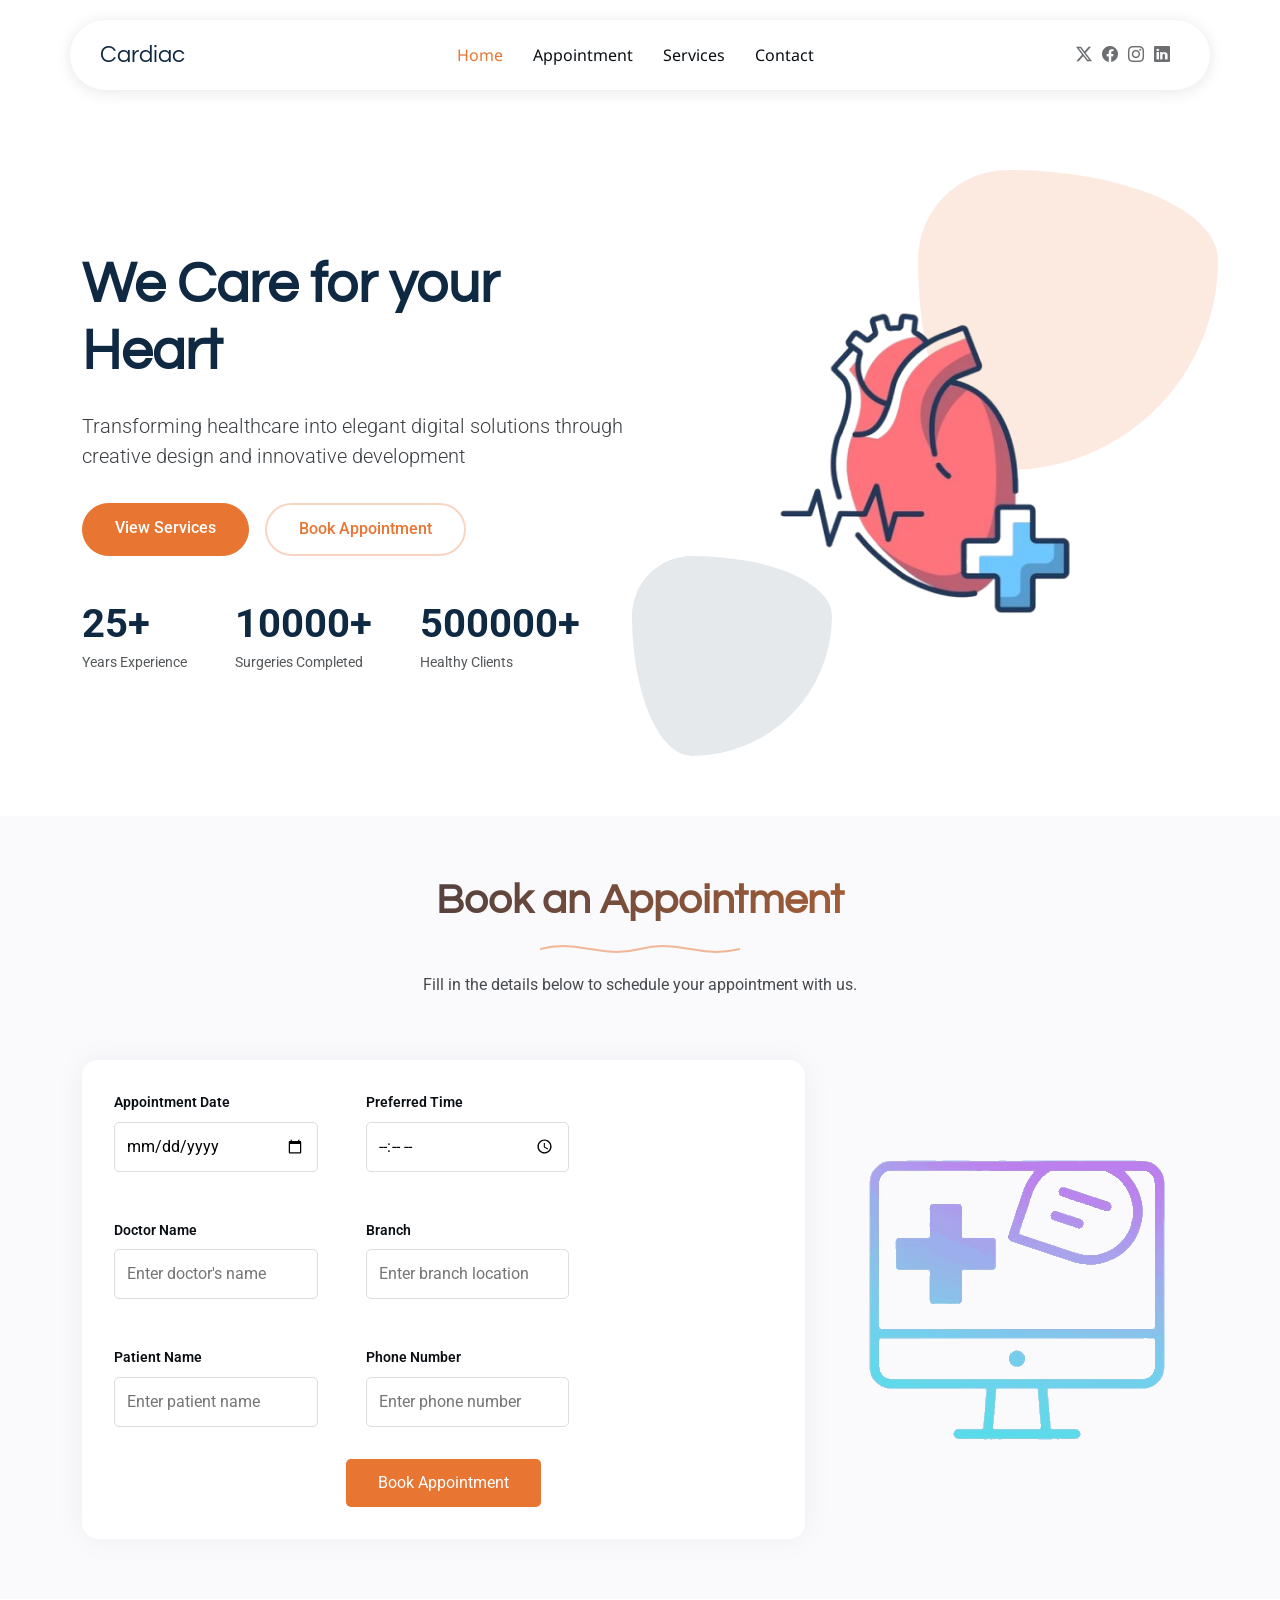
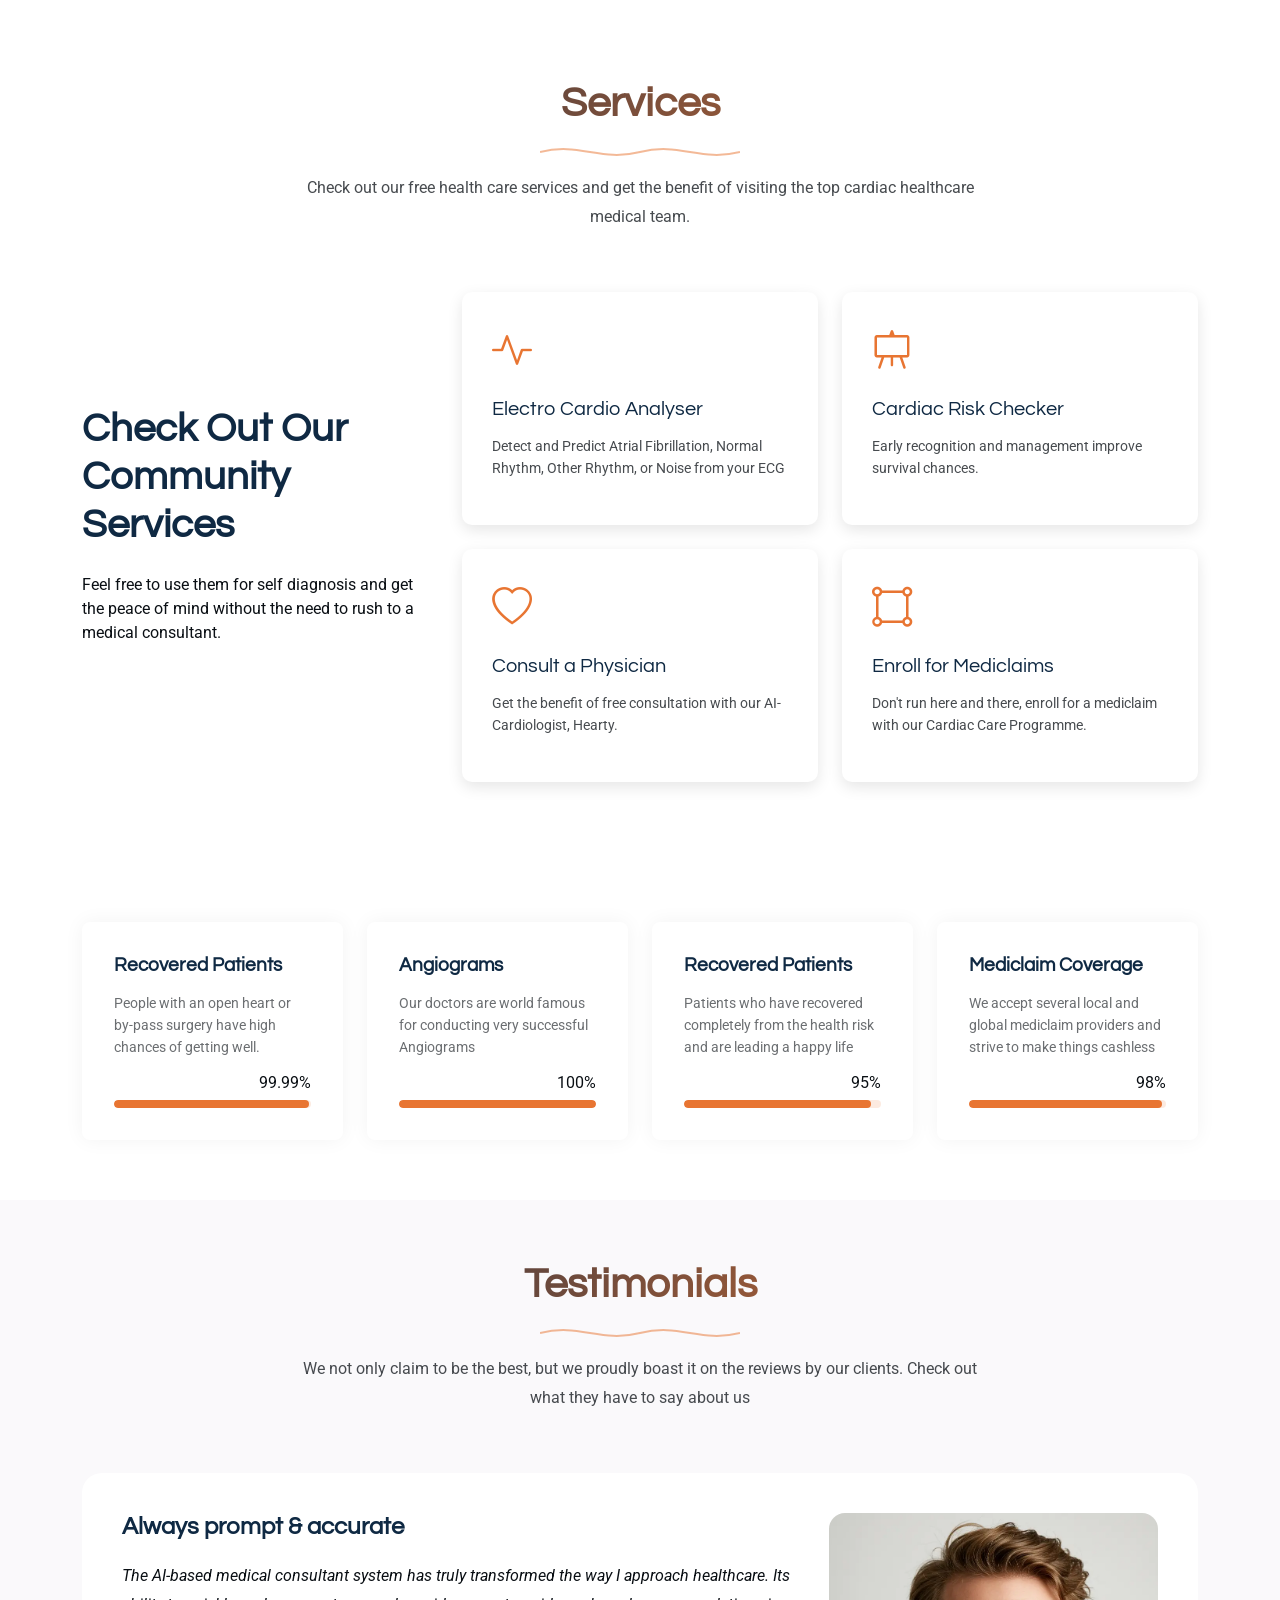
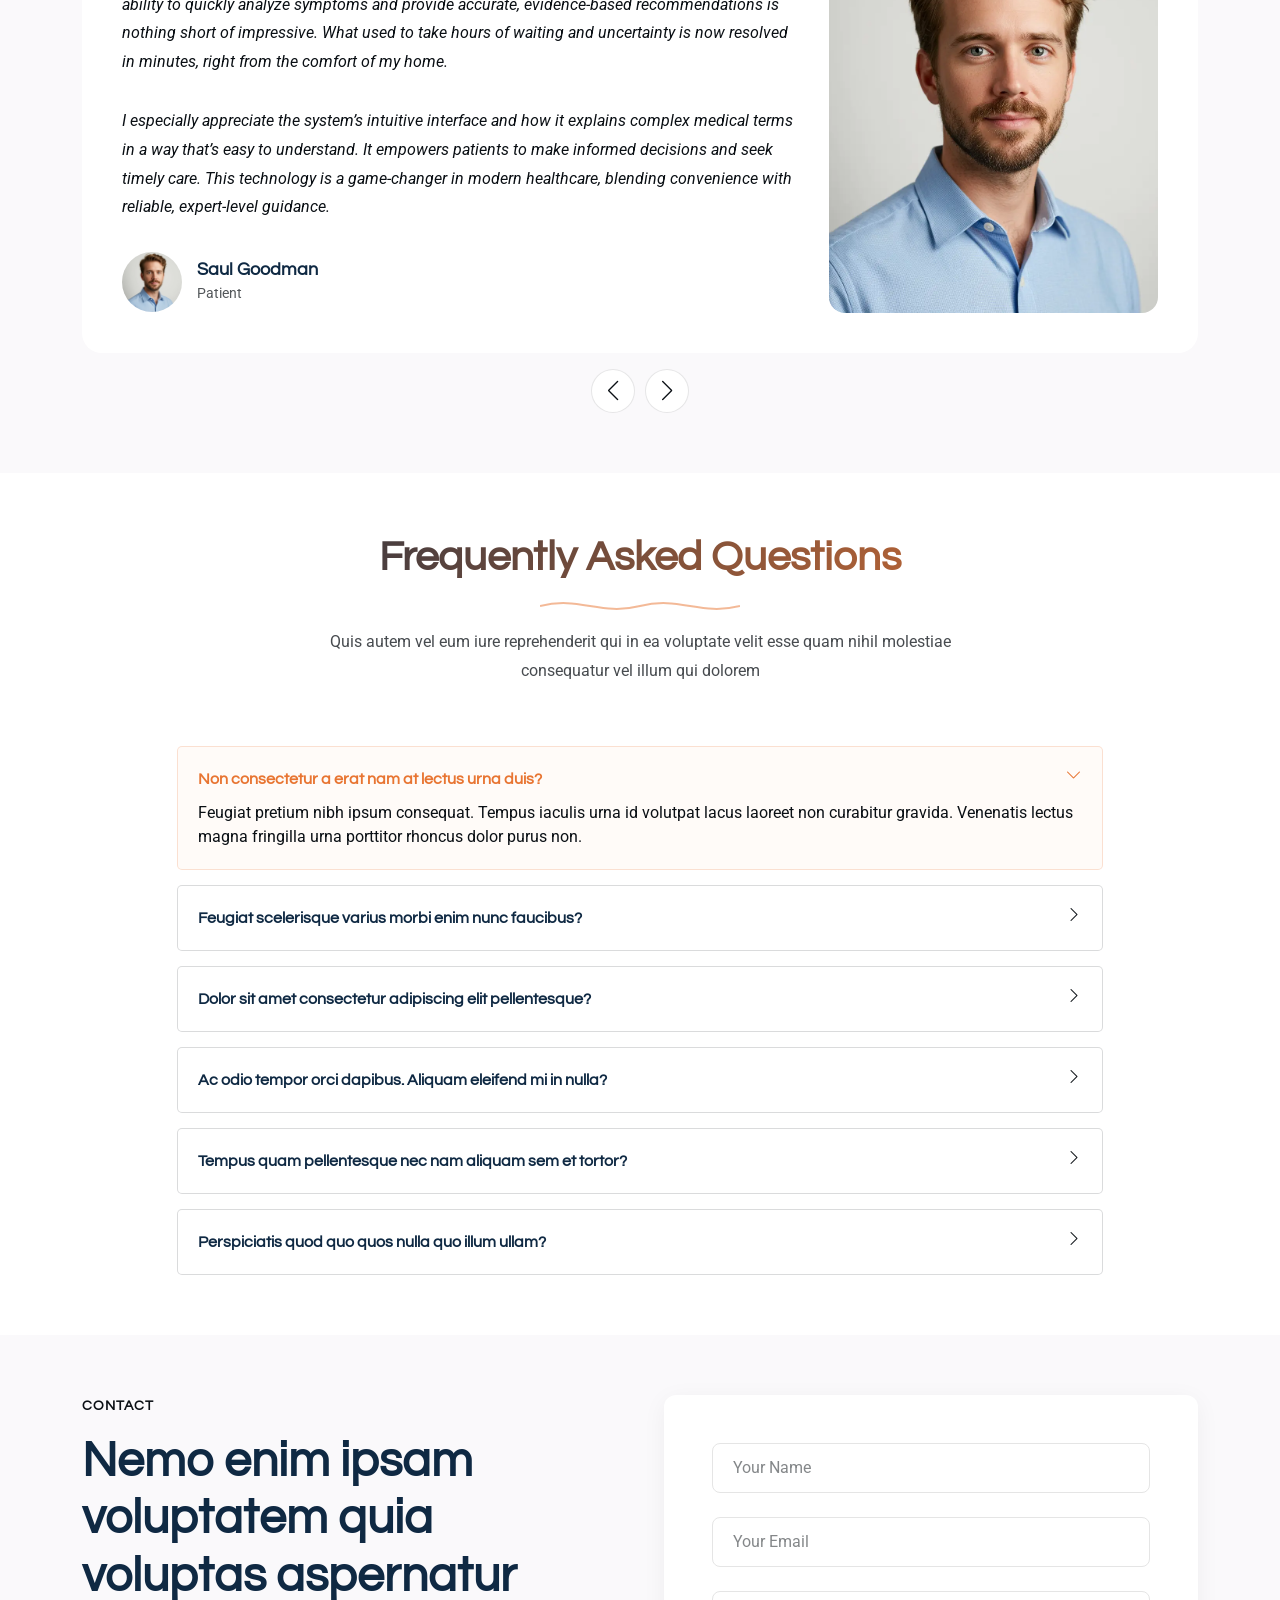
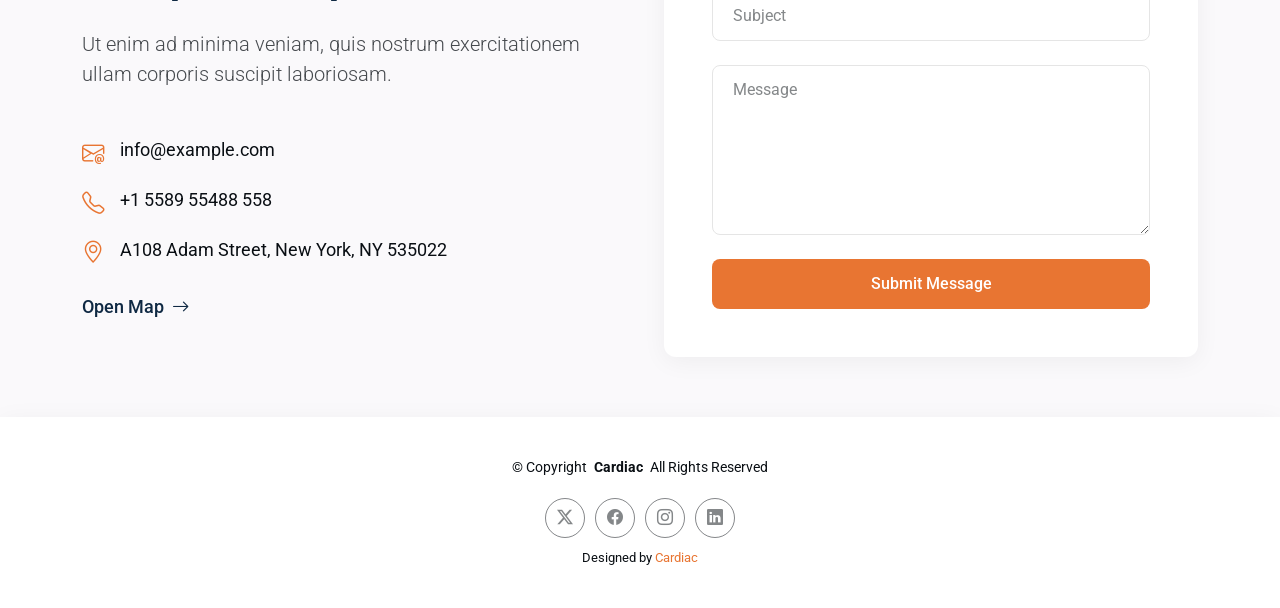
==== commit 983c2dbf: "Update index.html" ====
--- a/index.html
+++ b/index.html
@@ -356,7 +356,7 @@
                       <img src="assets/img/person/person-m-7.webp" class="profile-img" alt="">
                       <div class="profile-info">
                         <h3>Saul Goodman</h3>
-                        <span>Client</span>
+                        <span>Patient</span>
                       </div>
                     </div>
                   </div>
@@ -384,7 +384,7 @@
                       <img src="assets/img/person/person-f-8.webp" class="profile-img" alt="">
                       <div class="profile-info">
                         <h3>Sara Wilsson</h3>
-                        <span>Designer</span>
+                        <span>Patient</span>
                       </div>
                     </div>
                   </div>
@@ -414,7 +414,7 @@
                       <img src="assets/img/person/person-m-9.webp" class="profile-img" alt="">
                       <div class="profile-info">
                         <h3>Matt Brandon</h3>
-                        <span>Freelancer</span>
+                        <span>Patient</span>
                       </div>
                     </div>
                   </div>
@@ -431,18 +431,18 @@
               <div class="testimonial-item">
                 <div class="row">
                   <div class="col-lg-8">
-                    <h2>Impedit dolor facilis nulla</h2>
-                    <p>
-                      Enim nisi quem export duis labore cillum quae magna enim sint quorum nulla quem veniam duis minim tempor labore quem eram duis noster aute amet eram fore quis sint minim.
-                    </p>
-                    <p>
-                      Omnis aspernatur accusantium qui delectus praesentium repellendus. Facilis sint odio aspernatur voluptas commodi qui qui qui pariatur. Corrupti deleniti itaque quaerat ipsum deleniti culpa tempora tempore. Et consequatur exercitationem hic aspernatur nobis est voluptatibus architecto laborum.
+                    <h2>Absolutely useful and worthy of use</h2>
+                    <p>
+                      Its intuitive interface and rapid response time make it incredibly easy to use, even during emergencies. I was amazed at how accurately it assessed my symptoms and provided detailed, reliable insights, helping me make informed decisions without the usual stress of waiting for appointments.
+                    </p>
+                    <p>
+                      What truly sets this system apart is its ability to learn and adapt. With each interaction, it becomes more personalized, offering tailored advice and even reminders for follow-ups. It’s like having a virtual doctor available 24/7—efficient, trustworthy, and incredibly supportive.
                     </p>
                     <div class="profile d-flex align-items-center">
                       <img src="assets/img/person/person-f-10.webp" class="profile-img" alt="">
                       <div class="profile-info">
                         <h3>Jena Karlis</h3>
-                        <span>Store Owner</span>
+                        <span>Patient</span>
                       </div>
                     </div>
                   </div>
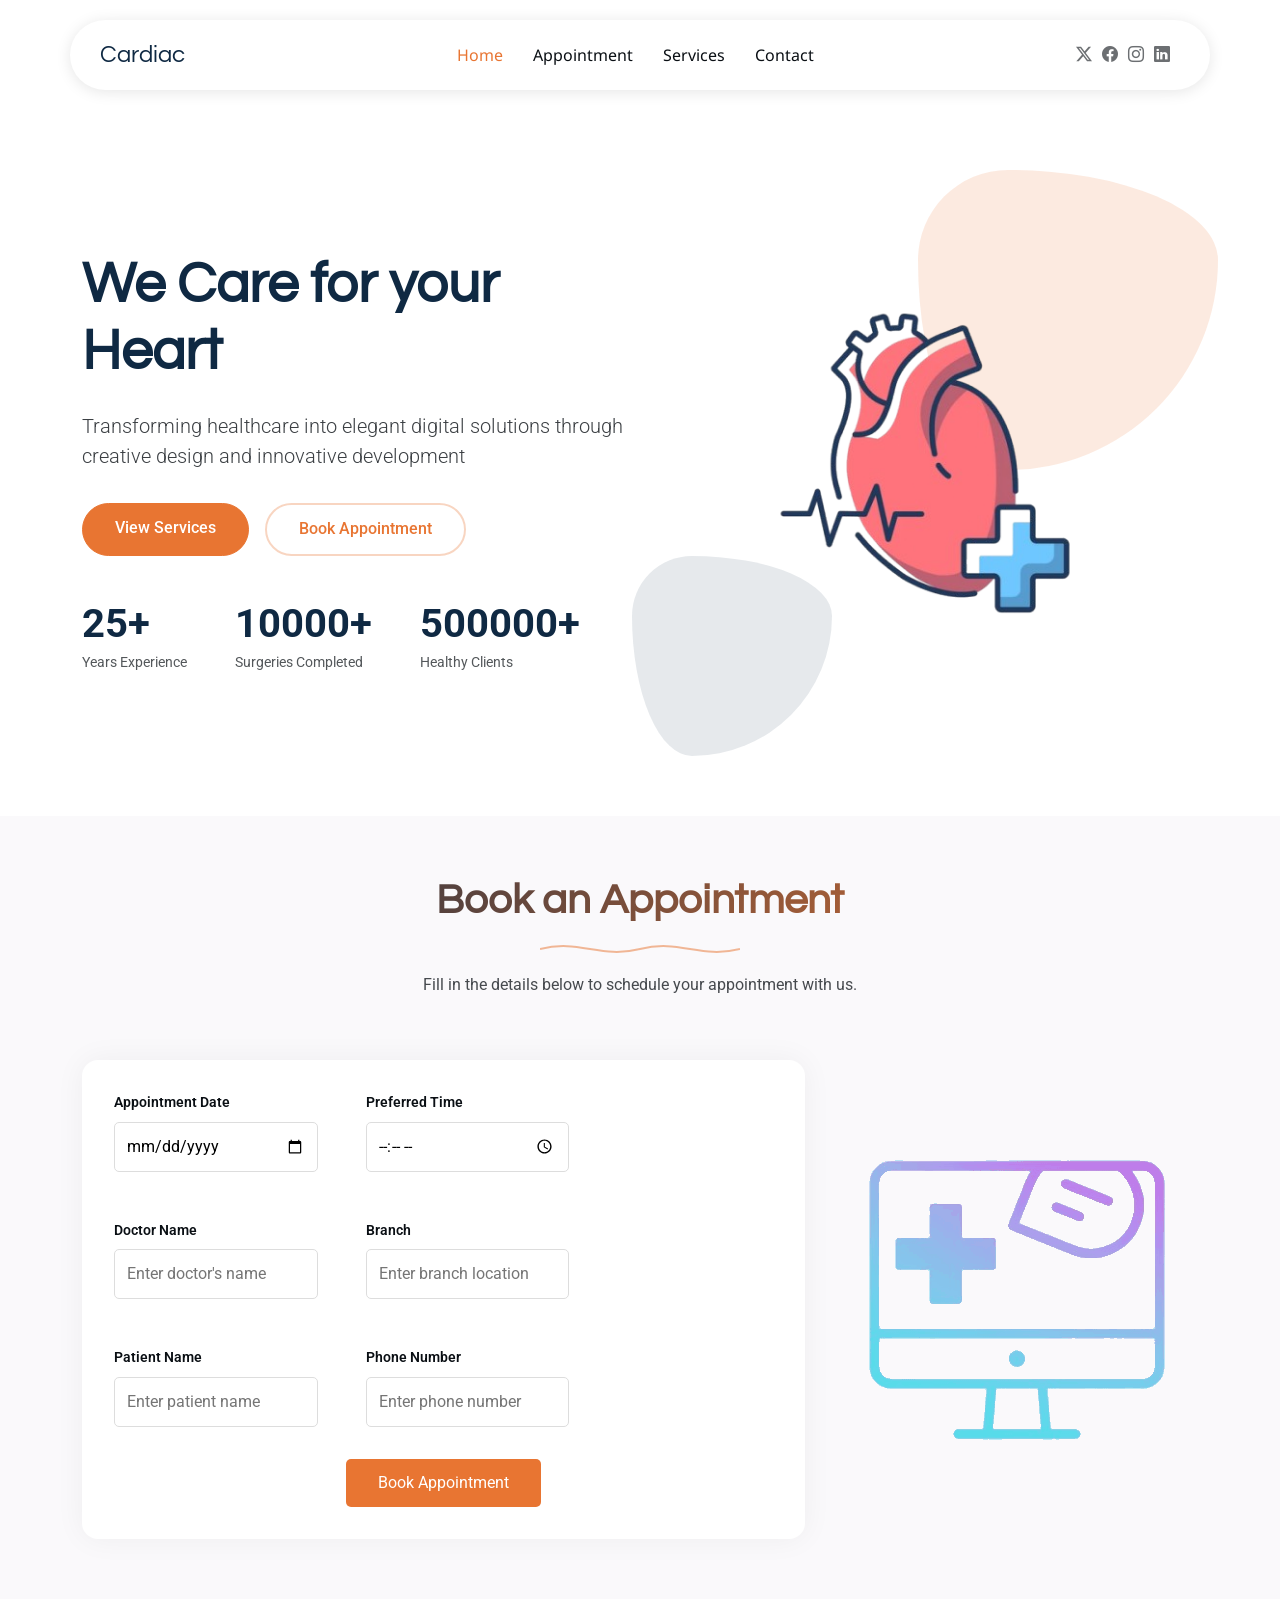
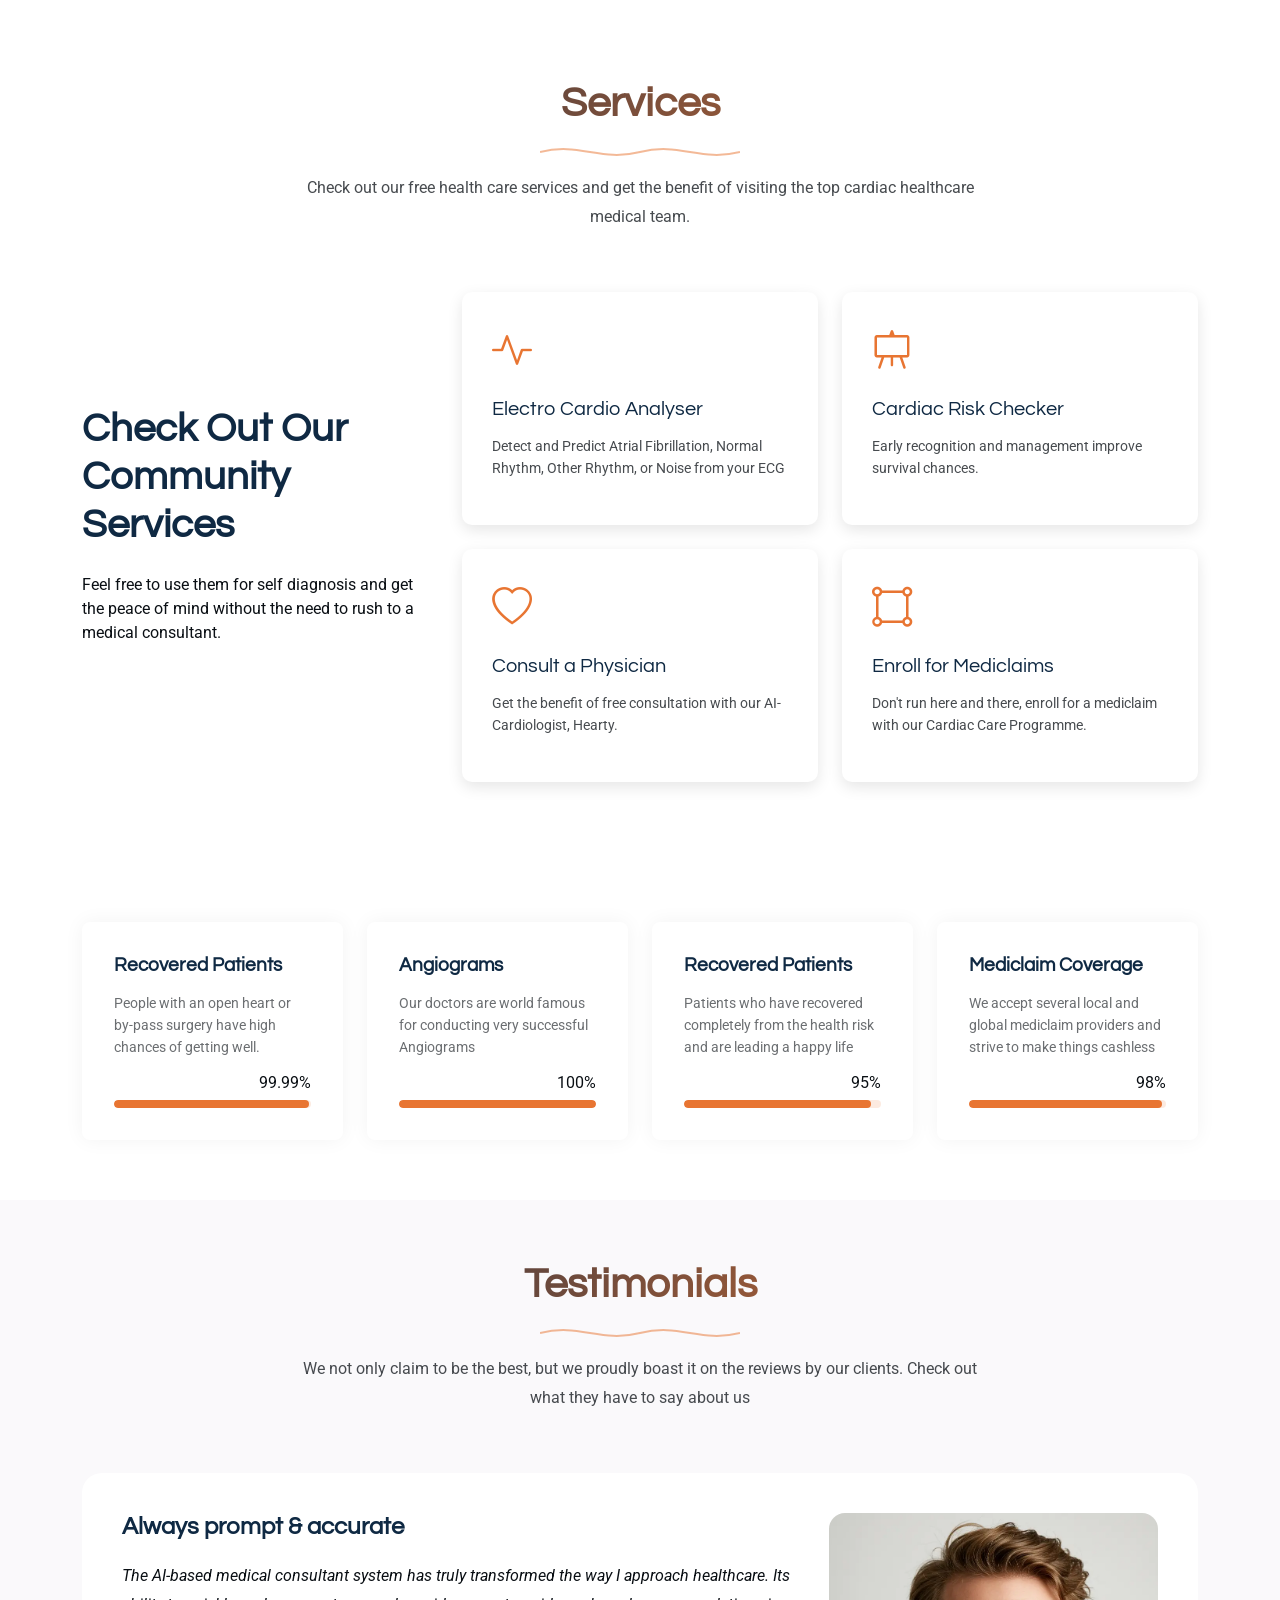
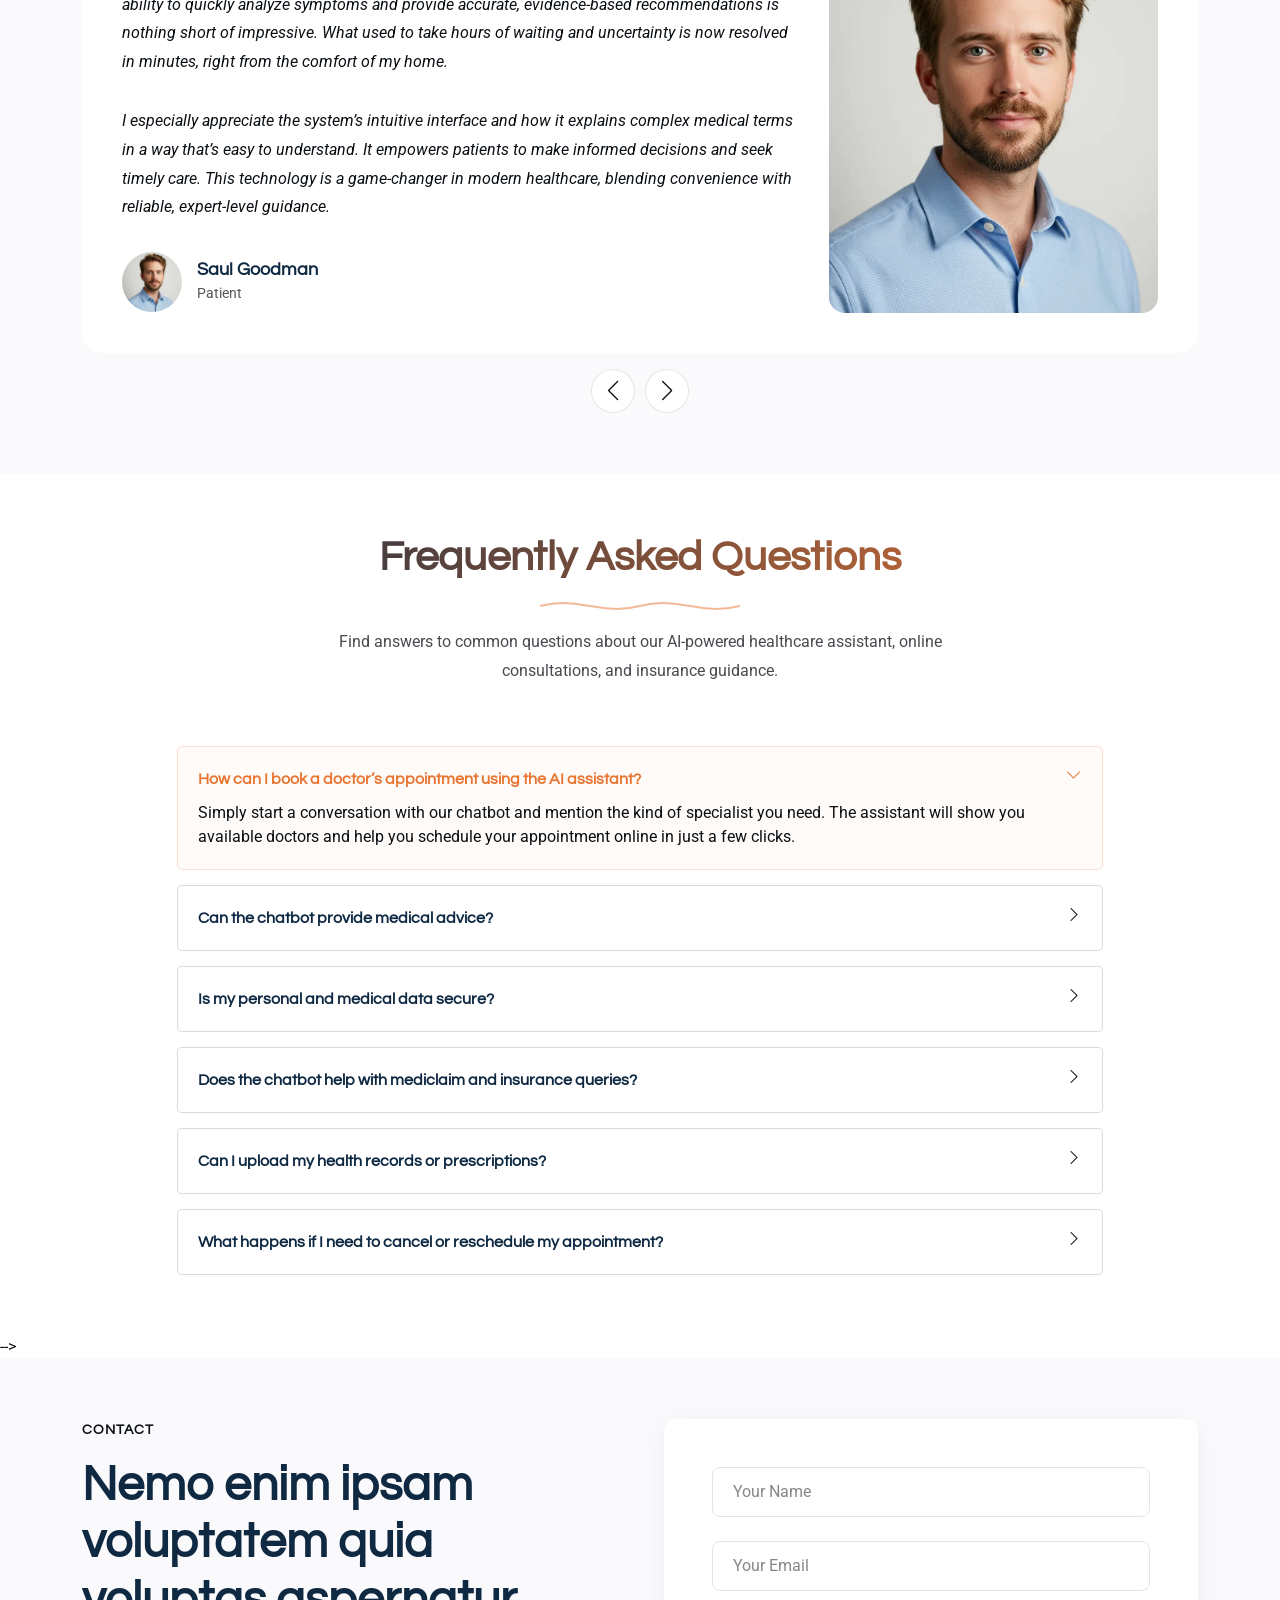
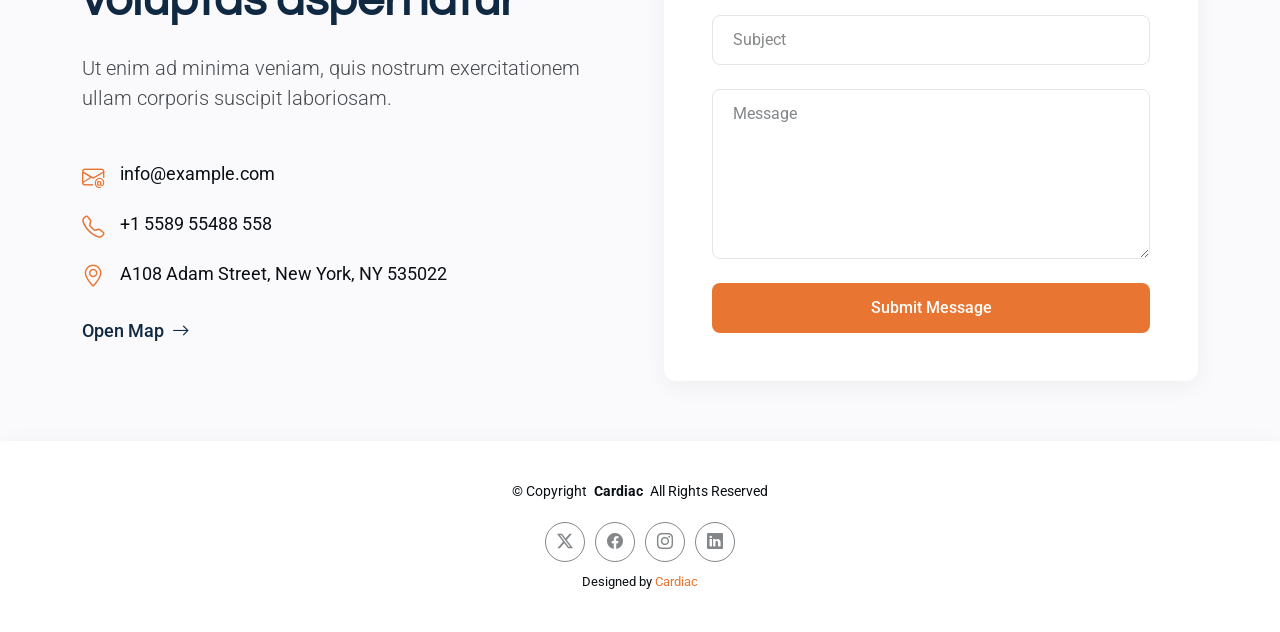
==== commit d14de90f: "Update index.html" ====
--- a/index.html
+++ b/index.html
@@ -469,11 +469,89 @@
     </section><!-- /Testimonials Section -->
 
     
-
-    <!-- Faq Section -->
+<section id="faq" class="faq section">
+
+  <!-- Section Title -->
+  <div class="container section-title" data-aos="fade-up">
+    <h2>Frequently Asked Questions</h2>
+    <div class="title-shape">
+      <svg viewBox="0 0 200 20" xmlns="http://www.w3.org/2000/svg">
+        <path d="M 0,10 C 40,0 60,20 100,10 C 140,0 160,20 200,10" fill="none" stroke="currentColor" stroke-width="2"></path>
+      </svg>
+    </div>
+    <p>Find answers to common questions about our AI-powered healthcare assistant, online consultations, and insurance guidance.</p>
+  </div><!-- End Section Title -->
+
+  <div class="container">
+
+    <div class="row justify-content-center">
+
+      <div class="col-lg-10" data-aos="fade-up" data-aos-delay="100">
+
+        <div class="faq-container">
+
+          <div class="faq-item faq-active">
+            <h3>How can I book a doctor’s appointment using the AI assistant?</h3>
+            <div class="faq-content">
+              <p>Simply start a conversation with our chatbot and mention the kind of specialist you need. The assistant will show you available doctors and help you schedule your appointment online in just a few clicks.</p>
+            </div>
+            <i class="faq-toggle bi bi-chevron-right"></i>
+          </div><!-- End Faq item-->
+
+          <div class="faq-item">
+            <h3>Can the chatbot provide medical advice?</h3>
+            <div class="faq-content">
+              <p>Our AI assistant can provide general health guidance, suggest possible conditions based on symptoms, and recommend next steps. However, it is not a substitute for professional medical advice, diagnosis, or treatment.</p>
+            </div>
+            <i class="faq-toggle bi bi-chevron-right"></i>
+          </div><!-- End Faq item-->
+
+          <div class="faq-item">
+            <h3>Is my personal and medical data secure?</h3>
+            <div class="faq-content">
+              <p>Yes, we prioritize your privacy and follow strict data security standards. Your personal health information is encrypted and handled in compliance with healthcare data regulations.</p>
+            </div>
+            <i class="faq-toggle bi bi-chevron-right"></i>
+          </div><!-- End Faq item-->
+
+          <div class="faq-item">
+            <h3>Does the chatbot help with mediclaim and insurance queries?</h3>
+            <div class="faq-content">
+              <p>Absolutely. The assistant can guide you on how to file a mediclaim, explain insurance policies, and connect you with your insurance provider’s support if needed.</p>
+            </div>
+            <i class="faq-toggle bi bi-chevron-right"></i>
+          </div><!-- End Faq item-->
+
+          <div class="faq-item">
+            <h3>Can I upload my health records or prescriptions?</h3>
+            <div class="faq-content">
+              <p>Yes, you can securely upload your documents during the consultation or for future reference. The assistant will store them in your profile for easy access during follow-ups.</p>
+            </div>
+            <i class="faq-toggle bi bi-chevron-right"></i>
+          </div><!-- End Faq item-->
+
+          <div class="faq-item">
+            <h3>What happens if I need to cancel or reschedule my appointment?</h3>
+            <div class="faq-content">
+              <p>The chatbot can help you manage your appointments at any time. Just let it know, and it will walk you through cancellation or rescheduling without any hassle.</p>
+            </div>
+            <i class="faq-toggle bi bi-chevron-right"></i>
+          </div><!-- End Faq item-->
+
+        </div>
+
+      </div><!-- End Faq Column-->
+
+    </div>
+
+  </div>
+
+</section><!-- /Faq Section -->
+
+<!--  
     <section id="faq" class="faq section">
 
-      <!-- Section Title -->
+     
       <div class="container section-title" data-aos="fade-up">
         <h2>Frequently Asked Questions</h2>
         <div class="title-shape">
@@ -482,7 +560,7 @@
           </svg>
         </div>
         <p>Quis autem vel eum iure reprehenderit qui in ea voluptate velit esse quam nihil molestiae consequatur vel illum qui dolorem</p>
-      </div><!-- End Section Title -->
+      </div>
 
       <div class="container">
 
@@ -498,7 +576,7 @@
                   <p>Feugiat pretium nibh ipsum consequat. Tempus iaculis urna id volutpat lacus laoreet non curabitur gravida. Venenatis lectus magna fringilla urna porttitor rhoncus dolor purus non.</p>
                 </div>
                 <i class="faq-toggle bi bi-chevron-right"></i>
-              </div><!-- End Faq item-->
+              </div>
 
               <div class="faq-item">
                 <h3>Feugiat scelerisque varius morbi enim nunc faucibus?</h3>
@@ -506,7 +584,7 @@
                   <p>Dolor sit amet consectetur adipiscing elit pellentesque habitant morbi. Id interdum velit laoreet id donec ultrices. Fringilla phasellus faucibus scelerisque eleifend donec pretium. Est pellentesque elit ullamcorper dignissim. Mauris ultrices eros in cursus turpis massa tincidunt dui.</p>
                 </div>
                 <i class="faq-toggle bi bi-chevron-right"></i>
-              </div><!-- End Faq item-->
+              </div>
 
               <div class="faq-item">
                 <h3>Dolor sit amet consectetur adipiscing elit pellentesque?</h3>
@@ -514,7 +592,7 @@
                   <p>Eleifend mi in nulla posuere sollicitudin aliquam ultrices sagittis orci. Faucibus pulvinar elementum integer enim. Sem nulla pharetra diam sit amet nisl suscipit. Rutrum tellus pellentesque eu tincidunt. Lectus urna duis convallis convallis tellus. Urna molestie at elementum eu facilisis sed odio morbi quis</p>
                 </div>
                 <i class="faq-toggle bi bi-chevron-right"></i>
-              </div><!-- End Faq item-->
+              </div>
 
               <div class="faq-item">
                 <h3>Ac odio tempor orci dapibus. Aliquam eleifend mi in nulla?</h3>
@@ -522,7 +600,7 @@
                   <p>Dolor sit amet consectetur adipiscing elit pellentesque habitant morbi. Id interdum velit laoreet id donec ultrices. Fringilla phasellus faucibus scelerisque eleifend donec pretium. Est pellentesque elit ullamcorper dignissim. Mauris ultrices eros in cursus turpis massa tincidunt dui.</p>
                 </div>
                 <i class="faq-toggle bi bi-chevron-right"></i>
-              </div><!-- End Faq item-->
+              </div>
 
               <div class="faq-item">
                 <h3>Tempus quam pellentesque nec nam aliquam sem et tortor?</h3>
@@ -530,7 +608,7 @@
                   <p>Molestie a iaculis at erat pellentesque adipiscing commodo. Dignissim suspendisse in est ante in. Nunc vel risus commodo viverra maecenas accumsan. Sit amet nisl suscipit adipiscing bibendum est. Purus gravida quis blandit turpis cursus in</p>
                 </div>
                 <i class="faq-toggle bi bi-chevron-right"></i>
-              </div><!-- End Faq item-->
+              </div>
 
               <div class="faq-item">
                 <h3>Perspiciatis quod quo quos nulla quo illum ullam?</h3>
@@ -538,17 +616,17 @@
                   <p>Enim ea facilis quaerat voluptas quidem et dolorem. Quis et consequatur non sed in suscipit sequi. Distinctio ipsam dolore et.</p>
                 </div>
                 <i class="faq-toggle bi bi-chevron-right"></i>
-              </div><!-- End Faq item-->
-
-            </div>
-
-          </div><!-- End Faq Column-->
-
-        </div>
-
-      </div>
-
-    </section><!-- /Faq Section -->
+              </div>
+
+            </div>
+
+          </div>-->
+
+        </div>
+
+      </div>
+
+    </section> -->
 
     <!-- Contact Section -->
     <section id="contact" class="contact section light-background">
